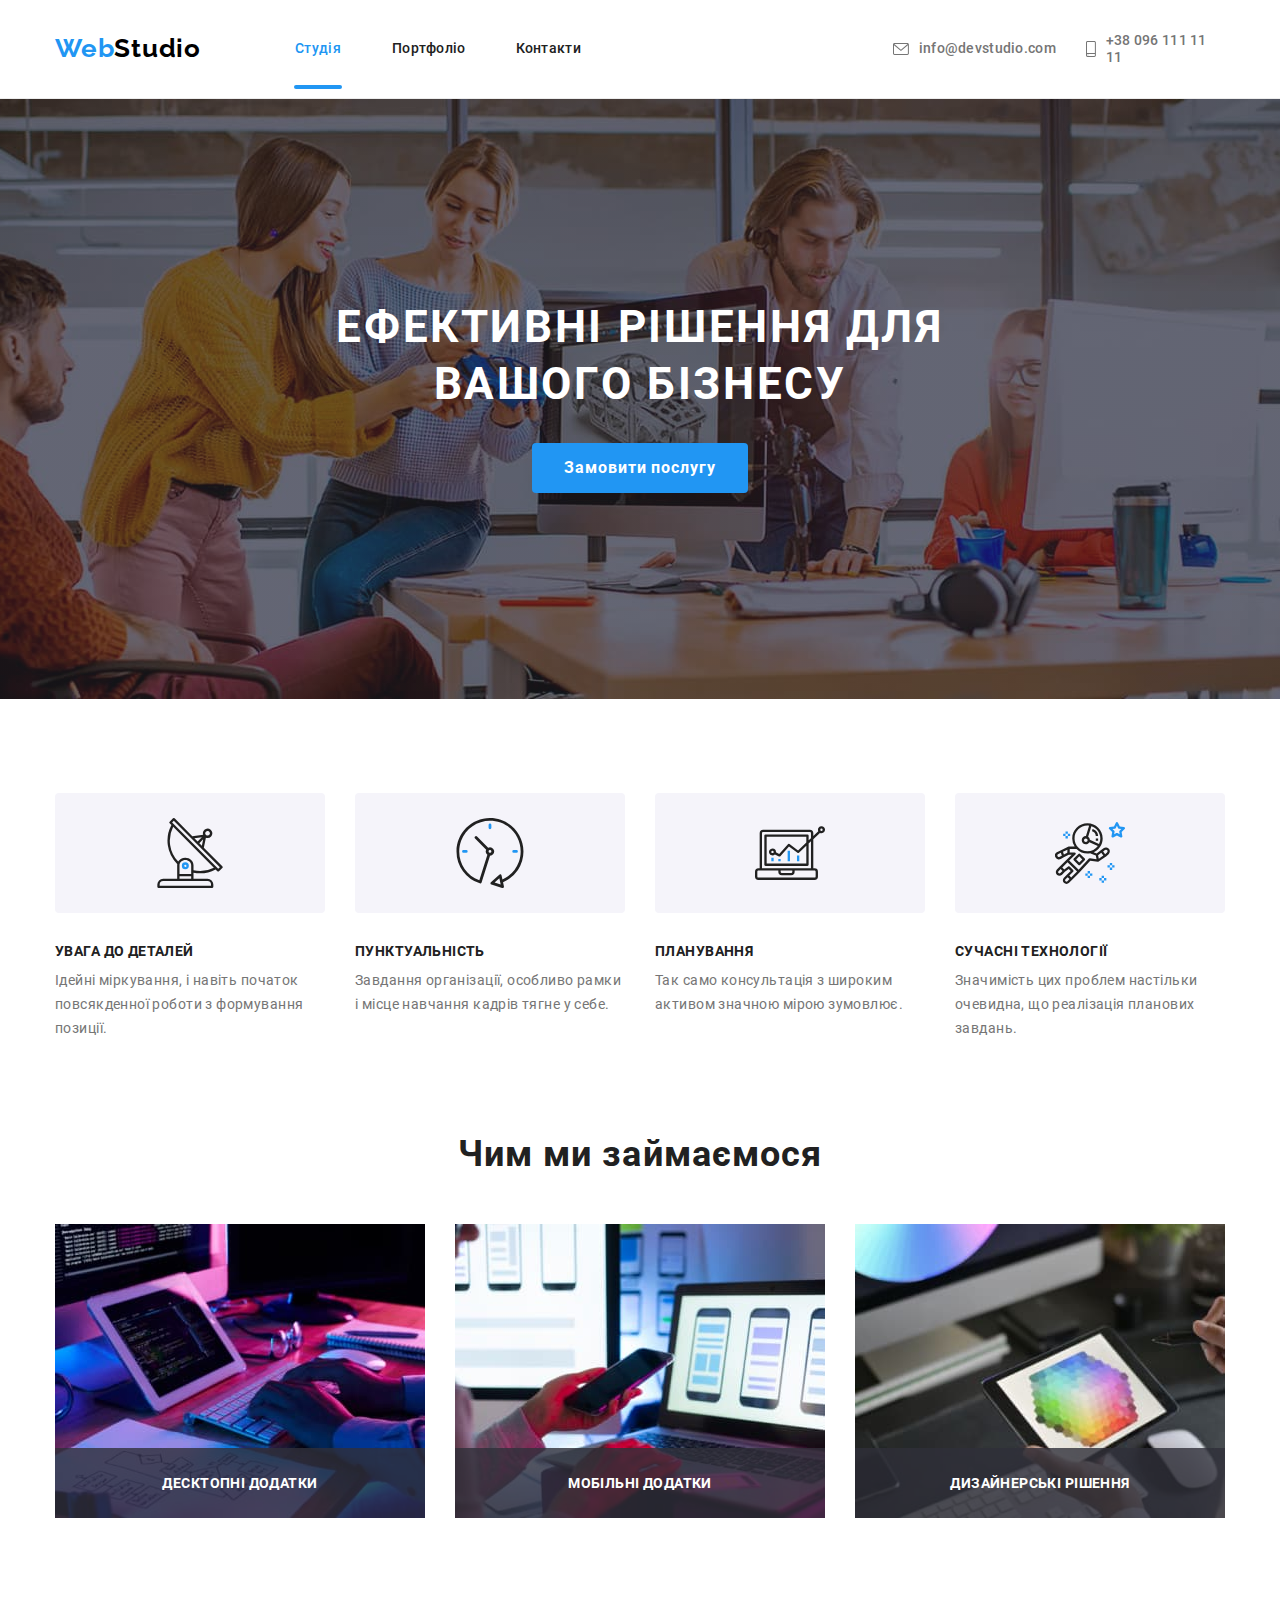
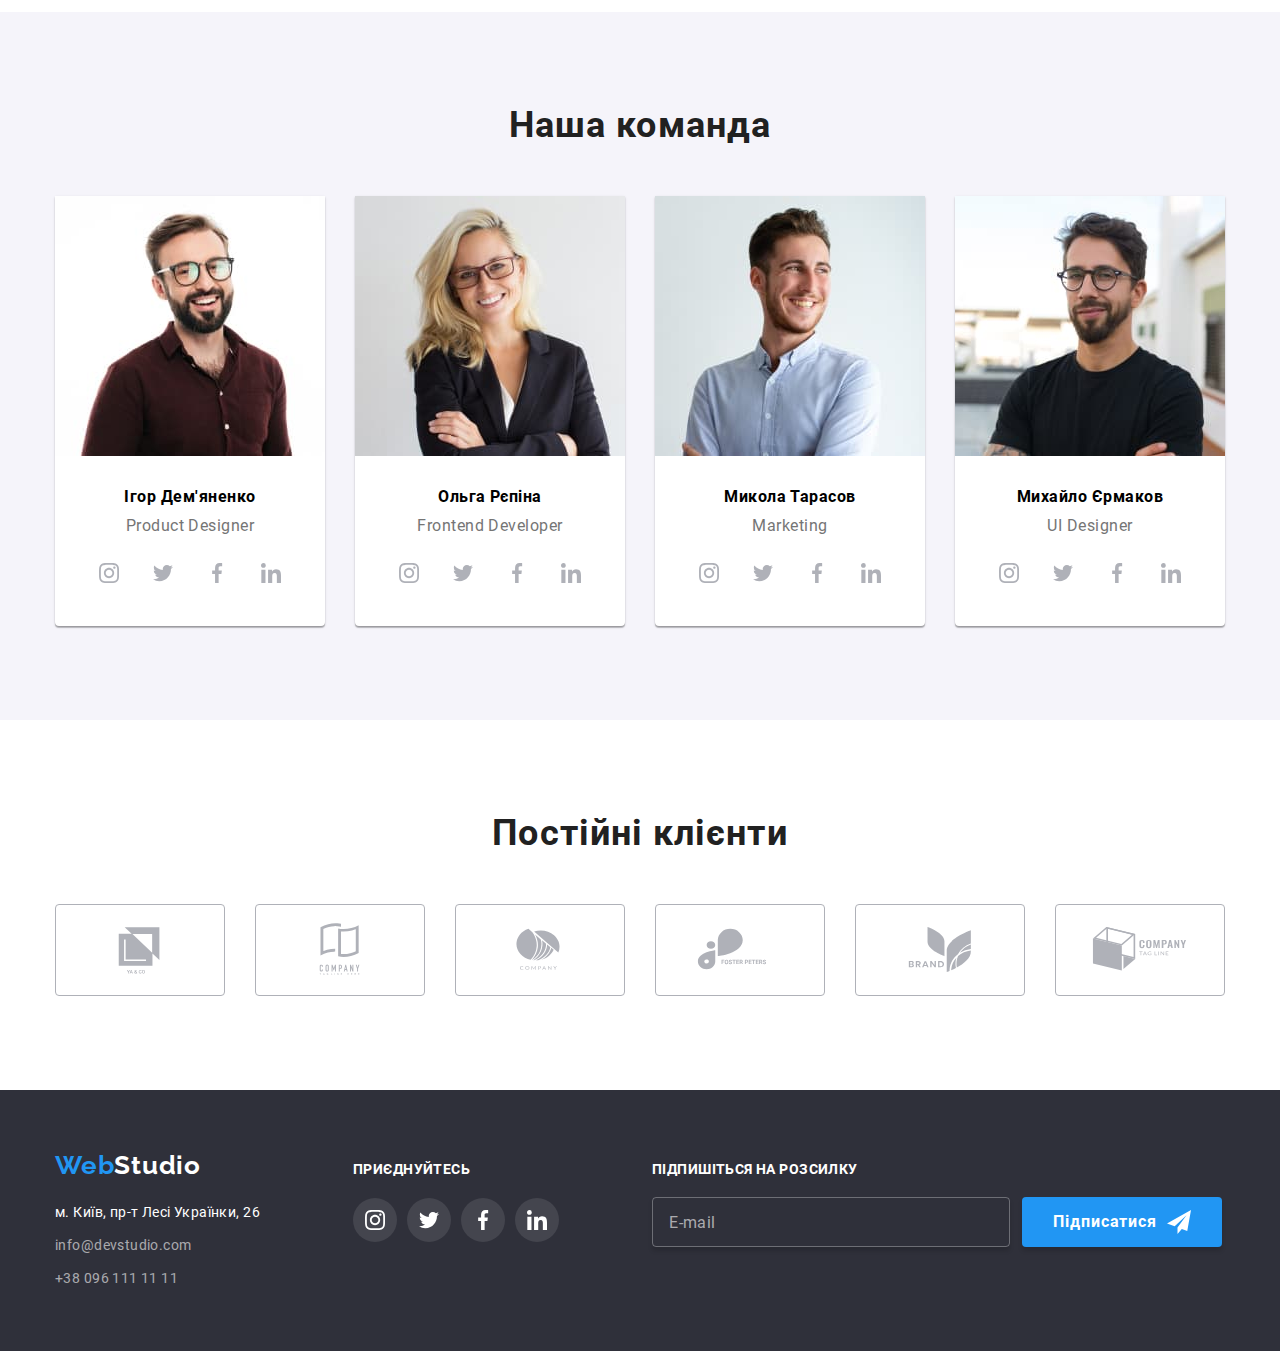
==== index.html @ 252f8ba3 "Create goit-markup-hw-08" ====
<!DOCTYPE html>
<html lang="uk">
  <head>
    <meta charset="UTF-8" />
    <meta http-equiv="X-UA-Compatible" content="IE=edge" />
    <meta name="viewport" content="width=device-width, initial-scale=1.0" />
    <title>Document</title>
    <link rel="stylesheet" href="./css/main.min.css" />
  </head>
  <body>
    <header class="header">
      <div class="container">
        <div class="header__container">
          <nav class="navigation">
            <a href="#" class="logo header__logo">Web<span class="header__logo--black">Studio</span></a>
            <ul class="navigation__list">
              <li class="navigation__item">
                <a class="navigation__link navigation__link--current navigation__studio" href="#">Студія</a>
              </li>
              <li><a class="navigation__link" href="./portfolio.html">Портфоліо</a></li>
              <li><a class="navigation__link" href="#">Контакти</a></li>
            </ul>
          </nav>
          <ul class="contacts">
            <li class="contacts__item">
              <a class="contacts__link" href="mailto:info@devstudio.com">
                <svg class="contacts__icon" width="16" height="12">
                  <use href="./images/icons.svg#icon-envelope-1"></use>
                </svg>
                info@devstudio.com</a
              >
            </li>
            <li class="contacts__item">
              <a class="contacts__link" href="tel:+380961111111">
                <svg class="contacts__icon" width="10" height="16">
                  <use href="./images/icons.svg#icon-smartphone"></use>
                </svg>
                +38 096 111 11 11</a
              >
            </li>
          </ul>
        </div>
      </div>
    </header>
    <main>
      <section class="hero hero__overlay">
        <div class="container">
          <div class="hero__container">
            <h1 class="hero__title">Ефективні рішення для вашого бізнесу</h1>
            <button type="button" class="hero__button" data-modal-open>Замовити послугу</button>
          </div>
        </div>
      </section>
      <section class="section">
        <div class="container">
          <h2 class="visually-hidden">Наші переваги</h2>
          <ul class="benefits">
            <li class="benefits__item">
              <div class="benefits__wrapper">
                <svg width="70" height="70">
                  <use href="./images/icons.svg#icon-antenna"></use>
                </svg>
              </div>
              <h3 class="benefits__title">Увага до деталей</h3>
              <p class="benefits__text">
                Ідейні міркування, і навіть початок повсякденної роботи з формування позиції.
              </p>
            </li>
            <li class="benefits__item">
              <div class="benefits__wrapper">
                <svg width="70" height="70">
                  <use href="./images/icons.svg#icon-clock"></use>
                </svg>
              </div>
              <h3 class="benefits__title">Пунктуальність</h3>
              <p class="benefits__text">
                Завдання організації, особливо рамки і місце навчання кадрів тягне у себе.
              </p>
            </li>
            <li class="benefits__item">
              <div class="benefits__wrapper">
                <svg width="70" height="70">
                  <use href="./images/icons.svg#icon-diagram"></use>
                </svg>
              </div>
              <h3 class="benefits__title">Планування</h3>
              <p class="benefits__text">
                Так само консультація з широким активом значною мірою зумовлює.
              </p>
            </li>
            <li class="benefits__item">
              <div class="benefits__wrapper">
                <svg width="70" height="70">
                  <use href="./images/icons.svg#icon-astronaut"></use>
                </svg>
              </div>
              <h3 class="benefits__title">Сучасні технології</h3>
              <p class="benefits__text">
                Значимість цих проблем настільки очевидна, що реалізація планових завдань.
              </p>
            </li>
          </ul>
        </div>
      </section>
      <section class="product">
        <div class="container">
          <h2 class="section__title">Чим ми займаємося</h2>
          <ul class="product__list">
            <li class="product__item">
              <img
                src="./images/img1.jpg"
                alt="Руки людини лежать на клавіатурі,перед людиною ввімкнений планшет та комп'ютер."
                width="370"
              />
              <div class="product__wrapper">
                <p class="product__text">Десктопні додатки</p>
              </div>
            </li>
            <li class="product__item">
              <img
                src="./images/img2.jpg"
                alt="Людина працює за комп'ютером, в лівій руці тримає смартфон."
                width="370"
              />
              <div class="product__wrapper">
                <p class="product__text">Мобільні додатки</p>
              </div>
            </li>
            <li class="product__item">
              <img src="./images/img3.jpg" alt="Людина тримає в руках планшет." width="370" />
              <div class="product__wrapper">
                <p class="product__text">Дизайнерські рішення</p>
              </div>
            </li>
          </ul>
        </div>
      </section>
      <section class="team section">
        <div class="container">
          <h2 class="section__title">Наша команда</h2>
          <ul class="team__list">
            <li class="team__item">
              <img
                src="./images/portrait1.jpg"
                alt="Усміхнений бородатий чоловік брюнет в окулярах та коричневій сорочці."
                width="270"
              />
              <div class="member">
                <h3 class="member__title">Ігор Дем'яненко</h3>
                <p lang="en" class="member__text">Product Designer</p>
                <ul class="member__list">
                  <li class="member__item">
                    <a href="#" class="member__link"
                      ><svg class="member__icon" width="20" height="20">
                        <use href="./images/icons.svg#icon-instagram"></use>
                      </svg>
                    </a>
                  </li>
                  <li class="member__item">
                    <a href="#" class="member__link">
                      <svg class="member__icon" width="20" height="20">
                        <use href="./images/icons.svg#icon-twitter"></use>
                      </svg>
                    </a>
                  </li>
                  <li class="member__item">
                    <a href="#" class="member__link">
                      <svg class="member__icon" width="20" height="20">
                        <use href="./images/icons.svg#icon-facebook"></use>
                      </svg>
                    </a>
                  </li>
                  <li class="member__item">
                    <a href="#" class="member__link">
                      <svg class="member__icon" width="20" height="20">
                        <use href="./images/icons.svg#icon-linkedin"></use>
                      </svg>
                    </a>
                  </li>
                </ul>
              </div>
            </li>
            <li class="team__item">
              <img
                src="./images/portrait2.jpg"
                alt="Усміхнена жінка блондинка в окулярах та чорному піджаку."
                width="270"
              />
              <div class="member">
                <h3 class="member__title">Ольга Рєпіна</h3>
                <p lang="en" class="member__text">Frontend Developer</p>
                <ul class="member__list">
                  <li class="member__item">
                    <a href="#" class="member__link"
                      ><svg class="member__icon" width="20" height="20">
                        <use href="./images/icons.svg#icon-instagram"></use>
                      </svg>
                    </a>
                  </li>
                  <li class="member__item">
                    <a href="#" class="member__link">
                      <svg class="member__icon" width="20" height="20">
                        <use href="./images/icons.svg#icon-twitter"></use>
                      </svg>
                    </a>
                  </li>
                  <li class="member__item">
                    <a href="#" class="member__link">
                      <svg class="member__icon" width="20" height="20">
                        <use href="./images/icons.svg#icon-facebook"></use>
                      </svg>
                    </a>
                  </li>
                  <li class="member__item">
                    <a href="#" class="member__link">
                      <svg class="member__icon" width="20" height="20">
                        <use href="./images/icons.svg#icon-linkedin"></use>
                      </svg>
                    </a>
                  </li>
                </ul>
              </div>
            </li>
            <li class="team__item">
              <img
                src="./images/portrait3.jpg"
                alt="Усміхнений чоловік шатен у блакитній сорочці."
                width="270"
              />
              <div class="member">
                <h3 class="member__title">Микола Тарасов</h3>
                <p lang="en" class="member__text">Marketing</p>
                <ul class="member__list">
                  <li class="member__item">
                    <a href="#" class="member__link"
                      ><svg class="member__icon" width="20" height="20">
                        <use href="./images/icons.svg#icon-instagram"></use>
                      </svg>
                    </a>
                  </li>
                  <li class="member__item">
                    <a href="#" class="member__link">
                      <svg class="member__icon" width="20" height="20">
                        <use href="./images/icons.svg#icon-twitter"></use>
                      </svg>
                    </a>
                  </li>
                  <li class="member__item">
                    <a href="#" class="member__link">
                      <svg class="member__icon" width="20" height="20">
                        <use href="./images/icons.svg#icon-facebook"></use>
                      </svg>
                    </a>
                  </li>
                  <li class="member__item">
                    <a href="#" class="member__link">
                      <svg class="member__icon" width="20" height="20">
                        <use href="./images/icons.svg#icon-linkedin"></use>
                      </svg>
                    </a>
                  </li>
                </ul>
              </div>
            </li>
            <li class="team__item">
              <img
                src="./images/portrait4.jpg"
                alt="Усміхнений бородатий чоловік брюнет в окулярах та чорній футболці."
                width="270"
              />
              <div class="member">
                <h3 class="member__title">Михайло Єрмаков</h3>
                <p lang="en" class="member__text">UI Designer</p>
                <ul class="member__list">
                  <li class="member__item">
                    <a href="#" class="member__link"
                      ><svg class="member__icon" width="20" height="20">
                        <use href="./images/icons.svg#icon-instagram"></use>
                      </svg>
                    </a>
                  </li>
                  <li class="member__item">
                    <a href="#" class="member__link">
                      <svg class="member__icon" width="20" height="20">
                        <use href="./images/icons.svg#icon-twitter"></use>
                      </svg>
                    </a>
                  </li>
                  <li class="member__item">
                    <a href="#" class="member__link">
                      <svg class="member__icon" width="20" height="20">
                        <use href="./images/icons.svg#icon-facebook"></use>
                      </svg>
                    </a>
                  </li>
                  <li class="member__item">
                    <a href="#" class="member__link">
                      <svg class="member__icon" width="20" height="20">
                        <use href="./images/icons.svg#icon-linkedin"></use>
                      </svg>
                    </a>
                  </li>
                </ul>
              </div>
            </li>
          </ul>
        </div>
      </section>
      <section class="section">
        <div class="container">
          <h2 class="section__title">Постійні клієнти</h2>
          <ul class="clients">
            <li class="clients__item">
              <a href="#" class="clients__link">
                <svg class="clients__icon" width="106" height="60">
                  <use href="./images/icons.svg#icon-Logo1"></use>
                </svg>
              </a>
            </li>
            <li class="clients__item">
              <a href="#" class="clients__link">
                <svg class="clients__icon" width="106" height="60">
                  <use href="./images/icons.svg#icon-Logo2"></use>
                </svg>
              </a>
            </li>
            <li class="clients__item">
              <a href="#" class="clients__link">
                <svg class="clients__icon" width="106" height="60">
                  <use href="./images/icons.svg#icon-Logo-3"></use>
                </svg>
              </a>
            </li>
            <li class="clients__item">
              <a href="#" class="clients__link">
                <svg class="clients__icon" width="106" height="60">
                  <use href="./images/icons.svg#icon-Logo4"></use>
                </svg>
              </a>
            </li>
            <li class="clients__item">
              <a href="#" class="clients__link">
                <svg class="clients__icon" width="106" height="60">
                  <use href="./images/icons.svg#icon-Logo5"></use>
                </svg>
              </a>
            </li>
            <li class="clients__item">
              <a href="#" class="clients__link">
                <svg class="clients__icon" width="106" height="60">
                  <use href="./images/icons.svg#icon-Logo6"></use>
                </svg>
              </a>
            </li>
          </ul>
        </div>
      </section>
    </main>
    <footer class="footer">
      <div class="container">
        <div class="footer__container">
          <div>
            <a href="#" class="logo footer__logo">Web<span class="footer__logo--white">Studio</span></a>
            <address>
              <ul class=" footer-contacts">
                <li class="footer-contacts__item">
                  <a
                    class="footer-contacts__link"
                    href="https://goo.gl/maps/CPtrU1FHBa2aNyZL9"
                    target="_blank"
                    rel="noopener noreferrer nofollow"
                    >м. Київ, пр-т Лесі Українки, 26</a
                  >
                </li>
                <li class="footer-contacts__item">
                  <a class="footer-contacts__link footer-contacts__link--grey" href="mailto:info@devstudio.com"
                    >info@devstudio.com</a
                  >
                </li>
                <li class="footer-contacts__item">
                  <a class="footer-contacts__link footer-contacts__link--grey" href="tel:+380961111111"
                    >+38 096 111 11 11</a
                  >
                </li>
              </ul>
            </address>
          </div>
          <div class="footer-socials">
            <p class="footer-socials__text">Приєднуйтесь</p>
            <ul class="footer-socials__list">
              <li class="footer-socials__item">
                <a href="#" class="footer-socials__link"
                  ><svg class="footer-socials__icon" width="20" height="20">
                    <use href="./images/icons.svg#icon-instagram"></use>
                  </svg>
                </a>
              </li>
              <li class="footer-socials__item">
                <a href="#" class="footer-socials__link"
                  ><svg class="footer-socials__icon" width="20" height="20">
                    <use href="./images/icons.svg#icon-twitter"></use>
                  </svg>
                </a>
              </li>
              <li class="footer-socials__item">
                <a href="#" class="footer-socials__link"
                  ><svg class="footer-socials__icon" width="20" height="20">
                    <use href="./images/icons.svg#icon-facebook"></use>
                  </svg>
                </a>
              </li>
              <li class="footer-socials__item">
                <a href="#" class="footer-socials__link"
                  ><svg class="footer-socials__icon" width="20" height="20">
                    <use href="./images/icons.svg#icon-linkedin"></use>
                  </svg>
                </a>
              </li>
            </ul>
          </div>
          <form name="subscribe-form" class="subscribe">
            <p class="subscribe__title">Підпишіться на розсилку</p>
            <div class="subscribe__wrapper">
              <input
                class="subscribe__input"
                type="email"
                name="email"
                id="email"
                placeholder="E-mail"
              />
              <button class="subscribe__button" type="submit">
                Підписатися<svg class="subscribe__icon" width="24" height="24">
                  <use href="./images/icons.svg#icon-icon-send"></use>
                </svg>
              </button>
            </div>
          </form>
        </div>
      </div>
    </footer>
    <div class="backdrop is-hidden" data-modal>
      <div class="modal">
        <button type="button" class="modal__button" data-modal-close>
          <svg class="modal__icon" width="18" height="18">
            <use href="./images/icons.svg#icon-close-black"></use>
          </svg>
        </button>
        <p class="modal__title">Залиште свої дані, ми вам передзвонимо</p>
        <form class="data-form" name="data-form">
          <label class="data-form__label" for="name">Ім'я</label>
          <div class="data-form__wrapper">
            <input class="data-form__input" type="text" name="name" id="name" />
            <svg class="data-form__icon" width="18" height="18">
              <use href="./images/icons.svg#icon-person-black"></use>
            </svg>
          </div>
          <label class="data-form__label" for="tel">Телефон</label>
          <div class="data-form__wrapper">
            <input class="data-form__input" type="tel" name="tel" id="tel" />
            <svg class="data-form__icon" width="18" height="18">
              <use href="./images/icons.svg#icon-phone-black"></use>
            </svg>
          </div>
          <label class="data-form__label" for="user_email">Пошта</label>
          <div class="data-form__wrapper">
            <input class="data-form__input" type="email" name="email" id="user_email" />
            <svg class="data-form__icon" width="18" height="18">
              <use href="./images/icons.svg#icon-email-black"></use>
            </svg>
          </div>
          <label class="data-form__label" for="comment">Коментар</label>
          <textarea
            class="data-form__comment"
            name="comment"
            id="comment"
            placeholder="Введіть текст"
          ></textarea>
          <label class="checkbox__label">
            <input class="visually-hidden checkbox__input" type="checkbox" name="agreement" />
            <div class="checkbox__wrapper">
              <svg class="checkbox__icon" width="16" height="15">
                <use href="./images/icons.svg#icon-check"></use>
              </svg>
            </div>
            <p class="checkbox__text">
              Погоджуюся з розсилкою та приймаю <a href="#" class="checkbox__link">Умови договору</a>
            </p>
          </label>
          <button class="data-form__button" type="submit">Відправити</button>
        </form>
      </div>
    </div>
    <script src="./js/modal.js"></script>
  </body>
</html>
---- css/main.min.css ----
/*! modern-normalize v1.1.0 | MIT License | https://github.com/sindresorhus/modern-normalize */*,::before,::after{-webkit-box-sizing:border-box;box-sizing:border-box}html{line-height:1.15;-webkit-text-size-adjust:100%;-moz-tab-size:4;-o-tab-size:4;tab-size:4}body{margin:0;font-family:system-ui,-apple-system,"Segoe UI",Roboto,Helvetica,Arial,sans-serif,"Apple Color Emoji","Segoe UI Emoji"}hr{height:0;color:inherit}abbr[title]{-webkit-text-decoration:underline dotted;text-decoration:underline dotted}b,strong{font-weight:bolder}code,kbd,samp,pre{font-family:ui-monospace,SFMono-Regular,Consolas,"Liberation Mono",Menlo,monospace;font-size:1em}small{font-size:80%}sub,sup{font-size:75%;line-height:0;position:relative;vertical-align:baseline}sub{bottom:-0.25em}sup{top:-0.5em}table{text-indent:0;border-color:inherit}button,input,optgroup,select,textarea{font-family:inherit;font-size:100%;line-height:1.15;margin:0}button,select{text-transform:none}button,[type=button],[type=reset],[type=submit]{-webkit-appearance:button;-moz-appearance:button;appearance:button}::-moz-focus-inner{border-style:none;padding:0}:-moz-focusring{outline:1px dotted ButtonText}:-moz-ui-invalid{box-shadow:none}legend{padding:0}progress{vertical-align:baseline}::-webkit-inner-spin-button,::-webkit-outer-spin-button{height:auto}[type=search]{-webkit-appearance:textfield;-moz-appearance:textfield;appearance:textfield;outline-offset:-2px}::-webkit-search-decoration{-webkit-appearance:none;appearance:none}::-webkit-file-upload-button{-webkit-appearance:button;appearance:button;font:inherit}summary{display:list-item}@font-face{font-family:"Roboto";font-style:normal;font-weight:400;src:url("../fonts/roboto-v30-latin_cyrillic-regular.eot");src:local(""),url("../fonts/roboto-v30-latin_cyrillic-regular.eot?#iefix") format("embedded-opentype"),url("../fonts/roboto-v30-latin_cyrillic-regular.woff2") format("woff2"),url("../fonts/roboto-v30-latin_cyrillic-regular.woff") format("woff"),url("../fonts/roboto-v30-latin_cyrillic-regular.ttf") format("truetype"),url("../fonts/roboto-v30-latin_cyrillic-regular.svg#Roboto") format("svg")}@font-face{font-family:"Roboto";font-style:normal;font-weight:500;src:url("../fonts/roboto-v30-latin_cyrillic-500.eot");src:local(""),url("../fonts/roboto-v30-latin_cyrillic-500.eot?#iefix") format("embedded-opentype"),url("../fonts/roboto-v30-latin_cyrillic-500.woff2") format("woff2"),url("../fonts/roboto-v30-latin_cyrillic-500.woff") format("woff"),url("../fonts/roboto-v30-latin_cyrillic-500.ttf") format("truetype"),url("../fonts/roboto-v30-latin_cyrillic-500.svg#Roboto") format("svg")}@font-face{font-family:"Roboto";font-style:normal;font-weight:700;src:url("../fonts/roboto-v30-latin_cyrillic-700.eot");src:local(""),url("../fonts/roboto-v30-latin_cyrillic-700.eot?#iefix") format("embedded-opentype"),url("../fonts/roboto-v30-latin_cyrillic-700.woff2") format("woff2"),url("../fonts/roboto-v30-latin_cyrillic-700.woff") format("woff"),url("../fonts/roboto-v30-latin_cyrillic-700.ttf") format("truetype"),url("../fonts/roboto-v30-latin_cyrillic-700.svg#Roboto") format("svg")}@font-face{font-family:"Roboto";font-style:normal;font-weight:900;src:url("../fonts/roboto-v30-latin_cyrillic-900.eot");src:local(""),url("../fonts/roboto-v30-latin_cyrillic-900.eot?#iefix") format("embedded-opentype"),url("../fonts/roboto-v30-latin_cyrillic-900.woff2") format("woff2"),url("../fonts/roboto-v30-latin_cyrillic-900.woff") format("woff"),url("../fonts/roboto-v30-latin_cyrillic-900.ttf") format("truetype"),url("../fonts/roboto-v30-latin_cyrillic-900.svg#Roboto") format("svg")}@font-face{font-family:"Raleway";font-style:normal;font-weight:700;src:url("../fonts/raleway-v28-latin_cyrillic-700.eot");src:local(""),url("../fonts/raleway-v28-latin_cyrillic-700.eot?#iefix") format("embedded-opentype"),url("../fonts/raleway-v28-latin_cyrillic-700.woff2") format("woff2"),url("../fonts/raleway-v28-latin_cyrillic-700.woff") format("woff"),url("../fonts/raleway-v28-latin_cyrillic-700.ttf") format("truetype"),url("../fonts/raleway-v28-latin_cyrillic-700.svg#Raleway") format("svg")}.member__list,.team__list,.project,.product__list,.navigation__list,.footer-socials__list,.footer-contacts,.filter,.contacts,.clients,.benefits{margin:0;padding:0;list-style:none}*,*::before,*::after{-webkit-box-sizing:border-box;box-sizing:border-box}body{font-family:"Roboto",sans-serif;background-color:#fff}h1,h2,h3,h4,h5,h6,li{margin:0;padding:0}img{display:block;max-width:100%;height:auto}.visually-hidden{position:absolute;white-space:nowrap;width:1px;height:1px;overflow:hidden;border:0;padding:0;clip:rect(0 0 0 0);-webkit-clip-path:inset(50%);clip-path:inset(50%);margin:-1px}.container{width:1200px;padding-left:15px;padding-right:15px;margin:0 auto}.section{padding:94px 0}.section__title{font-size:36px;line-height:1.1;letter-spacing:.03em;color:#212121;text-align:center;margin-bottom:50px}.benefits{display:-webkit-box;display:-ms-flexbox;display:flex;gap:30px}.benefits__item{width:270px}.benefits__wrapper{width:270px;height:120px;background-color:#f5f4fa;margin-bottom:30px;border-radius:4px;display:-webkit-box;display:-ms-flexbox;display:flex;-webkit-box-pack:center;-ms-flex-pack:center;justify-content:center;-webkit-box-align:center;-ms-flex-align:center;align-items:center}.benefits__title{font-size:14px;line-height:1.2;letter-spacing:.03em;text-align:left;text-transform:uppercase;color:#212121;margin-bottom:10px}.benefits__text{font-size:14px;line-height:1.7;text-align:left;letter-spacing:.03em;color:#757575;margin:0 auto}.clients{display:-webkit-box;display:-ms-flexbox;display:flex;-webkit-box-pack:center;-ms-flex-pack:center;justify-content:center;-webkit-box-align:center;-ms-flex-align:center;align-items:center;gap:30px}.clients__item{display:block;width:170px;height:92px}.clients__link{display:-webkit-box;display:-ms-flexbox;display:flex;width:100%;height:100%;-webkit-box-pack:center;-ms-flex-pack:center;justify-content:center;-webkit-box-align:center;-ms-flex-align:center;align-items:center;border:1px solid #afb1b8;border-radius:4px;background-color:#fff;color:#afb1b8;-webkit-transition-property:color;transition-property:color;-webkit-transition-duration:250ms;transition-duration:250ms;-webkit-transition-timing-function:cubic-bezier(0.4, 0, 0.2, 1);transition-timing-function:cubic-bezier(0.4, 0, 0.2, 1)}.clients__link:hover,.clients__link:focus{color:#2196f3;fill:#2196f3;border-color:#2196f3}.clients__icon{fill:currentColor;-webkit-transition-property:fill;transition-property:fill;-webkit-transition-duration:250ms;transition-duration:250ms;-webkit-transition-timing-function:cubic-bezier(0.4, 0, 0.2, 1);transition-timing-function:cubic-bezier(0.4, 0, 0.2, 1)}.contacts{display:-webkit-box;display:-ms-flexbox;display:flex;gap:30px}.contacts__item{display:-webkit-box;display:-ms-flexbox;display:flex;-webkit-box-align:center;-ms-flex-align:center;align-items:center;-webkit-box-pack:baseline;-ms-flex-pack:baseline;justify-content:baseline}.contacts__link{font-size:14px;font-weight:500;line-height:1.2;text-decoration:none;letter-spacing:.02em;color:#757575;display:-webkit-box;display:-ms-flexbox;display:flex;-webkit-box-align:center;-ms-flex-align:center;align-items:center;-webkit-box-pack:center;-ms-flex-pack:center;justify-content:center;padding:32px 0;-webkit-transition:color 250ms cubic-bezier(0.4, 0, 0.2, 1),fill 250ms cubic-bezier(0.4, 0, 0.2, 1);transition:color 250ms cubic-bezier(0.4, 0, 0.2, 1),fill 250ms cubic-bezier(0.4, 0, 0.2, 1)}.contacts__link:hover,.contacts__link:focus{color:#2196f3;fill:#2196f3}.contacts__icon{fill:currentColor;margin-right:10px;-webkit-transition:fill 250ms cubic-bezier(0.4, 0, 0.2, 1);transition:fill 250ms cubic-bezier(0.4, 0, 0.2, 1)}.data-form{display:block;width:100%;height:466px;margin:0}.data-form__label{display:block;margin-bottom:4px;color:#757575;cursor:pointer;font-size:12px;font-weight:400;line-height:1.171;letter-spacing:.01em}.data-form__input{display:block;padding:11px 12px 11px 42px;width:100%;height:40px;border:1px solid rgba(33,33,33,.2);border-radius:4px;cursor:pointer;outline:none;-webkit-transition:border-color 250ms cubic-bezier(0.4, 0, 0.2, 1);transition:border-color 250ms cubic-bezier(0.4, 0, 0.2, 1)}.data-form__input:hover,.data-form__input:focus{border-color:#2196f3}.data-form__wrapper{margin:0;margin-bottom:10px;position:relative;color:#000}.data-form__icon{position:absolute;left:12px;top:11px;fill:currentColor;-webkit-transition:fill 250ms cubic-bezier(0.4, 0, 0.2, 1);transition:fill 250ms cubic-bezier(0.4, 0, 0.2, 1)}.data-form__input:hover+.data-form__icon,.data-form__input:focus+.data-form__icon{fill:#2196f3}.data-form__comment{width:100%;height:120px;resize:none;border:1px solid rgba(33,33,33,.2);border-radius:4px;margin-bottom:20px;padding:16px 12px;cursor:pointer;outline:none;font-size:14px;font-weight:400;line-height:1.2;letter-spacing:.01em;-webkit-transition:border-color 250ms cubic-bezier(0.4, 0, 0.2, 1);transition:border-color 250ms cubic-bezier(0.4, 0, 0.2, 1)}.data-form__comment:hover,.data-form__comment:focus{border-color:#2196f3}.data-form__comment::-webkit-input-placeholder{font-size:12px;font-weight:400;line-height:1.17;letter-spacing:.01em;color:rgba(117,117,117,.5019607843)}.data-form__comment::-moz-placeholder{font-size:12px;font-weight:400;line-height:1.17;letter-spacing:.01em;color:rgba(117,117,117,.5019607843)}.data-form__comment:-ms-input-placeholder{font-size:12px;font-weight:400;line-height:1.17;letter-spacing:.01em;color:rgba(117,117,117,.5019607843)}.data-form__comment::-ms-input-placeholder{font-size:12px;font-weight:400;line-height:1.17;letter-spacing:.01em;color:rgba(117,117,117,.5019607843)}.data-form__comment::placeholder{font-size:12px;font-weight:400;line-height:1.17;letter-spacing:.01em;color:rgba(117,117,117,.5019607843)}.data-form__button{display:block;margin:0 auto;width:200px;padding:10px 52px;background-color:#2196f3;color:#fff;border:0;border-radius:4px;-webkit-box-shadow:0px 4px 4px rgba(0,0,0,.1490196078);box-shadow:0px 4px 4px rgba(0,0,0,.1490196078);cursor:pointer;font-family:inherit;font-size:16px;font-weight:700;line-height:1.875;letter-spacing:.06em;-webkit-transition:background-color 250ms cubic-bezier(0.4, 0, 0.2, 1);transition:background-color 250ms cubic-bezier(0.4, 0, 0.2, 1)}.data-form__button:hover,.data-form__button:focus{background-color:#188ce8}.checkbox__label{display:-webkit-box;display:-ms-flexbox;display:flex;-webkit-box-pack:center;-ms-flex-pack:center;justify-content:center;-webkit-box-align:center;-ms-flex-align:center;align-items:center;gap:9px;margin-bottom:30px;cursor:pointer}.checkbox__text{margin:0;font-size:14px;font-weight:400;line-height:1.7;letter-spacing:.03em;color:#757575}.checkbox__wrapper{display:-webkit-box;display:-ms-flexbox;display:flex;-webkit-box-pack:center;-ms-flex-pack:center;justify-content:center;-webkit-box-align:center;-ms-flex-align:center;align-items:center;width:16px;height:15px;border:2px solid #212121;border-radius:2px;background-color:#fff;color:#fff;-webkit-transition:background-color 250ms cubic-bezier(0.4, 0, 0.2, 1);transition:background-color 250ms cubic-bezier(0.4, 0, 0.2, 1)}.checkbox__input:checked+.checkbox__wrapper{background-color:#2196f3;border:none}.checkbox__icon{fill:currentColor}.checkbox__link{color:#2196f3}.filter{display:-webkit-box;display:-ms-flexbox;display:flex;-webkit-box-pack:center;-ms-flex-pack:center;justify-content:center;text-align:center;gap:8px;margin-bottom:50px}.filter__button{font-family:inherit;font-size:16px;font-weight:500;line-height:1.6;letter-spacing:.03em;color:#212121;background-color:#f5f4fa;display:block;border:0cm;border-radius:4px;cursor:pointer;padding:6px 22px;-webkit-transition:color 250ms cubic-bezier(0.4, 0, 0.2, 1),background-color 250ms cubic-bezier(0.4, 0, 0.2, 1),-webkit-box-shadow 250ms cubic-bezier(0.4, 0, 0.2, 1);transition:color 250ms cubic-bezier(0.4, 0, 0.2, 1),background-color 250ms cubic-bezier(0.4, 0, 0.2, 1),-webkit-box-shadow 250ms cubic-bezier(0.4, 0, 0.2, 1);transition:color 250ms cubic-bezier(0.4, 0, 0.2, 1),background-color 250ms cubic-bezier(0.4, 0, 0.2, 1),box-shadow 250ms cubic-bezier(0.4, 0, 0.2, 1);transition:color 250ms cubic-bezier(0.4, 0, 0.2, 1),background-color 250ms cubic-bezier(0.4, 0, 0.2, 1),box-shadow 250ms cubic-bezier(0.4, 0, 0.2, 1),-webkit-box-shadow 250ms cubic-bezier(0.4, 0, 0.2, 1)}.filter__button:hover,.filter__button:focus{background-color:#2196f3;color:#fff;-webkit-box-shadow:0px 2px 2px rgba(0,0,0,.12),0px 1px 2px rgba(0,0,0,.08),0px 3px 1px rgba(0,0,0,.1);box-shadow:0px 2px 2px rgba(0,0,0,.12),0px 1px 2px rgba(0,0,0,.08),0px 3px 1px rgba(0,0,0,.1)}.filter__button--current{background-color:#2196f3;color:#fff}.footer{background-color:#2f303a}.footer__container{display:-webkit-box;display:-ms-flexbox;display:flex;padding:60px 0;gap:93px;-webkit-box-align:baseline;-ms-flex-align:baseline;align-items:baseline}.footer-contacts__item{display:block;margin-bottom:9px}.footer-contacts__item:last-child{margin-bottom:0}.footer-contacts__link{font-size:14px;font-weight:400;font-style:normal;line-height:1.7;letter-spacing:.03em;text-decoration:none;color:#fff}.footer-contacts__link--grey{color:rgba(255,255,255,.6);-webkit-transition:color 250ms cubic-bezier(0.4, 0, 0.2, 1);transition:color 250ms cubic-bezier(0.4, 0, 0.2, 1)}.footer-contacts__link--grey:hover,.footer-contacts__link--grey:focus{color:#2196f3}.footer-socials__text{font-size:14px;font-weight:700;line-height:1.2;text-align:left;letter-spacing:.03em;text-transform:uppercase;color:#fff;margin:0 auto;margin-bottom:20px}.footer-socials__list{display:-webkit-box;display:-ms-flexbox;display:flex;-webkit-box-pack:center;-ms-flex-pack:center;justify-content:center;-webkit-box-align:center;-ms-flex-align:center;align-items:center;gap:10px}.footer-socials__item{display:block;width:44px;height:44px}.footer-socials__link{display:-webkit-box;display:-ms-flexbox;display:flex;width:100%;height:100%;border-radius:50%;-webkit-box-pack:center;-ms-flex-pack:center;justify-content:center;-webkit-box-align:center;-ms-flex-align:center;align-items:center;background-color:rgba(255,255,255,.1019607843);color:#fff;-webkit-transition:background-color 250ms cubic-bezier(0.4, 0, 0.2, 1);transition:background-color 250ms cubic-bezier(0.4, 0, 0.2, 1)}.footer-socials__link:hover,.footer-socials__link:focus{background-color:#2196f3}.footer-socials__icon{fill:currentColor}.header{border-bottom:1px solid #ececec}.header__container{display:-webkit-box;display:-ms-flexbox;display:flex;-webkit-box-pack:justify;-ms-flex-pack:justify;justify-content:space-between;-webkit-box-align:center;-ms-flex-align:center;align-items:center;gap:312px}.hero{background-color:#2f303a;padding:200px 0}.hero__overlay{max-width:1600px;height:600px;margin:0 auto;background-image:-webkit-gradient(linear, left top, right top, from(rgba(47, 48, 58, 0.4)), to(rgba(47, 48, 58, 0.4))),url(../images/bg-img.jpg);background-image:linear-gradient(to right, rgba(47, 48, 58, 0.4), rgba(47, 48, 58, 0.4)),url(../images/bg-img.jpg);background-size:cover;background-repeat:no-repeat;background-position:center}.hero__container{-webkit-box-align:center;-ms-flex-align:center;align-items:center}.hero__title{font-size:44px;text-transform:uppercase;line-height:1.3;letter-spacing:.06em;color:#fff;max-width:696px;text-align:center;margin:0 auto}.hero__button{font-size:16px;font-weight:700;line-height:1.9;letter-spacing:.06em;font-family:inherit;cursor:pointer;color:#fff;background-color:#2196f3;display:block;text-align:center;margin:0 auto;margin-top:30px;padding:10px 32px;border:0;border-radius:4px;-webkit-transition:background-color 250ms cubic-bezier(0.4, 0, 0.2, 1);transition:background-color 250ms cubic-bezier(0.4, 0, 0.2, 1)}.hero__button:hover,.hero__button:focus{background-color:#188ce8}.logo{font-family:"Raleway",sans-serif;font-size:26px;font-weight:700;text-decoration:none;line-height:1.2;letter-spacing:.03em;color:#2196f3}.header__logo{display:block;padding:25px 0}.header__logo--black{color:#000}.footer__logo{display:block;margin-bottom:20px;padding:0}.footer__logo--white{color:#fff}.backdrop{position:fixed;left:0;top:0;width:100%;height:100%;z-index:1;opacity:1;-webkit-transition:opacity 250ms cubic-bezier(0.4, 0, 0.2, 1),visibility 250ms cubic-bezier(0.4, 0, 0.2, 1);transition:opacity 250ms cubic-bezier(0.4, 0, 0.2, 1),visibility 250ms cubic-bezier(0.4, 0, 0.2, 1);background-color:rgba(0,0,0,.2)}.is-hidden{opacity:0;visibility:hidden;pointer-events:none}.modal{padding:40px;width:528px;background-color:#fff;-webkit-box-shadow:0px 2px 1px rgba(0,0,0,.2),0px 1px 1px rgba(0,0,0,.14),0px 1px 3px rgba(0,0,0,.12);box-shadow:0px 2px 1px rgba(0,0,0,.2),0px 1px 1px rgba(0,0,0,.14),0px 1px 3px rgba(0,0,0,.12);border-radius:4px;position:absolute;left:50%;top:50%;-webkit-transform:translate(-50%, -50%) scaleX(1);transform:translate(-50%, -50%) scaleX(1);-webkit-transition:-webkit-transform 250ms cubic-bezier(0.4, 0, 0.2, 1);transition:-webkit-transform 250ms cubic-bezier(0.4, 0, 0.2, 1);transition:transform 250ms cubic-bezier(0.4, 0, 0.2, 1);transition:transform 250ms cubic-bezier(0.4, 0, 0.2, 1), -webkit-transform 250ms cubic-bezier(0.4, 0, 0.2, 1)}.backdrop.is-hidden .modal{-webkit-transform:translate(-50%, -50%) scaleX(0.5);transform:translate(-50%, -50%) scaleX(0.5)}.modal__button{display:-webkit-box;display:-ms-flexbox;display:flex;-webkit-box-pack:center;-ms-flex-pack:center;justify-content:center;-webkit-box-align:center;-ms-flex-align:center;align-items:center;width:30px;height:30px;border-radius:50%;border:1px solid rgba(0,0,0,.1019607843);background-color:#fff;fill:#000;color:#000;cursor:pointer;position:absolute;right:8px;top:8px;top:8px}.modal__icon{fill:currentColor;-webkit-transition:fill 250ms cubic-bezier(0.4, 0, 0.2, 1);transition:fill 250ms cubic-bezier(0.4, 0, 0.2, 1)}.modal__button:hover .modal__icon,.modal__button:focus .modal__icon{fill:#2196f3}.modal__title{margin:0;margin-bottom:12px;text-align:center;font-size:20px;font-weight:700;line-height:1.172;letter-spacing:.03em;color:#212121}.navigation{display:-webkit-box;display:-ms-flexbox;display:flex;-webkit-box-align:center;-ms-flex-align:center;align-items:center;gap:93px}.navigation__list{display:-webkit-box;display:-ms-flexbox;display:flex;gap:50px}.navigation__item{display:block;position:relative}.navigation__studio{width:48px}.navigation__studio::after{position:absolute;content:"";left:0;bottom:0;width:48px;height:4px;background-color:#2196f3;border-radius:2px}.navigation__link{font-size:14px;font-weight:500;line-height:1.2;text-decoration:none;letter-spacing:.02em;color:#212121;display:block;padding:32px 0;text-align:center;-webkit-transition:color 250ms cubic-bezier(0.4, 0, 0.2, 1);transition:color 250ms cubic-bezier(0.4, 0, 0.2, 1)}.navigation__link:hover,.navigation__link:focus{color:#2196f3}.navigation__link--current{color:#2196f3}.navigation__portfolio{width:78px}.navigation__portfolio::after{position:absolute;content:"";left:0;bottom:0;width:100%;height:4px;background-color:#2196f3;border-radius:2px}.product{padding:0 0 94px 0}.product__list{display:-webkit-box;display:-ms-flexbox;display:flex;gap:30px}.product__item{display:-webkit-box;display:-ms-flexbox;display:flex;position:relative;width:370px}.product__wrapper{display:-webkit-box;display:-ms-flexbox;display:flex;-webkit-box-pack:center;-ms-flex-pack:center;justify-content:center;-webkit-box-align:center;-ms-flex-align:center;align-items:center;background-color:rgba(47,48,58,.8);position:absolute;width:100%;height:70px;left:0;bottom:0}.product__text{font-size:14px;font-weight:700;line-height:1.2;letter-spacing:.03em;text-transform:uppercase;color:#fff}.project{display:-webkit-box;display:-ms-flexbox;display:flex;-ms-flex-wrap:wrap;flex-wrap:wrap;gap:30px}.project__link{display:block;text-decoration:none;-webkit-transition:-webkit-box-shadow 250ms cubic-bezier(0.4, 0, 0.2, 1);transition:-webkit-box-shadow 250ms cubic-bezier(0.4, 0, 0.2, 1);transition:box-shadow 250ms cubic-bezier(0.4, 0, 0.2, 1);transition:box-shadow 250ms cubic-bezier(0.4, 0, 0.2, 1), -webkit-box-shadow 250ms cubic-bezier(0.4, 0, 0.2, 1)}.project__link:hover,.project__link:focus{-webkit-box-shadow:1px 4px 6px rgba(0,0,0,.16),0px 4px 4px rgba(0,0,0,.06),0px 1px 1px rgba(0,0,0,.12);box-shadow:1px 4px 6px rgba(0,0,0,.16),0px 4px 4px rgba(0,0,0,.06),0px 1px 1px rgba(0,0,0,.12)}.project__wrapper{position:relative;width:370px;height:294px;overflow:hidden;background-color:#fff}.project__overlay{padding:63px 24px;background-color:rgba(33,150,243,.9019607843);position:absolute;width:100%;height:100%;top:0;left:0;-webkit-transform:translateY(101%);transform:translateY(101%);-webkit-transition:-webkit-transform 250ms cubic-bezier(0.4, 0, 0.2, 1);transition:-webkit-transform 250ms cubic-bezier(0.4, 0, 0.2, 1);transition:transform 250ms cubic-bezier(0.4, 0, 0.2, 1);transition:transform 250ms cubic-bezier(0.4, 0, 0.2, 1), -webkit-transform 250ms cubic-bezier(0.4, 0, 0.2, 1)}.project__link:hover .project__overlay,.project__link:focus .project__overlay{-webkit-transform:translateY(0);transform:translateY(0)}.project__description{font-size:18px;line-height:1.5;letter-spacing:.03em;color:#fff;margin:0}.project__content{padding:20px 24px;border-right:1px solid #eee;border-bottom:1px solid #eee;border-left:1px solid #eee}.project__title{font-size:18px;line-height:2;letter-spacing:.06em;color:#212121;margin-bottom:4px}.project__text{font-size:16px;line-height:1.8;letter-spacing:.03em;color:#757575;margin:0 auto}.subscribe__title{display:block;margin:0;margin-bottom:20px;font-size:14px;font-weight:700;line-height:1.172;letter-spacing:.03em;text-transform:uppercase;color:#fff;cursor:pointer}.subscribe__wrapper{display:-webkit-box;display:-ms-flexbox;display:flex;-webkit-box-pack:center;-ms-flex-pack:center;justify-content:center;-webkit-box-align:center;-ms-flex-align:center;align-items:center;margin:0}.subscribe__input{width:358px;height:50px;margin:0 12px 0 0;padding:15px 16px;border:1px solid rgba(255,255,255,.3019607843);border-radius:4px;background-color:rgba(0,0,0,0);color:rgba(255,255,255,.6);outline:0;cursor:pointer;-webkit-box-shadow:0px 4px 4px rgba(0,0,0,.1490196078);box-shadow:0px 4px 4px rgba(0,0,0,.1490196078)}.subscribe__input::-webkit-input-placeholder{font-size:16px;font-weight:400;line-height:1.25;letter-spacing:.03em;color:rgba(255,255,255,.6)}.subscribe__input::-moz-placeholder{font-size:16px;font-weight:400;line-height:1.25;letter-spacing:.03em;color:rgba(255,255,255,.6)}.subscribe__input:-ms-input-placeholder{font-size:16px;font-weight:400;line-height:1.25;letter-spacing:.03em;color:rgba(255,255,255,.6)}.subscribe__input::-ms-input-placeholder{font-size:16px;font-weight:400;line-height:1.25;letter-spacing:.03em;color:rgba(255,255,255,.6)}.subscribe__input::placeholder{font-size:16px;font-weight:400;line-height:1.25;letter-spacing:.03em;color:rgba(255,255,255,.6)}.subscribe__button{display:-webkit-box;display:-ms-flexbox;display:flex;width:200px;-webkit-box-pack:center;-ms-flex-pack:center;justify-content:center;-webkit-box-align:center;-ms-flex-align:center;align-items:center;gap:10px;padding:10px;margin:0 auto;background-color:#2196f3;color:#fff;border:0;border-radius:4px;cursor:pointer;-webkit-box-shadow:0px 4px 4px rgba(0,0,0,.1490196078);box-shadow:0px 4px 4px rgba(0,0,0,.1490196078);font-family:inherit;font-size:16px;font-weight:700;line-height:1.875;letter-spacing:.06em;-webkit-transition:background-color 250ms cubic-bezier(0.4, 0, 0.2, 1);transition:background-color 250ms cubic-bezier(0.4, 0, 0.2, 1)}.subscribe__button:hover,.subscribe__button:focus{background-color:#188ce8}.subscribe__icon{fill:currentColor}.team{background-color:#f5f4fa}.team__list{display:-webkit-box;display:-ms-flexbox;display:flex;gap:30px}.team__item{background-color:#fff;-webkit-box-shadow:0px 1px 3px rgba(0,0,0,.12),0px 1px 1px rgba(0,0,0,.14),0px 2px 1px rgba(0,0,0,.2);box-shadow:0px 1px 3px rgba(0,0,0,.12),0px 1px 1px rgba(0,0,0,.14),0px 2px 1px rgba(0,0,0,.2);border-radius:0px 0px 4px 4px}.member{padding:30px 0;border:1px solid rgba(0,0,0,0)}.member__title{font-size:16px;line-height:1.2;letter-spacing:.03em;color:var(--head-color);text-align:center;margin-bottom:10px}.member__text{font-size:16px;line-height:1.2;letter-spacing:.03em;color:#757575;text-align:center;margin:0 auto}.member__list{display:-webkit-box;display:-ms-flexbox;display:flex;-webkit-box-pack:center;-ms-flex-pack:center;justify-content:center;-webkit-box-align:center;-ms-flex-align:center;align-items:center;margin-top:16px;gap:10px}.member__item{display:block;width:44px;height:44px}.member__link{display:-webkit-box;display:-ms-flexbox;display:flex;width:100%;height:100%;border-radius:50%;-webkit-box-pack:center;-ms-flex-pack:center;justify-content:center;-webkit-box-align:center;-ms-flex-align:center;align-items:center;background-color:#fff;color:#afb1b8;-webkit-transition:color 250ms cubic-bezier(0.4, 0, 0.2, 1),background-color 250ms cubic-bezier(0.4, 0, 0.2, 1);transition:color 250ms cubic-bezier(0.4, 0, 0.2, 1),background-color 250ms cubic-bezier(0.4, 0, 0.2, 1)}.member__link:hover,.member__link:focus{background-color:#2196f3;fill:#fff}.member__icon{fill:currentColor;-webkit-transition:fill 250ms cubic-bezier(0.4, 0, 0.2, 1);transition:fill 250ms cubic-bezier(0.4, 0, 0.2, 1)}.member__link:hover .member__icon,.member__link:focus .member__icon{fill:#fff}/*# sourceMappingURL=main.min.css.map */
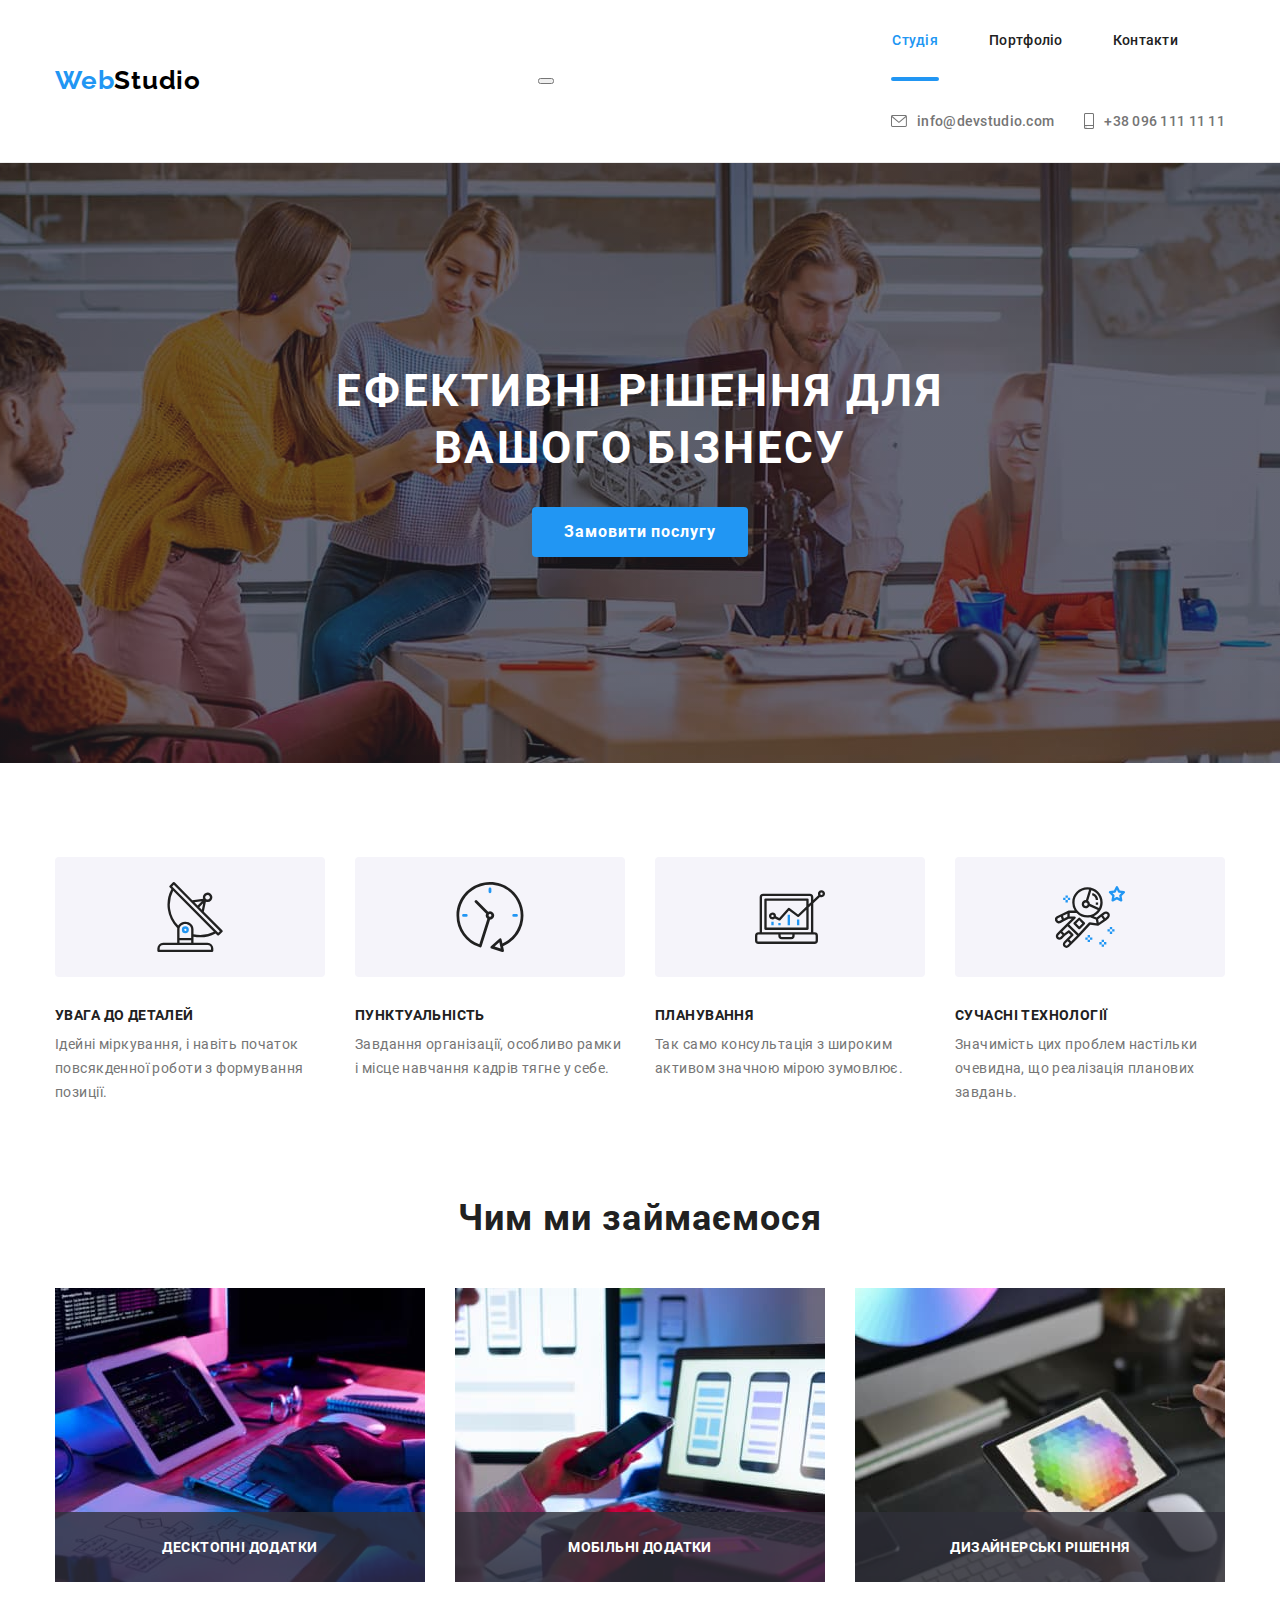
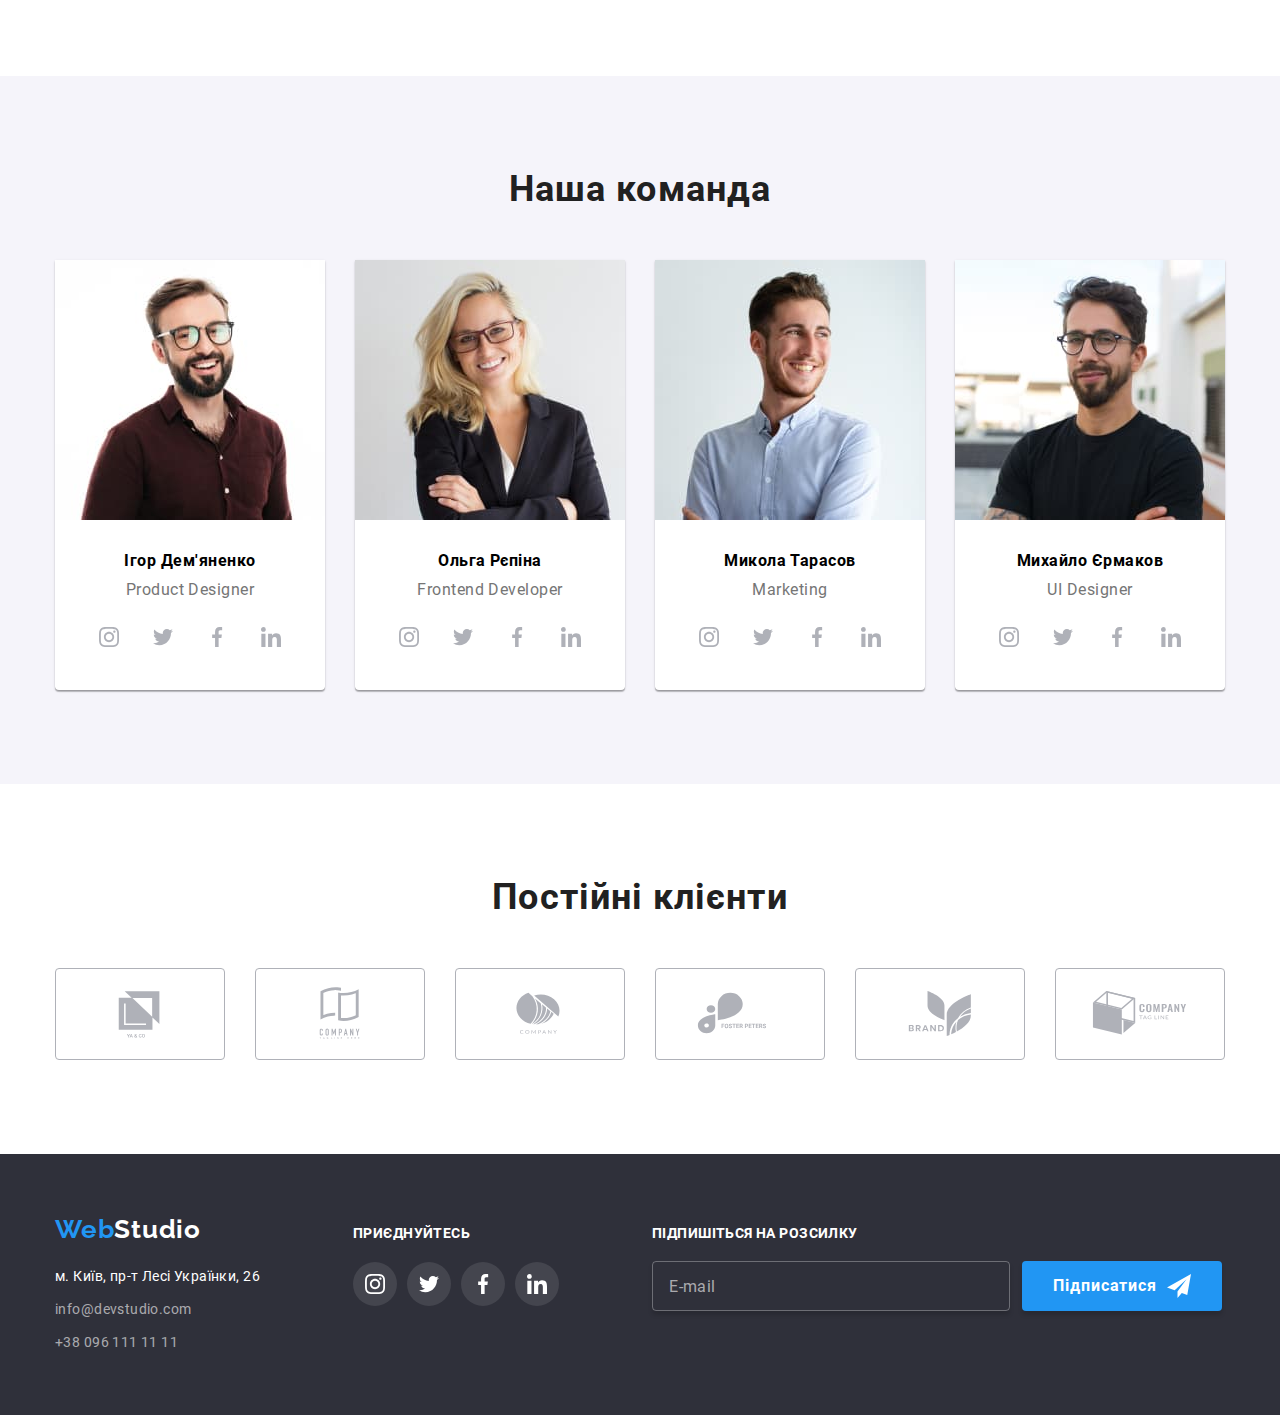
==== commit ea4e0cc1: "Update index.html" ====
--- a/index.html
+++ b/index.html
@@ -11,8 +11,10 @@
     <header class="header">
       <div class="container">
         <div class="header__container">
+          <a href="#" class="logo header__logo">Web<span class="header__logo--black">Studio</span></a>
+          <button type="button" class="mobile-menu__button"></button>
+          <div class="mobile-menu">
           <nav class="navigation">
-            <a href="#" class="logo header__logo">Web<span class="header__logo--black">Studio</span></a>
             <ul class="navigation__list">
               <li class="navigation__item">
                 <a class="navigation__link navigation__link--current navigation__studio" href="#">Студія</a>
@@ -20,25 +22,24 @@
               <li><a class="navigation__link" href="./portfolio.html">Портфоліо</a></li>
               <li><a class="navigation__link" href="#">Контакти</a></li>
             </ul>
-          </nav>
-          <ul class="contacts">
-            <li class="contacts__item">
-              <a class="contacts__link" href="mailto:info@devstudio.com">
-                <svg class="contacts__icon" width="16" height="12">
-                  <use href="./images/icons.svg#icon-envelope-1"></use>
-                </svg>
-                info@devstudio.com</a
-              >
-            </li>
-            <li class="contacts__item">
-              <a class="contacts__link" href="tel:+380961111111">
-                <svg class="contacts__icon" width="10" height="16">
-                  <use href="./images/icons.svg#icon-smartphone"></use>
-                </svg>
-                +38 096 111 11 11</a
-              >
-            </li>
-          </ul>
+            </nav>
+            <ul class="contacts">
+              <li class="contacts__item">
+                <a class="contacts__link" href="mailto:info@devstudio.com">
+                  <svg class="contacts__icon" width="16" height="12">
+                    <use href="./images/icons.svg#icon-envelope-1"></use>
+                  </svg>
+                  info@devstudio.com</a>
+              </li>
+              <li class="contacts__item">
+                <a class="contacts__link" href="tel:+380961111111">
+                  <svg class="contacts__icon" width="10" height="16">
+                    <use href="./images/icons.svg#icon-smartphone"></use>
+                  </svg>
+                  +38 096 111 11 11</a>
+              </li>
+            </ul>
+          </div>   
         </div>
       </div>
     </header>
@@ -491,5 +492,6 @@
       </div>
     </div>
     <script src="./js/modal.js"></script>
+    <script src="./js/mobile-menu.js"></script>
   </body>
 </html>
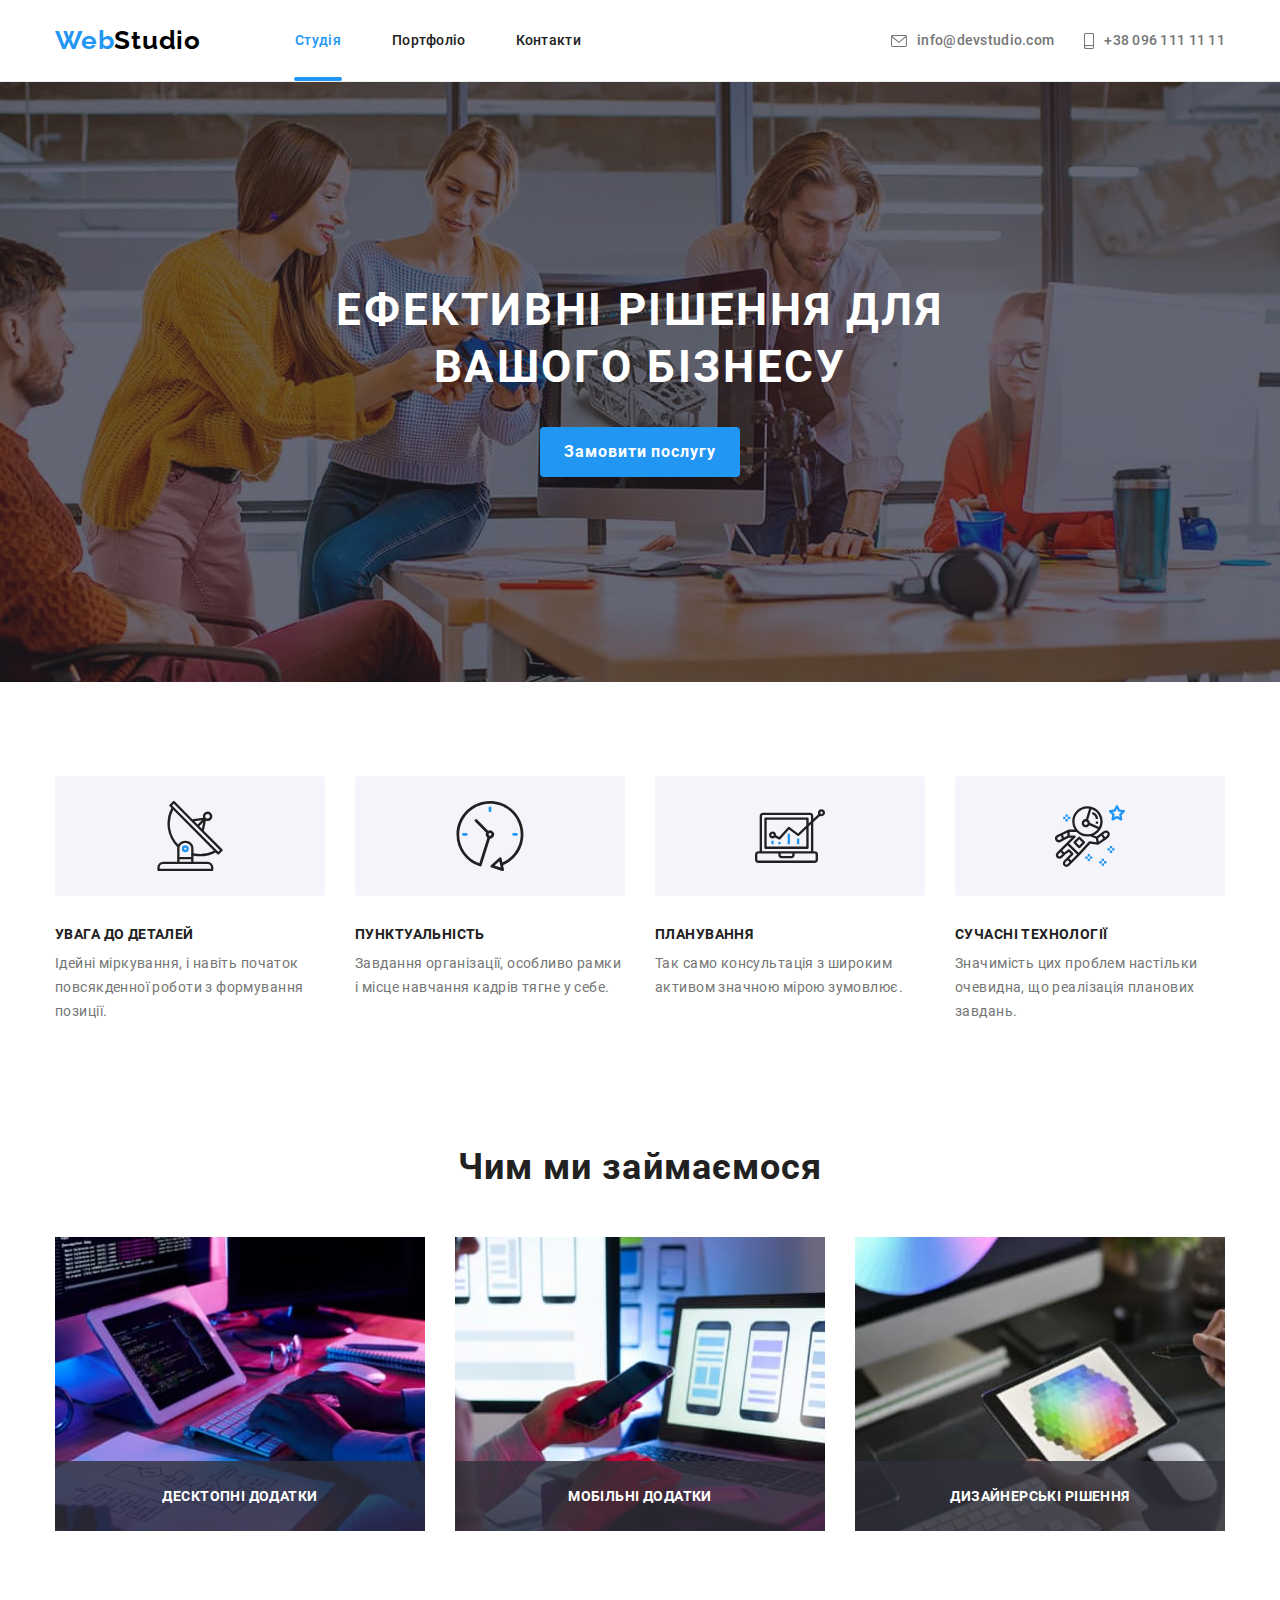
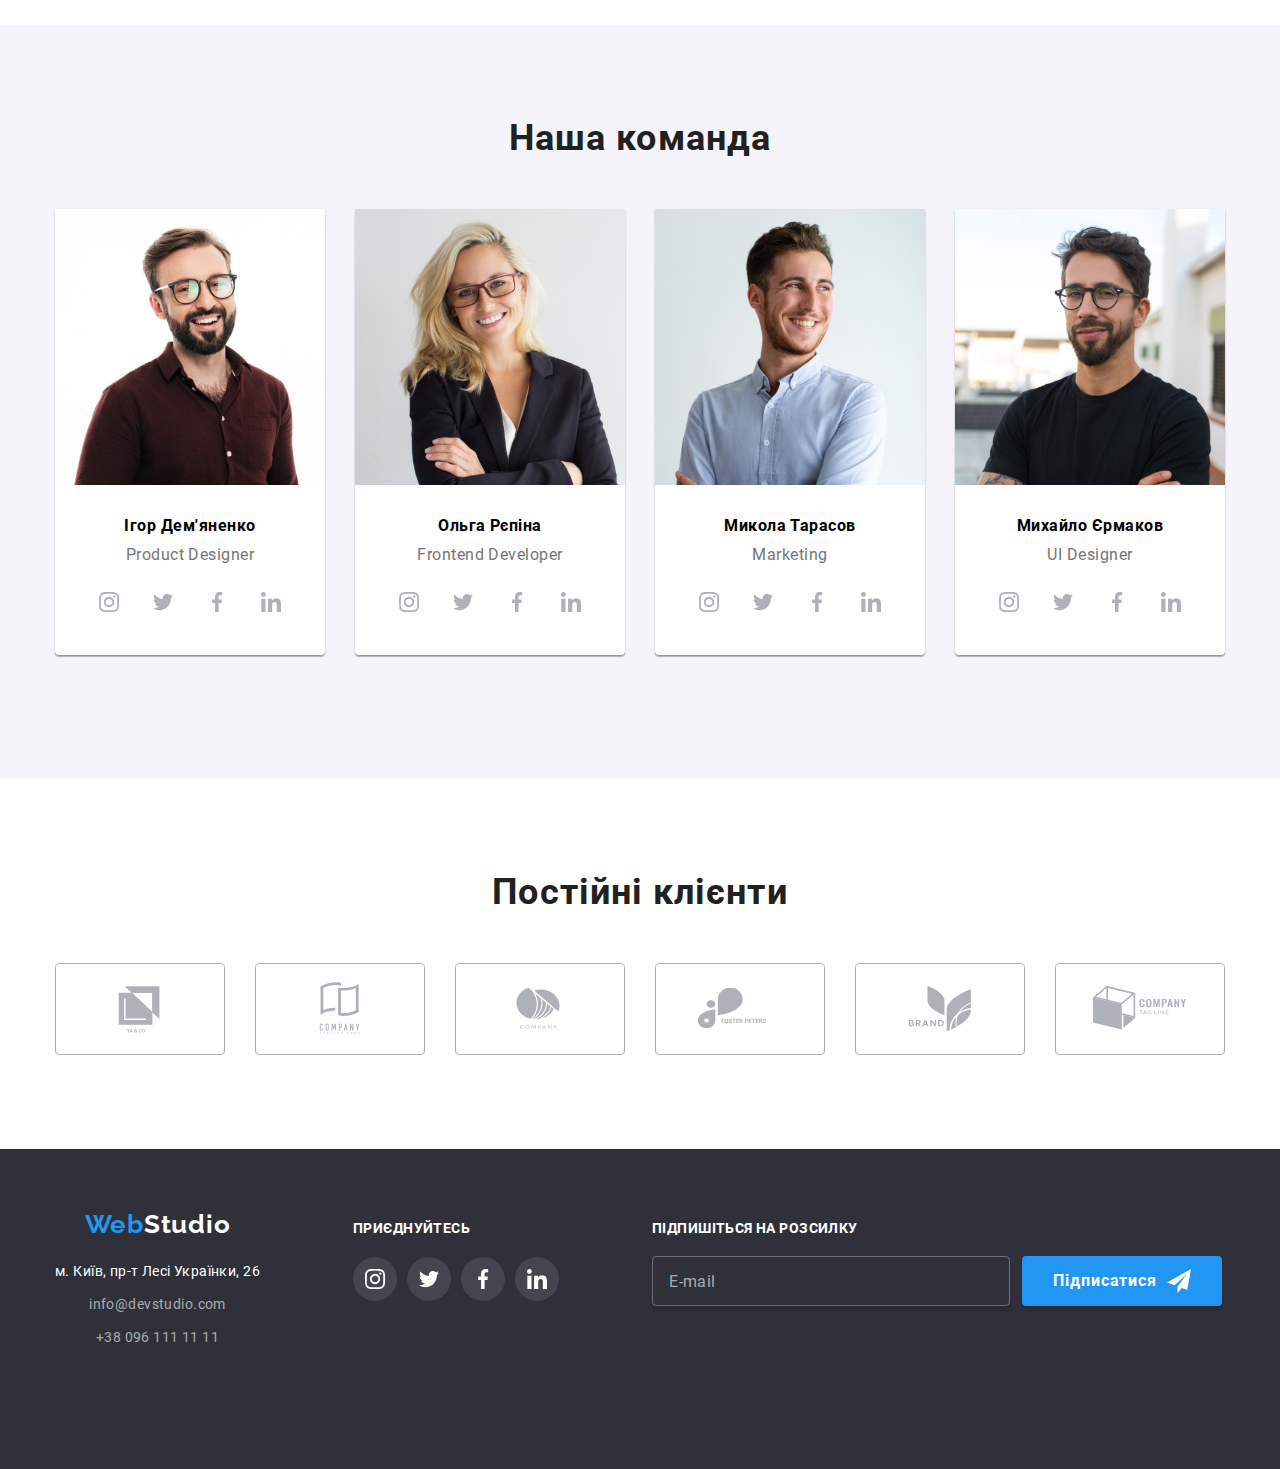
==== commit 22e55de0: "Media" ====
--- a/index.html
+++ b/index.html
@@ -11,10 +11,8 @@
     <header class="header">
       <div class="container">
         <div class="header__container">
-          <a href="#" class="logo header__logo">Web<span class="header__logo--black">Studio</span></a>
-          <button type="button" class="mobile-menu__button"></button>
-          <div class="mobile-menu">
           <nav class="navigation">
+            <a href="#" class="logo header__logo">Web<span class="header__logo--black">Studio</span></a>
             <ul class="navigation__list">
               <li class="navigation__item">
                 <a class="navigation__link navigation__link--current navigation__studio" href="#">Студія</a>
@@ -22,22 +20,48 @@
               <li><a class="navigation__link" href="./portfolio.html">Портфоліо</a></li>
               <li><a class="navigation__link" href="#">Контакти</a></li>
             </ul>
-            </nav>
-            <ul class="contacts">
-              <li class="contacts__item">
-                <a class="contacts__link" href="mailto:info@devstudio.com">
-                  <svg class="contacts__icon" width="16" height="12">
-                    <use href="./images/icons.svg#icon-envelope-1"></use>
-                  </svg>
-                  info@devstudio.com</a>
-              </li>
-              <li class="contacts__item">
-                <a class="contacts__link" href="tel:+380961111111">
-                  <svg class="contacts__icon" width="10" height="16">
-                    <use href="./images/icons.svg#icon-smartphone"></use>
-                  </svg>
-                  +38 096 111 11 11</a>
-              </li>
+          </nav>
+          <ul class="contacts">
+            <li class="contacts__item">
+              <a class="contacts__link" href="mailto:info@devstudio.com">
+                <svg class="contacts__icon" width="16" height="12">
+                  <use href="./images/icons.svg#icon-envelope-1"></use>
+                </svg>
+                info@devstudio.com</a>
+            </li>
+            <li class="contacts__item">
+              <a class="contacts__link" href="tel:+380961111111">
+                <svg class="contacts__icon" width="10" height="16">
+                  <use href="./images/icons.svg#icon-smartphone"></use>
+                </svg>
+                +38 096 111 11 11</a>
+            </li>
+          </ul>
+          <button type="button" class="mobile-menu__button-open js-open-menu" aria-expanded="false" aria-controls="mobile-menu" >
+            <svg width="40" height="40" aria-label="Вмикач мобільного меню">
+              <use class="icon-menu" href="./images/icons.svg#icon-menu"></use>
+            </svg>
+          </button>
+          <div class="mobile-menu js-menu-container" id="mobile-menu">
+            <button type="button" class="mobile-menu__button-close js-close-menu">
+              <svg width="40" height="40">
+                <use class="icon-cross" href="./images/icons.svg#icon-close-black"></use>
+              </svg>
+            </button>
+            <ul class="mobile-menu__nav">
+              <li class="mobile-menu__nav-item"><a class="mobile-menu__nav-link" href="#">Студія</a></li>
+              <li class="mobile-menu__nav-item"><a class="mobile-menu__nav-link" href="#">Портфоліо</a></li>
+              <li class="mobile-menu__nav-item"><a class="mobile-menu__nav-link" href="#">Контакти</a></li>
+            </ul>
+            <ul class="mobile-menu__contacts">
+              <li class="mobile-menu__contacts-item"><a class="mobile-menu__tel" href="tel:+380961111111">+38 096 111 11 11</a></li>
+              <li class="mobile-menu__contacts-item"><a class="mobile-menu__email" href="mailto:info@devstudio.com">info@devstudio.com</a></li>
+            </ul>
+            <ul class="mobile-menu__socials">
+              <li class="mobile-menu__socials-item"><a class="mobile-menu__socials-link" href="#">Instagram</a></li>
+              <li class="mobile-menu__socials-item"><a class="mobile-menu__socials-link" href="#">Twitter</a></li>
+              <li class="mobile-menu__socials-item"><a class="mobile-menu__socials-link" href="#">Facebook</a></li>
+              <li class="mobile-menu__socials-item"><a class="mobile-menu__socials-link" href="#">LinkedIn</a></li>
             </ul>
           </div>   
         </div>
@@ -46,10 +70,8 @@
     <main>
       <section class="hero hero__overlay">
         <div class="container">
-          <div class="hero__container">
-            <h1 class="hero__title">Ефективні рішення для вашого бізнесу</h1>
-            <button type="button" class="hero__button" data-modal-open>Замовити послугу</button>
-          </div>
+          <h1 class="hero__title">Ефективні рішення для вашого бізнесу</h1>
+          <button type="button" class="hero__button" data-modal-open>Замовити послугу</button>
         </div>
       </section>
       <section class="section">
@@ -141,11 +163,16 @@
           <h2 class="section__title">Наша команда</h2>
           <ul class="team__list">
             <li class="team__item">
-              <img
-                src="./images/portrait1.jpg"
-                alt="Усміхнений бородатий чоловік брюнет в окулярах та коричневій сорочці."
-                width="270"
-              />
+              <picture>
+                <source media="max-width: 767px" srcset="./images/portrait1-1xmob.jpg 1x,
+                                       ./images/portrait1-2xmob.jpg 2x" />
+                <source media="max-width: 1199px" srcset="./images/portrait1-1xtab.jpg 1x,
+                                      ./images/portrait1-2xtab.jpg 2x" />
+                <source media="min-width: 1200px" srcset="./images/portrait1-1xdesk.jpg 1x,
+                                      ./images/portrait1-2xdesk.jpg 2x" />
+                <img src="./images/portrait1-2xmob.jpg" alt="Усміхнений бородатий чоловік брюнет в окулярах та коричневій сорочці."/>
+              </picture>
+              
               <div class="member">
                 <h3 class="member__title">Ігор Дем'яненко</h3>
                 <p lang="en" class="member__text">Product Designer</p>
@@ -182,11 +209,18 @@
               </div>
             </li>
             <li class="team__item">
+              <picture>
+                <source media="max-width: 767px" srcset="./images/portrait2-1xmob.jpg 1x,
+                                                     ./images/portrait2-2xmob.jpg 2x" />
+                <source media="max-width: 1199px" srcset="./images/portrait2-1xtab.jpg 1x,
+                                                    ./images/portrait2-2xtab.jpg 2x" />
+                <source media="min-width: 1200px" srcset="./images/portrait2-1xdesk.jpg 1x,
+                                                    ./images/portrait2-2xdesk.jpg 2x" />
               <img
-                src="./images/portrait2.jpg"
+                src="./images/portrait2-2xmob.jpg"
                 alt="Усміхнена жінка блондинка в окулярах та чорному піджаку."
-                width="270"
               />
+              </picture>
               <div class="member">
                 <h3 class="member__title">Ольга Рєпіна</h3>
                 <p lang="en" class="member__text">Frontend Developer</p>
@@ -223,11 +257,14 @@
               </div>
             </li>
             <li class="team__item">
-              <img
-                src="./images/portrait3.jpg"
-                alt="Усміхнений чоловік шатен у блакитній сорочці."
-                width="270"
-              />
+              <picture>
+              <source media="max-width: 767px" srcset="./images/portrait3-1xmob.jpg 1x,
+                                                                   ./images/portrait3-2xmob.jpg 2x" />
+              <source media="max-width: 1199px" srcset="./images/portrait3-1xtab.jpg 1x,
+                                                                  ./images/portrait3-2xtab.jpg 2x" />
+              <source media="min-width: 1200px" srcset="./images/portrait3-1xdesk.jpg 1x,
+                                                                  ./images/portrait3-2xdesk.jpg 2x" />
+              <img src="./images/portrait3-2xmob.jpg" alt="Усміхнений чоловік шатен у блакитній сорочці."/></picture>
               <div class="member">
                 <h3 class="member__title">Микола Тарасов</h3>
                 <p lang="en" class="member__text">Marketing</p>
@@ -264,11 +301,18 @@
               </div>
             </li>
             <li class="team__item">
-              <img
-                src="./images/portrait4.jpg"
+              <picture>
+                <source media="max-width: 767px" srcset="./images/portrait4-1xmob.jpg 1x,
+                                                         ./images/portrait4-2xmob.jpg 2x" />
+              <source media="max-width: 1199px" srcset=" ./images/portrait4-1xtab.jpg 1x,
+                                                        ./images/portrait4-2xtab.jpg 2x" />
+              <source media="min-width: 1200px" srcset="./images/portrait4-1xdesk.jpg 1x,
+                                                        ./images/portrait4-2xdesk.jpg 2x" />
+                <img 
+                src="./images/portrait4-2xmob.jpg" 
                 alt="Усміхнений бородатий чоловік брюнет в окулярах та чорній футболці."
-                width="270"
-              />
+                 />
+              </picture>
               <div class="member">
                 <h3 class="member__title">Михайло Єрмаков</h3>
                 <p lang="en" class="member__text">UI Designer</p>
@@ -360,75 +404,59 @@
     <footer class="footer">
       <div class="container">
         <div class="footer__container">
-          <div>
-            <a href="#" class="logo footer__logo">Web<span class="footer__logo--white">Studio</span></a>
+          <div class="footer-block">
+            <div class="footer-block__contacts">
+              <a href="#" class="logo footer__logo">Web<span class="footer__logo--white">Studio</span></a>
             <address>
               <ul class=" footer-contacts">
                 <li class="footer-contacts__item">
-                  <a
-                    class="footer-contacts__link"
-                    href="https://goo.gl/maps/CPtrU1FHBa2aNyZL9"
-                    target="_blank"
-                    rel="noopener noreferrer nofollow"
-                    >м. Київ, пр-т Лесі Українки, 26</a
-                  >
+                  <a class="footer-contacts__link" href="https://goo.gl/maps/CPtrU1FHBa2aNyZL9" target="_blank"
+                    rel="noopener noreferrer nofollow">м. Київ, пр-т Лесі Українки, 26</a>
                 </li>
                 <li class="footer-contacts__item">
-                  <a class="footer-contacts__link footer-contacts__link--grey" href="mailto:info@devstudio.com"
-                    >info@devstudio.com</a
-                  >
+                  <a class="footer-contacts__link footer-contacts__link--grey"
+                    href="mailto:info@devstudio.com">info@devstudio.com</a>
                 </li>
                 <li class="footer-contacts__item">
-                  <a class="footer-contacts__link footer-contacts__link--grey" href="tel:+380961111111"
-                    >+38 096 111 11 11</a
-                  >
+                  <a class="footer-contacts__link footer-contacts__link--grey" href="tel:+380961111111">+38 096 111 11 11</a>
                 </li>
               </ul>
-            </address>
-          </div>
-          <div class="footer-socials">
-            <p class="footer-socials__text">Приєднуйтесь</p>
-            <ul class="footer-socials__list">
-              <li class="footer-socials__item">
-                <a href="#" class="footer-socials__link"
-                  ><svg class="footer-socials__icon" width="20" height="20">
-                    <use href="./images/icons.svg#icon-instagram"></use>
-                  </svg>
-                </a>
-              </li>
-              <li class="footer-socials__item">
-                <a href="#" class="footer-socials__link"
-                  ><svg class="footer-socials__icon" width="20" height="20">
-                    <use href="./images/icons.svg#icon-twitter"></use>
-                  </svg>
-                </a>
-              </li>
-              <li class="footer-socials__item">
-                <a href="#" class="footer-socials__link"
-                  ><svg class="footer-socials__icon" width="20" height="20">
-                    <use href="./images/icons.svg#icon-facebook"></use>
-                  </svg>
-                </a>
-              </li>
-              <li class="footer-socials__item">
-                <a href="#" class="footer-socials__link"
-                  ><svg class="footer-socials__icon" width="20" height="20">
-                    <use href="./images/icons.svg#icon-linkedin"></use>
-                  </svg>
-                </a>
-              </li>
-            </ul>
+            </address></div>
+            
+            <div class="footer-socials">
+              <p class="footer-socials__text">Приєднуйтесь</p>
+              <ul class="footer-socials__list">
+                <li class="footer-socials__item">
+                  <a href="#" class="footer-socials__link"><svg class="footer-socials__icon" width="20" height="20">
+                      <use href="./images/icons.svg#icon-instagram"></use>
+                    </svg>
+                  </a>
+                </li>
+                <li class="footer-socials__item">
+                  <a href="#" class="footer-socials__link"><svg class="footer-socials__icon" width="20" height="20">
+                      <use href="./images/icons.svg#icon-twitter"></use>
+                    </svg>
+                  </a>
+                </li>
+                <li class="footer-socials__item">
+                  <a href="#" class="footer-socials__link"><svg class="footer-socials__icon" width="20" height="20">
+                      <use href="./images/icons.svg#icon-facebook"></use>
+                    </svg>
+                  </a>
+                </li>
+                <li class="footer-socials__item">
+                  <a href="#" class="footer-socials__link"><svg class="footer-socials__icon" width="20" height="20">
+                      <use href="./images/icons.svg#icon-linkedin"></use>
+                    </svg>
+                  </a>
+                </li>
+              </ul>
+            </div>
           </div>
           <form name="subscribe-form" class="subscribe">
             <p class="subscribe__title">Підпишіться на розсилку</p>
             <div class="subscribe__wrapper">
-              <input
-                class="subscribe__input"
-                type="email"
-                name="email"
-                id="email"
-                placeholder="E-mail"
-              />
+              <input class="subscribe__input" type="email" name="email" id="email" placeholder="E-mail" />
               <button class="subscribe__button" type="submit">
                 Підписатися<svg class="subscribe__icon" width="24" height="24">
                   <use href="./images/icons.svg#icon-icon-send"></use>
@@ -437,6 +465,7 @@
             </div>
           </form>
         </div>
+        
       </div>
     </footer>
     <div class="backdrop is-hidden" data-modal>
--- a/css/main.min.css
+++ b/css/main.min.css
@@ -1 +1 @@
-/*! modern-normalize v1.1.0 | MIT License | https://github.com/sindresorhus/modern-normalize */*,::before,::after{-webkit-box-sizing:border-box;box-sizing:border-box}html{line-height:1.15;-webkit-text-size-adjust:100%;-moz-tab-size:4;-o-tab-size:4;tab-size:4}body{margin:0;font-family:system-ui,-apple-system,"Segoe UI",Roboto,Helvetica,Arial,sans-serif,"Apple Color Emoji","Segoe UI Emoji"}hr{height:0;color:inherit}abbr[title]{-webkit-text-decoration:underline dotted;text-decoration:underline dotted}b,strong{font-weight:bolder}code,kbd,samp,pre{font-family:ui-monospace,SFMono-Regular,Consolas,"Liberation Mono",Menlo,monospace;font-size:1em}small{font-size:80%}sub,sup{font-size:75%;line-height:0;position:relative;vertical-align:baseline}sub{bottom:-0.25em}sup{top:-0.5em}table{text-indent:0;border-color:inherit}button,input,optgroup,select,textarea{font-family:inherit;font-size:100%;line-height:1.15;margin:0}button,select{text-transform:none}button,[type=button],[type=reset],[type=submit]{-webkit-appearance:button;-moz-appearance:button;appearance:button}::-moz-focus-inner{border-style:none;padding:0}:-moz-focusring{outline:1px dotted ButtonText}:-moz-ui-invalid{box-shadow:none}legend{padding:0}progress{vertical-align:baseline}::-webkit-inner-spin-button,::-webkit-outer-spin-button{height:auto}[type=search]{-webkit-appearance:textfield;-moz-appearance:textfield;appearance:textfield;outline-offset:-2px}::-webkit-search-decoration{-webkit-appearance:none;appearance:none}::-webkit-file-upload-button{-webkit-appearance:button;appearance:button;font:inherit}summary{display:list-item}@font-face{font-family:"Roboto";font-style:normal;font-weight:400;src:url("../fonts/roboto-v30-latin_cyrillic-regular.eot");src:local(""),url("../fonts/roboto-v30-latin_cyrillic-regular.eot?#iefix") format("embedded-opentype"),url("../fonts/roboto-v30-latin_cyrillic-regular.woff2") format("woff2"),url("../fonts/roboto-v30-latin_cyrillic-regular.woff") format("woff"),url("../fonts/roboto-v30-latin_cyrillic-regular.ttf") format("truetype"),url("../fonts/roboto-v30-latin_cyrillic-regular.svg#Roboto") format("svg")}@font-face{font-family:"Roboto";font-style:normal;font-weight:500;src:url("../fonts/roboto-v30-latin_cyrillic-500.eot");src:local(""),url("../fonts/roboto-v30-latin_cyrillic-500.eot?#iefix") format("embedded-opentype"),url("../fonts/roboto-v30-latin_cyrillic-500.woff2") format("woff2"),url("../fonts/roboto-v30-latin_cyrillic-500.woff") format("woff"),url("../fonts/roboto-v30-latin_cyrillic-500.ttf") format("truetype"),url("../fonts/roboto-v30-latin_cyrillic-500.svg#Roboto") format("svg")}@font-face{font-family:"Roboto";font-style:normal;font-weight:700;src:url("../fonts/roboto-v30-latin_cyrillic-700.eot");src:local(""),url("../fonts/roboto-v30-latin_cyrillic-700.eot?#iefix") format("embedded-opentype"),url("../fonts/roboto-v30-latin_cyrillic-700.woff2") format("woff2"),url("../fonts/roboto-v30-latin_cyrillic-700.woff") format("woff"),url("../fonts/roboto-v30-latin_cyrillic-700.ttf") format("truetype"),url("../fonts/roboto-v30-latin_cyrillic-700.svg#Roboto") format("svg")}@font-face{font-family:"Roboto";font-style:normal;font-weight:900;src:url("../fonts/roboto-v30-latin_cyrillic-900.eot");src:local(""),url("../fonts/roboto-v30-latin_cyrillic-900.eot?#iefix") format("embedded-opentype"),url("../fonts/roboto-v30-latin_cyrillic-900.woff2") format("woff2"),url("../fonts/roboto-v30-latin_cyrillic-900.woff") format("woff"),url("../fonts/roboto-v30-latin_cyrillic-900.ttf") format("truetype"),url("../fonts/roboto-v30-latin_cyrillic-900.svg#Roboto") format("svg")}@font-face{font-family:"Raleway";font-style:normal;font-weight:700;src:url("../fonts/raleway-v28-latin_cyrillic-700.eot");src:local(""),url("../fonts/raleway-v28-latin_cyrillic-700.eot?#iefix") format("embedded-opentype"),url("../fonts/raleway-v28-latin_cyrillic-700.woff2") format("woff2"),url("../fonts/raleway-v28-latin_cyrillic-700.woff") format("woff"),url("../fonts/raleway-v28-latin_cyrillic-700.ttf") format("truetype"),url("../fonts/raleway-v28-latin_cyrillic-700.svg#Raleway") format("svg")}.member__list,.team__list,.project,.product__list,.navigation__list,.footer-socials__list,.footer-contacts,.filter,.contacts,.clients,.benefits{margin:0;padding:0;list-style:none}*,*::before,*::after{-webkit-box-sizing:border-box;box-sizing:border-box}body{font-family:"Roboto",sans-serif;background-color:#fff}h1,h2,h3,h4,h5,h6,li{margin:0;padding:0}img{display:block;max-width:100%;height:auto}.visually-hidden{position:absolute;white-space:nowrap;width:1px;height:1px;overflow:hidden;border:0;padding:0;clip:rect(0 0 0 0);-webkit-clip-path:inset(50%);clip-path:inset(50%);margin:-1px}.container{width:1200px;padding-left:15px;padding-right:15px;margin:0 auto}.section{padding:94px 0}.section__title{font-size:36px;line-height:1.1;letter-spacing:.03em;color:#212121;text-align:center;margin-bottom:50px}.benefits{display:-webkit-box;display:-ms-flexbox;display:flex;gap:30px}.benefits__item{width:270px}.benefits__wrapper{width:270px;height:120px;background-color:#f5f4fa;margin-bottom:30px;border-radius:4px;display:-webkit-box;display:-ms-flexbox;display:flex;-webkit-box-pack:center;-ms-flex-pack:center;justify-content:center;-webkit-box-align:center;-ms-flex-align:center;align-items:center}.benefits__title{font-size:14px;line-height:1.2;letter-spacing:.03em;text-align:left;text-transform:uppercase;color:#212121;margin-bottom:10px}.benefits__text{font-size:14px;line-height:1.7;text-align:left;letter-spacing:.03em;color:#757575;margin:0 auto}.clients{display:-webkit-box;display:-ms-flexbox;display:flex;-webkit-box-pack:center;-ms-flex-pack:center;justify-content:center;-webkit-box-align:center;-ms-flex-align:center;align-items:center;gap:30px}.clients__item{display:block;width:170px;height:92px}.clients__link{display:-webkit-box;display:-ms-flexbox;display:flex;width:100%;height:100%;-webkit-box-pack:center;-ms-flex-pack:center;justify-content:center;-webkit-box-align:center;-ms-flex-align:center;align-items:center;border:1px solid #afb1b8;border-radius:4px;background-color:#fff;color:#afb1b8;-webkit-transition-property:color;transition-property:color;-webkit-transition-duration:250ms;transition-duration:250ms;-webkit-transition-timing-function:cubic-bezier(0.4, 0, 0.2, 1);transition-timing-function:cubic-bezier(0.4, 0, 0.2, 1)}.clients__link:hover,.clients__link:focus{color:#2196f3;fill:#2196f3;border-color:#2196f3}.clients__icon{fill:currentColor;-webkit-transition-property:fill;transition-property:fill;-webkit-transition-duration:250ms;transition-duration:250ms;-webkit-transition-timing-function:cubic-bezier(0.4, 0, 0.2, 1);transition-timing-function:cubic-bezier(0.4, 0, 0.2, 1)}.contacts{display:-webkit-box;display:-ms-flexbox;display:flex;gap:30px}.contacts__item{display:-webkit-box;display:-ms-flexbox;display:flex;-webkit-box-align:center;-ms-flex-align:center;align-items:center;-webkit-box-pack:baseline;-ms-flex-pack:baseline;justify-content:baseline}.contacts__link{font-size:14px;font-weight:500;line-height:1.2;text-decoration:none;letter-spacing:.02em;color:#757575;display:-webkit-box;display:-ms-flexbox;display:flex;-webkit-box-align:center;-ms-flex-align:center;align-items:center;-webkit-box-pack:center;-ms-flex-pack:center;justify-content:center;padding:32px 0;-webkit-transition:color 250ms cubic-bezier(0.4, 0, 0.2, 1),fill 250ms cubic-bezier(0.4, 0, 0.2, 1);transition:color 250ms cubic-bezier(0.4, 0, 0.2, 1),fill 250ms cubic-bezier(0.4, 0, 0.2, 1)}.contacts__link:hover,.contacts__link:focus{color:#2196f3;fill:#2196f3}.contacts__icon{fill:currentColor;margin-right:10px;-webkit-transition:fill 250ms cubic-bezier(0.4, 0, 0.2, 1);transition:fill 250ms cubic-bezier(0.4, 0, 0.2, 1)}.data-form{display:block;width:100%;height:466px;margin:0}.data-form__label{display:block;margin-bottom:4px;color:#757575;cursor:pointer;font-size:12px;font-weight:400;line-height:1.171;letter-spacing:.01em}.data-form__input{display:block;padding:11px 12px 11px 42px;width:100%;height:40px;border:1px solid rgba(33,33,33,.2);border-radius:4px;cursor:pointer;outline:none;-webkit-transition:border-color 250ms cubic-bezier(0.4, 0, 0.2, 1);transition:border-color 250ms cubic-bezier(0.4, 0, 0.2, 1)}.data-form__input:hover,.data-form__input:focus{border-color:#2196f3}.data-form__wrapper{margin:0;margin-bottom:10px;position:relative;color:#000}.data-form__icon{position:absolute;left:12px;top:11px;fill:currentColor;-webkit-transition:fill 250ms cubic-bezier(0.4, 0, 0.2, 1);transition:fill 250ms cubic-bezier(0.4, 0, 0.2, 1)}.data-form__input:hover+.data-form__icon,.data-form__input:focus+.data-form__icon{fill:#2196f3}.data-form__comment{width:100%;height:120px;resize:none;border:1px solid rgba(33,33,33,.2);border-radius:4px;margin-bottom:20px;padding:16px 12px;cursor:pointer;outline:none;font-size:14px;font-weight:400;line-height:1.2;letter-spacing:.01em;-webkit-transition:border-color 250ms cubic-bezier(0.4, 0, 0.2, 1);transition:border-color 250ms cubic-bezier(0.4, 0, 0.2, 1)}.data-form__comment:hover,.data-form__comment:focus{border-color:#2196f3}.data-form__comment::-webkit-input-placeholder{font-size:12px;font-weight:400;line-height:1.17;letter-spacing:.01em;color:rgba(117,117,117,.5019607843)}.data-form__comment::-moz-placeholder{font-size:12px;font-weight:400;line-height:1.17;letter-spacing:.01em;color:rgba(117,117,117,.5019607843)}.data-form__comment:-ms-input-placeholder{font-size:12px;font-weight:400;line-height:1.17;letter-spacing:.01em;color:rgba(117,117,117,.5019607843)}.data-form__comment::-ms-input-placeholder{font-size:12px;font-weight:400;line-height:1.17;letter-spacing:.01em;color:rgba(117,117,117,.5019607843)}.data-form__comment::placeholder{font-size:12px;font-weight:400;line-height:1.17;letter-spacing:.01em;color:rgba(117,117,117,.5019607843)}.data-form__button{display:block;margin:0 auto;width:200px;padding:10px 52px;background-color:#2196f3;color:#fff;border:0;border-radius:4px;-webkit-box-shadow:0px 4px 4px rgba(0,0,0,.1490196078);box-shadow:0px 4px 4px rgba(0,0,0,.1490196078);cursor:pointer;font-family:inherit;font-size:16px;font-weight:700;line-height:1.875;letter-spacing:.06em;-webkit-transition:background-color 250ms cubic-bezier(0.4, 0, 0.2, 1);transition:background-color 250ms cubic-bezier(0.4, 0, 0.2, 1)}.data-form__button:hover,.data-form__button:focus{background-color:#188ce8}.checkbox__label{display:-webkit-box;display:-ms-flexbox;display:flex;-webkit-box-pack:center;-ms-flex-pack:center;justify-content:center;-webkit-box-align:center;-ms-flex-align:center;align-items:center;gap:9px;margin-bottom:30px;cursor:pointer}.checkbox__text{margin:0;font-size:14px;font-weight:400;line-height:1.7;letter-spacing:.03em;color:#757575}.checkbox__wrapper{display:-webkit-box;display:-ms-flexbox;display:flex;-webkit-box-pack:center;-ms-flex-pack:center;justify-content:center;-webkit-box-align:center;-ms-flex-align:center;align-items:center;width:16px;height:15px;border:2px solid #212121;border-radius:2px;background-color:#fff;color:#fff;-webkit-transition:background-color 250ms cubic-bezier(0.4, 0, 0.2, 1);transition:background-color 250ms cubic-bezier(0.4, 0, 0.2, 1)}.checkbox__input:checked+.checkbox__wrapper{background-color:#2196f3;border:none}.checkbox__icon{fill:currentColor}.checkbox__link{color:#2196f3}.filter{display:-webkit-box;display:-ms-flexbox;display:flex;-webkit-box-pack:center;-ms-flex-pack:center;justify-content:center;text-align:center;gap:8px;margin-bottom:50px}.filter__button{font-family:inherit;font-size:16px;font-weight:500;line-height:1.6;letter-spacing:.03em;color:#212121;background-color:#f5f4fa;display:block;border:0cm;border-radius:4px;cursor:pointer;padding:6px 22px;-webkit-transition:color 250ms cubic-bezier(0.4, 0, 0.2, 1),background-color 250ms cubic-bezier(0.4, 0, 0.2, 1),-webkit-box-shadow 250ms cubic-bezier(0.4, 0, 0.2, 1);transition:color 250ms cubic-bezier(0.4, 0, 0.2, 1),background-color 250ms cubic-bezier(0.4, 0, 0.2, 1),-webkit-box-shadow 250ms cubic-bezier(0.4, 0, 0.2, 1);transition:color 250ms cubic-bezier(0.4, 0, 0.2, 1),background-color 250ms cubic-bezier(0.4, 0, 0.2, 1),box-shadow 250ms cubic-bezier(0.4, 0, 0.2, 1);transition:color 250ms cubic-bezier(0.4, 0, 0.2, 1),background-color 250ms cubic-bezier(0.4, 0, 0.2, 1),box-shadow 250ms cubic-bezier(0.4, 0, 0.2, 1),-webkit-box-shadow 250ms cubic-bezier(0.4, 0, 0.2, 1)}.filter__button:hover,.filter__button:focus{background-color:#2196f3;color:#fff;-webkit-box-shadow:0px 2px 2px rgba(0,0,0,.12),0px 1px 2px rgba(0,0,0,.08),0px 3px 1px rgba(0,0,0,.1);box-shadow:0px 2px 2px rgba(0,0,0,.12),0px 1px 2px rgba(0,0,0,.08),0px 3px 1px rgba(0,0,0,.1)}.filter__button--current{background-color:#2196f3;color:#fff}.footer{background-color:#2f303a}.footer__container{display:-webkit-box;display:-ms-flexbox;display:flex;padding:60px 0;gap:93px;-webkit-box-align:baseline;-ms-flex-align:baseline;align-items:baseline}.footer-contacts__item{display:block;margin-bottom:9px}.footer-contacts__item:last-child{margin-bottom:0}.footer-contacts__link{font-size:14px;font-weight:400;font-style:normal;line-height:1.7;letter-spacing:.03em;text-decoration:none;color:#fff}.footer-contacts__link--grey{color:rgba(255,255,255,.6);-webkit-transition:color 250ms cubic-bezier(0.4, 0, 0.2, 1);transition:color 250ms cubic-bezier(0.4, 0, 0.2, 1)}.footer-contacts__link--grey:hover,.footer-contacts__link--grey:focus{color:#2196f3}.footer-socials__text{font-size:14px;font-weight:700;line-height:1.2;text-align:left;letter-spacing:.03em;text-transform:uppercase;color:#fff;margin:0 auto;margin-bottom:20px}.footer-socials__list{display:-webkit-box;display:-ms-flexbox;display:flex;-webkit-box-pack:center;-ms-flex-pack:center;justify-content:center;-webkit-box-align:center;-ms-flex-align:center;align-items:center;gap:10px}.footer-socials__item{display:block;width:44px;height:44px}.footer-socials__link{display:-webkit-box;display:-ms-flexbox;display:flex;width:100%;height:100%;border-radius:50%;-webkit-box-pack:center;-ms-flex-pack:center;justify-content:center;-webkit-box-align:center;-ms-flex-align:center;align-items:center;background-color:rgba(255,255,255,.1019607843);color:#fff;-webkit-transition:background-color 250ms cubic-bezier(0.4, 0, 0.2, 1);transition:background-color 250ms cubic-bezier(0.4, 0, 0.2, 1)}.footer-socials__link:hover,.footer-socials__link:focus{background-color:#2196f3}.footer-socials__icon{fill:currentColor}.header{border-bottom:1px solid #ececec}.header__container{display:-webkit-box;display:-ms-flexbox;display:flex;-webkit-box-pack:justify;-ms-flex-pack:justify;justify-content:space-between;-webkit-box-align:center;-ms-flex-align:center;align-items:center;gap:312px}.hero{background-color:#2f303a;padding:200px 0}.hero__overlay{max-width:1600px;height:600px;margin:0 auto;background-image:-webkit-gradient(linear, left top, right top, from(rgba(47, 48, 58, 0.4)), to(rgba(47, 48, 58, 0.4))),url(../images/bg-img.jpg);background-image:linear-gradient(to right, rgba(47, 48, 58, 0.4), rgba(47, 48, 58, 0.4)),url(../images/bg-img.jpg);background-size:cover;background-repeat:no-repeat;background-position:center}.hero__container{-webkit-box-align:center;-ms-flex-align:center;align-items:center}.hero__title{font-size:44px;text-transform:uppercase;line-height:1.3;letter-spacing:.06em;color:#fff;max-width:696px;text-align:center;margin:0 auto}.hero__button{font-size:16px;font-weight:700;line-height:1.9;letter-spacing:.06em;font-family:inherit;cursor:pointer;color:#fff;background-color:#2196f3;display:block;text-align:center;margin:0 auto;margin-top:30px;padding:10px 32px;border:0;border-radius:4px;-webkit-transition:background-color 250ms cubic-bezier(0.4, 0, 0.2, 1);transition:background-color 250ms cubic-bezier(0.4, 0, 0.2, 1)}.hero__button:hover,.hero__button:focus{background-color:#188ce8}.logo{font-family:"Raleway",sans-serif;font-size:26px;font-weight:700;text-decoration:none;line-height:1.2;letter-spacing:.03em;color:#2196f3}.header__logo{display:block;padding:25px 0}.header__logo--black{color:#000}.footer__logo{display:block;margin-bottom:20px;padding:0}.footer__logo--white{color:#fff}.backdrop{position:fixed;left:0;top:0;width:100%;height:100%;z-index:1;opacity:1;-webkit-transition:opacity 250ms cubic-bezier(0.4, 0, 0.2, 1),visibility 250ms cubic-bezier(0.4, 0, 0.2, 1);transition:opacity 250ms cubic-bezier(0.4, 0, 0.2, 1),visibility 250ms cubic-bezier(0.4, 0, 0.2, 1);background-color:rgba(0,0,0,.2)}.is-hidden{opacity:0;visibility:hidden;pointer-events:none}.modal{padding:40px;width:528px;background-color:#fff;-webkit-box-shadow:0px 2px 1px rgba(0,0,0,.2),0px 1px 1px rgba(0,0,0,.14),0px 1px 3px rgba(0,0,0,.12);box-shadow:0px 2px 1px rgba(0,0,0,.2),0px 1px 1px rgba(0,0,0,.14),0px 1px 3px rgba(0,0,0,.12);border-radius:4px;position:absolute;left:50%;top:50%;-webkit-transform:translate(-50%, -50%) scaleX(1);transform:translate(-50%, -50%) scaleX(1);-webkit-transition:-webkit-transform 250ms cubic-bezier(0.4, 0, 0.2, 1);transition:-webkit-transform 250ms cubic-bezier(0.4, 0, 0.2, 1);transition:transform 250ms cubic-bezier(0.4, 0, 0.2, 1);transition:transform 250ms cubic-bezier(0.4, 0, 0.2, 1), -webkit-transform 250ms cubic-bezier(0.4, 0, 0.2, 1)}.backdrop.is-hidden .modal{-webkit-transform:translate(-50%, -50%) scaleX(0.5);transform:translate(-50%, -50%) scaleX(0.5)}.modal__button{display:-webkit-box;display:-ms-flexbox;display:flex;-webkit-box-pack:center;-ms-flex-pack:center;justify-content:center;-webkit-box-align:center;-ms-flex-align:center;align-items:center;width:30px;height:30px;border-radius:50%;border:1px solid rgba(0,0,0,.1019607843);background-color:#fff;fill:#000;color:#000;cursor:pointer;position:absolute;right:8px;top:8px;top:8px}.modal__icon{fill:currentColor;-webkit-transition:fill 250ms cubic-bezier(0.4, 0, 0.2, 1);transition:fill 250ms cubic-bezier(0.4, 0, 0.2, 1)}.modal__button:hover .modal__icon,.modal__button:focus .modal__icon{fill:#2196f3}.modal__title{margin:0;margin-bottom:12px;text-align:center;font-size:20px;font-weight:700;line-height:1.172;letter-spacing:.03em;color:#212121}.navigation{display:-webkit-box;display:-ms-flexbox;display:flex;-webkit-box-align:center;-ms-flex-align:center;align-items:center;gap:93px}.navigation__list{display:-webkit-box;display:-ms-flexbox;display:flex;gap:50px}.navigation__item{display:block;position:relative}.navigation__studio{width:48px}.navigation__studio::after{position:absolute;content:"";left:0;bottom:0;width:48px;height:4px;background-color:#2196f3;border-radius:2px}.navigation__link{font-size:14px;font-weight:500;line-height:1.2;text-decoration:none;letter-spacing:.02em;color:#212121;display:block;padding:32px 0;text-align:center;-webkit-transition:color 250ms cubic-bezier(0.4, 0, 0.2, 1);transition:color 250ms cubic-bezier(0.4, 0, 0.2, 1)}.navigation__link:hover,.navigation__link:focus{color:#2196f3}.navigation__link--current{color:#2196f3}.navigation__portfolio{width:78px}.navigation__portfolio::after{position:absolute;content:"";left:0;bottom:0;width:100%;height:4px;background-color:#2196f3;border-radius:2px}.product{padding:0 0 94px 0}.product__list{display:-webkit-box;display:-ms-flexbox;display:flex;gap:30px}.product__item{display:-webkit-box;display:-ms-flexbox;display:flex;position:relative;width:370px}.product__wrapper{display:-webkit-box;display:-ms-flexbox;display:flex;-webkit-box-pack:center;-ms-flex-pack:center;justify-content:center;-webkit-box-align:center;-ms-flex-align:center;align-items:center;background-color:rgba(47,48,58,.8);position:absolute;width:100%;height:70px;left:0;bottom:0}.product__text{font-size:14px;font-weight:700;line-height:1.2;letter-spacing:.03em;text-transform:uppercase;color:#fff}.project{display:-webkit-box;display:-ms-flexbox;display:flex;-ms-flex-wrap:wrap;flex-wrap:wrap;gap:30px}.project__link{display:block;text-decoration:none;-webkit-transition:-webkit-box-shadow 250ms cubic-bezier(0.4, 0, 0.2, 1);transition:-webkit-box-shadow 250ms cubic-bezier(0.4, 0, 0.2, 1);transition:box-shadow 250ms cubic-bezier(0.4, 0, 0.2, 1);transition:box-shadow 250ms cubic-bezier(0.4, 0, 0.2, 1), -webkit-box-shadow 250ms cubic-bezier(0.4, 0, 0.2, 1)}.project__link:hover,.project__link:focus{-webkit-box-shadow:1px 4px 6px rgba(0,0,0,.16),0px 4px 4px rgba(0,0,0,.06),0px 1px 1px rgba(0,0,0,.12);box-shadow:1px 4px 6px rgba(0,0,0,.16),0px 4px 4px rgba(0,0,0,.06),0px 1px 1px rgba(0,0,0,.12)}.project__wrapper{position:relative;width:370px;height:294px;overflow:hidden;background-color:#fff}.project__overlay{padding:63px 24px;background-color:rgba(33,150,243,.9019607843);position:absolute;width:100%;height:100%;top:0;left:0;-webkit-transform:translateY(101%);transform:translateY(101%);-webkit-transition:-webkit-transform 250ms cubic-bezier(0.4, 0, 0.2, 1);transition:-webkit-transform 250ms cubic-bezier(0.4, 0, 0.2, 1);transition:transform 250ms cubic-bezier(0.4, 0, 0.2, 1);transition:transform 250ms cubic-bezier(0.4, 0, 0.2, 1), -webkit-transform 250ms cubic-bezier(0.4, 0, 0.2, 1)}.project__link:hover .project__overlay,.project__link:focus .project__overlay{-webkit-transform:translateY(0);transform:translateY(0)}.project__description{font-size:18px;line-height:1.5;letter-spacing:.03em;color:#fff;margin:0}.project__content{padding:20px 24px;border-right:1px solid #eee;border-bottom:1px solid #eee;border-left:1px solid #eee}.project__title{font-size:18px;line-height:2;letter-spacing:.06em;color:#212121;margin-bottom:4px}.project__text{font-size:16px;line-height:1.8;letter-spacing:.03em;color:#757575;margin:0 auto}.subscribe__title{display:block;margin:0;margin-bottom:20px;font-size:14px;font-weight:700;line-height:1.172;letter-spacing:.03em;text-transform:uppercase;color:#fff;cursor:pointer}.subscribe__wrapper{display:-webkit-box;display:-ms-flexbox;display:flex;-webkit-box-pack:center;-ms-flex-pack:center;justify-content:center;-webkit-box-align:center;-ms-flex-align:center;align-items:center;margin:0}.subscribe__input{width:358px;height:50px;margin:0 12px 0 0;padding:15px 16px;border:1px solid rgba(255,255,255,.3019607843);border-radius:4px;background-color:rgba(0,0,0,0);color:rgba(255,255,255,.6);outline:0;cursor:pointer;-webkit-box-shadow:0px 4px 4px rgba(0,0,0,.1490196078);box-shadow:0px 4px 4px rgba(0,0,0,.1490196078)}.subscribe__input::-webkit-input-placeholder{font-size:16px;font-weight:400;line-height:1.25;letter-spacing:.03em;color:rgba(255,255,255,.6)}.subscribe__input::-moz-placeholder{font-size:16px;font-weight:400;line-height:1.25;letter-spacing:.03em;color:rgba(255,255,255,.6)}.subscribe__input:-ms-input-placeholder{font-size:16px;font-weight:400;line-height:1.25;letter-spacing:.03em;color:rgba(255,255,255,.6)}.subscribe__input::-ms-input-placeholder{font-size:16px;font-weight:400;line-height:1.25;letter-spacing:.03em;color:rgba(255,255,255,.6)}.subscribe__input::placeholder{font-size:16px;font-weight:400;line-height:1.25;letter-spacing:.03em;color:rgba(255,255,255,.6)}.subscribe__button{display:-webkit-box;display:-ms-flexbox;display:flex;width:200px;-webkit-box-pack:center;-ms-flex-pack:center;justify-content:center;-webkit-box-align:center;-ms-flex-align:center;align-items:center;gap:10px;padding:10px;margin:0 auto;background-color:#2196f3;color:#fff;border:0;border-radius:4px;cursor:pointer;-webkit-box-shadow:0px 4px 4px rgba(0,0,0,.1490196078);box-shadow:0px 4px 4px rgba(0,0,0,.1490196078);font-family:inherit;font-size:16px;font-weight:700;line-height:1.875;letter-spacing:.06em;-webkit-transition:background-color 250ms cubic-bezier(0.4, 0, 0.2, 1);transition:background-color 250ms cubic-bezier(0.4, 0, 0.2, 1)}.subscribe__button:hover,.subscribe__button:focus{background-color:#188ce8}.subscribe__icon{fill:currentColor}.team{background-color:#f5f4fa}.team__list{display:-webkit-box;display:-ms-flexbox;display:flex;gap:30px}.team__item{background-color:#fff;-webkit-box-shadow:0px 1px 3px rgba(0,0,0,.12),0px 1px 1px rgba(0,0,0,.14),0px 2px 1px rgba(0,0,0,.2);box-shadow:0px 1px 3px rgba(0,0,0,.12),0px 1px 1px rgba(0,0,0,.14),0px 2px 1px rgba(0,0,0,.2);border-radius:0px 0px 4px 4px}.member{padding:30px 0;border:1px solid rgba(0,0,0,0)}.member__title{font-size:16px;line-height:1.2;letter-spacing:.03em;color:var(--head-color);text-align:center;margin-bottom:10px}.member__text{font-size:16px;line-height:1.2;letter-spacing:.03em;color:#757575;text-align:center;margin:0 auto}.member__list{display:-webkit-box;display:-ms-flexbox;display:flex;-webkit-box-pack:center;-ms-flex-pack:center;justify-content:center;-webkit-box-align:center;-ms-flex-align:center;align-items:center;margin-top:16px;gap:10px}.member__item{display:block;width:44px;height:44px}.member__link{display:-webkit-box;display:-ms-flexbox;display:flex;width:100%;height:100%;border-radius:50%;-webkit-box-pack:center;-ms-flex-pack:center;justify-content:center;-webkit-box-align:center;-ms-flex-align:center;align-items:center;background-color:#fff;color:#afb1b8;-webkit-transition:color 250ms cubic-bezier(0.4, 0, 0.2, 1),background-color 250ms cubic-bezier(0.4, 0, 0.2, 1);transition:color 250ms cubic-bezier(0.4, 0, 0.2, 1),background-color 250ms cubic-bezier(0.4, 0, 0.2, 1)}.member__link:hover,.member__link:focus{background-color:#2196f3;fill:#fff}.member__icon{fill:currentColor;-webkit-transition:fill 250ms cubic-bezier(0.4, 0, 0.2, 1);transition:fill 250ms cubic-bezier(0.4, 0, 0.2, 1)}.member__link:hover .member__icon,.member__link:focus .member__icon{fill:#fff}/*# sourceMappingURL=main.min.css.map */+/*! modern-normalize v1.1.0 | MIT License | https://github.com/sindresorhus/modern-normalize */*,::before,::after{-webkit-box-sizing:border-box;box-sizing:border-box}html{line-height:1.15;-webkit-text-size-adjust:100%;-moz-tab-size:4;-o-tab-size:4;tab-size:4}body{margin:0;font-family:system-ui,-apple-system,"Segoe UI",Roboto,Helvetica,Arial,sans-serif,"Apple Color Emoji","Segoe UI Emoji"}hr{height:0;color:inherit}abbr[title]{-webkit-text-decoration:underline dotted;text-decoration:underline dotted}b,strong{font-weight:bolder}code,kbd,samp,pre{font-family:ui-monospace,SFMono-Regular,Consolas,"Liberation Mono",Menlo,monospace;font-size:1em}small{font-size:80%}sub,sup{font-size:75%;line-height:0;position:relative;vertical-align:baseline}sub{bottom:-0.25em}sup{top:-0.5em}table{text-indent:0;border-color:inherit}button,input,optgroup,select,textarea{font-family:inherit;font-size:100%;line-height:1.15;margin:0}button,select{text-transform:none}button,[type=button],[type=reset],[type=submit]{-webkit-appearance:button;-moz-appearance:button;appearance:button}::-moz-focus-inner{border-style:none;padding:0}:-moz-focusring{outline:1px dotted ButtonText}:-moz-ui-invalid{box-shadow:none}legend{padding:0}progress{vertical-align:baseline}::-webkit-inner-spin-button,::-webkit-outer-spin-button{height:auto}[type=search]{-webkit-appearance:textfield;-moz-appearance:textfield;appearance:textfield;outline-offset:-2px}::-webkit-search-decoration{-webkit-appearance:none;appearance:none}::-webkit-file-upload-button{-webkit-appearance:button;appearance:button;font:inherit}summary{display:list-item}@font-face{font-family:"Roboto";font-style:normal;font-weight:400;src:url("../fonts/roboto-v30-latin_cyrillic-regular.eot");src:local(""),url("../fonts/roboto-v30-latin_cyrillic-regular.eot?#iefix") format("embedded-opentype"),url("../fonts/roboto-v30-latin_cyrillic-regular.woff2") format("woff2"),url("../fonts/roboto-v30-latin_cyrillic-regular.woff") format("woff"),url("../fonts/roboto-v30-latin_cyrillic-regular.ttf") format("truetype"),url("../fonts/roboto-v30-latin_cyrillic-regular.svg#Roboto") format("svg")}@font-face{font-family:"Roboto";font-style:normal;font-weight:500;src:url("../fonts/roboto-v30-latin_cyrillic-500.eot");src:local(""),url("../fonts/roboto-v30-latin_cyrillic-500.eot?#iefix") format("embedded-opentype"),url("../fonts/roboto-v30-latin_cyrillic-500.woff2") format("woff2"),url("../fonts/roboto-v30-latin_cyrillic-500.woff") format("woff"),url("../fonts/roboto-v30-latin_cyrillic-500.ttf") format("truetype"),url("../fonts/roboto-v30-latin_cyrillic-500.svg#Roboto") format("svg")}@font-face{font-family:"Roboto";font-style:normal;font-weight:700;src:url("../fonts/roboto-v30-latin_cyrillic-700.eot");src:local(""),url("../fonts/roboto-v30-latin_cyrillic-700.eot?#iefix") format("embedded-opentype"),url("../fonts/roboto-v30-latin_cyrillic-700.woff2") format("woff2"),url("../fonts/roboto-v30-latin_cyrillic-700.woff") format("woff"),url("../fonts/roboto-v30-latin_cyrillic-700.ttf") format("truetype"),url("../fonts/roboto-v30-latin_cyrillic-700.svg#Roboto") format("svg")}@font-face{font-family:"Roboto";font-style:normal;font-weight:900;src:url("../fonts/roboto-v30-latin_cyrillic-900.eot");src:local(""),url("../fonts/roboto-v30-latin_cyrillic-900.eot?#iefix") format("embedded-opentype"),url("../fonts/roboto-v30-latin_cyrillic-900.woff2") format("woff2"),url("../fonts/roboto-v30-latin_cyrillic-900.woff") format("woff"),url("../fonts/roboto-v30-latin_cyrillic-900.ttf") format("truetype"),url("../fonts/roboto-v30-latin_cyrillic-900.svg#Roboto") format("svg")}@font-face{font-family:"Raleway";font-style:normal;font-weight:700;src:url("../fonts/raleway-v28-latin_cyrillic-700.eot");src:local(""),url("../fonts/raleway-v28-latin_cyrillic-700.eot?#iefix") format("embedded-opentype"),url("../fonts/raleway-v28-latin_cyrillic-700.woff2") format("woff2"),url("../fonts/raleway-v28-latin_cyrillic-700.woff") format("woff"),url("../fonts/raleway-v28-latin_cyrillic-700.ttf") format("truetype"),url("../fonts/raleway-v28-latin_cyrillic-700.svg#Raleway") format("svg")}.member__list,.team__list,.project,.product__list,.navigation__list,.mobile-menu__socials,.mobile-menu__contacts,.mobile-menu__nav,.footer-socials__list,.footer-contacts,.filter,.contacts,.clients,.benefits{margin:0;padding:0;list-style:none}*,*::before,*::after{-webkit-box-sizing:border-box;box-sizing:border-box}body{font-family:"Roboto",sans-serif;background-color:#fff}h1,h2,h3,h4,h5,h6,li{margin:0;padding:0}img{display:block;max-width:100%;height:auto}.visually-hidden{position:absolute;white-space:nowrap;width:1px;height:1px;overflow:hidden;border:0;padding:0;clip:rect(0 0 0 0);-webkit-clip-path:inset(50%);clip-path:inset(50%);margin:-1px}.container{padding-left:15px;padding-right:15px;margin:0 auto}@media screen and (min-width: 480px){.container{width:480px}}@media screen and (min-width: 768px){.container{width:768px}}@media screen and (min-width: 1200px){.container{width:1200px}}.section{padding:60px 0}@media screen and (min-width: 1200px){.section{padding:94px 0}}.section__title{font-size:28px;line-height:1.2;letter-spacing:.03em;color:#212121;text-align:center;margin-bottom:30px}@media screen and (min-width: 1200px){.section__title{font-size:36px;line-height:1.1;margin-bottom:50px}}.benefits{display:block;margin:0 auto}@media screen and (min-width: 768px){.benefits{display:-webkit-box;display:-ms-flexbox;display:flex;gap:30px;-ms-flex-wrap:wrap;flex-wrap:wrap;-webkit-box-pack:center;-ms-flex-pack:center;justify-content:center}}@media screen and (min-width: 1200px){.benefits{-ms-flex-wrap:nowrap;flex-wrap:nowrap}}.benefits__item{width:100%;margin-bottom:30px}.benefits__item:last-child{margin-bottom:0}@media screen and (min-width: 768px)and (max-width: 1199px){.benefits__item{width:345px}}@media screen and (min-width: 1200px){.benefits__item{width:270px}}.benefits__wrapper{width:450px;height:120px;background-color:#f5f4fa;margin-bottom:30px;border-radius:4px;display:-webkit-box;display:-ms-flexbox;display:flex;-webkit-box-pack:center;-ms-flex-pack:center;justify-content:center;-webkit-box-align:center;-ms-flex-align:center;align-items:center}@media screen and (min-width: 768px)and (max-width: 1199px){.benefits__wrapper{width:345px}}@media screen and (min-width: 1200px){.benefits__wrapper{width:270px}}.benefits__title{font-size:14px;line-height:1.15;letter-spacing:.03em;text-align:center;text-transform:uppercase;color:#212121;margin-bottom:10px}@media screen and (min-width: 768px){.benefits__title{text-align:left}}.benefits__text{font-size:14px;line-height:1.7;text-align:left;letter-spacing:.03em;color:#757575;margin:0 auto}.clients{display:-webkit-box;display:-ms-flexbox;display:flex;-webkit-box-pack:center;-ms-flex-pack:center;justify-content:center;-webkit-box-align:center;-ms-flex-align:center;align-items:center;-ms-flex-wrap:wrap;flex-wrap:wrap;gap:30px}.clients__item{display:block;width:210px;height:92px}@media screen and (min-width: 768px)and (max-width: 1199px){.clients__item{width:226px}}@media screen and (min-width: 1200px){.clients__item{width:170px}}.clients__link{display:-webkit-box;display:-ms-flexbox;display:flex;width:100%;height:100%;-webkit-box-pack:center;-ms-flex-pack:center;justify-content:center;-webkit-box-align:center;-ms-flex-align:center;align-items:center;border:1px solid #afb1b8;border-radius:4px;background-color:#fff;color:#afb1b8;-webkit-transition-property:color;transition-property:color;-webkit-transition-duration:250ms;transition-duration:250ms;-webkit-transition-timing-function:cubic-bezier(0.4, 0, 0.2, 1);transition-timing-function:cubic-bezier(0.4, 0, 0.2, 1);-webkit-transition-property:border-color;transition-property:border-color;transition-duration:250ms;transition-timing-function:cubic-bezier(0.4, 0, 0.2, 1)}.clients__link:hover,.clients__link:focus{color:#2196f3;fill:#2196f3;border-color:#2196f3}.clients__icon{fill:currentColor;-webkit-transition-property:fill;transition-property:fill;-webkit-transition-duration:250ms;transition-duration:250ms;-webkit-transition-timing-function:cubic-bezier(0.4, 0, 0.2, 1);transition-timing-function:cubic-bezier(0.4, 0, 0.2, 1)}.contacts{display:none}@media screen and (min-width: 768px)and (max-width: 1199px){.contacts{display:block;padding:21px 0}}@media screen and (min-width: 1200px){.contacts{display:-webkit-box;display:-ms-flexbox;display:flex;gap:30px}}@media screen and (min-width: 768px)and (max-width: 1199px){.contacts__item{margin-bottom:10px}.contacts__item:last-child{margin-bottom:0}}.contacts__link{font-size:12px;font-weight:500;line-height:1.17;text-decoration:none;letter-spacing:.02em;color:#757575;display:-webkit-box;display:-ms-flexbox;display:flex;-webkit-box-align:center;-ms-flex-align:center;align-items:center;-webkit-box-pack:left;-ms-flex-pack:left;justify-content:left;-webkit-transition-property:color;transition-property:color;-webkit-transition-duration:250ms;transition-duration:250ms;-webkit-transition-timing-function:cubic-bezier(0.4, 0, 0.2, 1);transition-timing-function:cubic-bezier(0.4, 0, 0.2, 1)}.contacts__link:hover,.contacts__link:focus{color:#2196f3;fill:#2196f3}@media screen and (min-width: 1200px){.contacts__link{font-size:14px;padding:32px 0}}.contacts__icon{fill:currentColor;margin-right:10px;-webkit-transition-property:fill;transition-property:fill;-webkit-transition-duration:250ms;transition-duration:250ms;-webkit-transition-timing-function:cubic-bezier(0.4, 0, 0.2, 1);transition-timing-function:cubic-bezier(0.4, 0, 0.2, 1)}.data-form{display:block;width:100%;margin:0}.data-form__label{display:block;margin-bottom:4px;color:#757575;cursor:pointer;font-size:12px;font-weight:400;line-height:1.171;letter-spacing:.01em}.data-form__input{display:block;padding:11px 12px 11px 42px;width:100%;border:1px solid rgba(33,33,33,.2);border-radius:4px;cursor:pointer;outline:none;-webkit-transition-property:border-color;transition-property:border-color;-webkit-transition-duration:250ms;transition-duration:250ms;-webkit-transition-timing-function:cubic-bezier(0.4, 0, 0.2, 1);transition-timing-function:cubic-bezier(0.4, 0, 0.2, 1)}.data-form__input:hover,.data-form__input:focus{border-color:#2196f3}.data-form__wrapper{margin:0;margin-bottom:10px;position:relative;color:#000}.data-form__icon{position:absolute;left:12px;top:11px;fill:currentColor;-webkit-transition-property:fill;transition-property:fill;-webkit-transition-duration:250ms;transition-duration:250ms;-webkit-transition-timing-function:cubic-bezier(0.4, 0, 0.2, 1);transition-timing-function:cubic-bezier(0.4, 0, 0.2, 1)}.data-form__input:hover+.data-form__icon,.data-form__input:focus+.data-form__icon{fill:#2196f3}.data-form__comment{width:100%;height:120px;resize:none;border:1px solid rgba(33,33,33,.2);border-radius:4px;margin-bottom:20px;padding:16px 12px;cursor:pointer;outline:none;font-size:14px;font-weight:400;line-height:1.2;letter-spacing:.01em;-webkit-transition-property:border-color;transition-property:border-color;-webkit-transition-duration:250ms;transition-duration:250ms;-webkit-transition-timing-function:cubic-bezier(0.4, 0, 0.2, 1);transition-timing-function:cubic-bezier(0.4, 0, 0.2, 1)}.data-form__comment:hover,.data-form__comment:focus{border-color:#2196f3}.data-form__comment::-webkit-input-placeholder{font-size:12px;font-weight:400;line-height:1.17;letter-spacing:.01em;color:rgba(117,117,117,.5019607843)}.data-form__comment::-moz-placeholder{font-size:12px;font-weight:400;line-height:1.17;letter-spacing:.01em;color:rgba(117,117,117,.5019607843)}.data-form__comment:-ms-input-placeholder{font-size:12px;font-weight:400;line-height:1.17;letter-spacing:.01em;color:rgba(117,117,117,.5019607843)}.data-form__comment::-ms-input-placeholder{font-size:12px;font-weight:400;line-height:1.17;letter-spacing:.01em;color:rgba(117,117,117,.5019607843)}.data-form__comment::placeholder{font-size:12px;font-weight:400;line-height:1.17;letter-spacing:.01em;color:rgba(117,117,117,.5019607843)}.data-form__button{display:block;margin:0 auto;width:200px;padding:10px 52px;background-color:#2196f3;color:#fff;border:0;border-radius:4px;-webkit-box-shadow:0px 4px 4px rgba(0,0,0,.1490196078);box-shadow:0px 4px 4px rgba(0,0,0,.1490196078);cursor:pointer;font-family:inherit;font-size:16px;font-weight:700;line-height:1.875;letter-spacing:.06em;-webkit-transition-property:background-color;transition-property:background-color;-webkit-transition-duration:250ms;transition-duration:250ms;-webkit-transition-timing-function:cubic-bezier(0.4, 0, 0.2, 1);transition-timing-function:cubic-bezier(0.4, 0, 0.2, 1)}.data-form__button:hover,.data-form__button:focus{background-color:#188ce8}.checkbox__label{display:-webkit-box;display:-ms-flexbox;display:flex;-webkit-box-pack:center;-ms-flex-pack:center;justify-content:center;-webkit-box-align:center;-ms-flex-align:center;align-items:center;gap:9px;margin-bottom:30px;cursor:pointer}.checkbox__text{margin:0;font-size:12px;font-weight:400;line-height:1.7;letter-spacing:.03em;color:#757575}@media screen and (min-width: 1200px){.checkbox__text{font-size:14px}}.checkbox__wrapper{display:-webkit-box;display:-ms-flexbox;display:flex;-webkit-box-pack:center;-ms-flex-pack:center;justify-content:center;-webkit-box-align:center;-ms-flex-align:center;align-items:center;width:16px;height:15px;border:2px solid #212121;border-radius:2px;background-color:#fff;color:#fff;-webkit-transition-property:background-color;transition-property:background-color;-webkit-transition-duration:250ms;transition-duration:250ms;-webkit-transition-timing-function:cubic-bezier(0.4, 0, 0.2, 1);transition-timing-function:cubic-bezier(0.4, 0, 0.2, 1)}.checkbox__input:checked+.checkbox__wrapper{background-color:#2196f3;border:none}.checkbox__icon{fill:currentColor}.checkbox__link{color:#2196f3}.filter{display:-webkit-box;display:-ms-flexbox;display:flex;-webkit-box-pack:center;-ms-flex-pack:center;justify-content:center;text-align:center;gap:8px;margin-bottom:50px}.filter__button{font-family:inherit;font-size:16px;font-weight:500;line-height:1.6;letter-spacing:.03em;color:#212121;background-color:#f5f4fa;display:block;border:0cm;border-radius:4px;cursor:pointer;padding:6px 22px;-webkit-transition-property:color;transition-property:color;-webkit-transition-duration:250ms;transition-duration:250ms;-webkit-transition-timing-function:cubic-bezier(0.4, 0, 0.2, 1);transition-timing-function:cubic-bezier(0.4, 0, 0.2, 1);-webkit-transition-property:background-color;transition-property:background-color;transition-duration:250ms;transition-timing-function:cubic-bezier(0.4, 0, 0.2, 1);-webkit-transition-property:-webkit-box-shadow;transition-property:-webkit-box-shadow;transition-property:box-shadow;transition-property:box-shadow, -webkit-box-shadow;transition-duration:250ms;transition-timing-function:cubic-bezier(0.4, 0, 0.2, 1)}.filter__button:hover,.filter__button:focus{background-color:#2196f3;color:#fff;-webkit-box-shadow:0px 2px 2px rgba(0,0,0,.12),0px 1px 2px rgba(0,0,0,.08),0px 3px 1px rgba(0,0,0,.1);box-shadow:0px 2px 2px rgba(0,0,0,.12),0px 1px 2px rgba(0,0,0,.08),0px 3px 1px rgba(0,0,0,.1)}.filter__button--current{background-color:#2196f3;color:#fff}.footer{background-color:#2f303a}.footer__container{padding:60px 0;text-align:center}@media screen and (min-width: 1200px){.footer__container{display:-webkit-box;display:-ms-flexbox;display:flex;-webkit-box-align:baseline;-ms-flex-align:baseline;align-items:baseline;gap:93px}}@media screen and (min-width: 768px)and (max-width: 1199px){.footer-block{display:-webkit-box;display:-ms-flexbox;display:flex;-webkit-box-align:baseline;-ms-flex-align:baseline;align-items:baseline;-webkit-box-pack:center;-ms-flex-pack:center;justify-content:center;gap:165px;margin-bottom:60px}}@media screen and (min-width: 1200px){.footer-block{display:-webkit-box;display:-ms-flexbox;display:flex;-webkit-box-align:baseline;-ms-flex-align:baseline;align-items:baseline;-webkit-box-pack:center;-ms-flex-pack:center;justify-content:center;gap:93px}}.footer-contacts{margin-bottom:60px}.footer-contacts__item{display:block;margin-bottom:12px}.footer-contacts__item:last-child{margin-bottom:0}@media screen and (min-width: 1200px){.footer-contacts__item{margin-bottom:9px}}.footer-contacts__link{font-size:14px;font-weight:400;font-style:normal;line-height:1.7;letter-spacing:.03em;text-decoration:none;color:#fff}.footer-contacts__link--grey{color:rgba(255,255,255,.6);-webkit-transition-property:color;transition-property:color;-webkit-transition-duration:250ms;transition-duration:250ms;-webkit-transition-timing-function:cubic-bezier(0.4, 0, 0.2, 1);transition-timing-function:cubic-bezier(0.4, 0, 0.2, 1)}.footer-contacts__link--grey:hover,.footer-contacts__link--grey:focus{color:#2196f3}.footer-socials{margin-bottom:60px}.footer-socials__text{font-size:14px;font-weight:700;line-height:1.2;text-align:center;letter-spacing:.03em;text-transform:uppercase;color:#fff;margin:0 auto;margin-bottom:20px}@media screen and (min-width: 1200px){.footer-socials__text{text-align:left}}.footer-socials__list{display:-webkit-box;display:-ms-flexbox;display:flex;-webkit-box-pack:center;-ms-flex-pack:center;justify-content:center;-webkit-box-align:center;-ms-flex-align:center;align-items:center;margin:0 auto;gap:10px}.footer-socials__item{display:block;width:44px;height:44px}.footer-socials__link{display:-webkit-box;display:-ms-flexbox;display:flex;width:100%;height:100%;border-radius:50%;-webkit-box-pack:center;-ms-flex-pack:center;justify-content:center;-webkit-box-align:center;-ms-flex-align:center;align-items:center;background-color:rgba(255,255,255,.1019607843);color:#fff;-webkit-transition-property:background-color;transition-property:background-color;-webkit-transition-duration:250ms;transition-duration:250ms;-webkit-transition-timing-function:cubic-bezier(0.4, 0, 0.2, 1);transition-timing-function:cubic-bezier(0.4, 0, 0.2, 1)}.footer-socials__link:hover,.footer-socials__link:focus{background-color:#2196f3}.footer-socials__icon{fill:currentColor}.header{border-bottom:1px solid #ececec}.header__container{display:-webkit-box;display:-ms-flexbox;display:flex;-webkit-box-pack:justify;-ms-flex-pack:justify;justify-content:space-between;-webkit-box-align:center;-ms-flex-align:center;align-items:center}.hero{background-color:#2f303a;padding:118px 0}@media screen and (min-width: 1200px){.hero{padding:200px 0}}.hero__overlay{margin:0 auto}@media screen and (min-device-pixel-ratio: 2)and (max-width: 767px),screen and (-webkit-min-device-pixel-ratio: 2)and (max-width: 767px),screen and (min-resolution: 192dpi)and (max-width: 767px),screen and (min-resolution: 2dppx)and (max-width: 767px){.hero__overlay{background-image:-webkit-gradient(linear, left top, right top, from(rgba(47, 48, 58, 0.4)), to(rgba(47, 48, 58, 0.4))),url(../images/bg-mobile@2x.jpg);background-image:linear-gradient(to right, rgba(47, 48, 58, 0.4), rgba(47, 48, 58, 0.4)),url(../images/bg-mobile@2x.jpg)}}@media screen and (max-width: 767px){.hero__overlay{background-image:-webkit-gradient(linear, left top, right top, from(rgba(47, 48, 58, 0.4)), to(rgba(47, 48, 58, 0.4))),url(../images/bg-mobile@1x.jpg);background-image:linear-gradient(to right, rgba(47, 48, 58, 0.4), rgba(47, 48, 58, 0.4)),url(../images/bg-mobile@1x.jpg);max-width:767px;height:400px;background-repeat:no-repeat;background-size:cover;background-position:center}}@media screen and (min-device-pixel-ratio: 2)and (min-width: 768px),screen and (-webkit-min-device-pixel-ratio: 2)and (min-width: 768px),screen and (min-resolution: 192dpi)and (min-width: 768px),screen and (min-resolution: 2dppx)and (min-width: 768px){.hero__overlay{background-image:-webkit-gradient(linear, left top, right top, from(rgba(47, 48, 58, 0.4)), to(rgba(47, 48, 58, 0.4))),url(../images/bg-tablet@2x.jpg);background-image:linear-gradient(to right, rgba(47, 48, 58, 0.4), rgba(47, 48, 58, 0.4)),url(../images/bg-tablet@2x.jpg)}}@media screen and (min-width: 768px){.hero__overlay{background-image:-webkit-gradient(linear, left top, right top, from(rgba(47, 48, 58, 0.4)), to(rgba(47, 48, 58, 0.4))),url(../images/bg-tablet@1x.jpg);background-image:linear-gradient(to right, rgba(47, 48, 58, 0.4), rgba(47, 48, 58, 0.4)),url(../images/bg-tablet@1x.jpg);height:459px;background-repeat:no-repeat;background-size:cover;background-position:center}}@media screen and (min-device-pixel-ratio: 2)and (min-width: 1200px),screen and (-webkit-min-device-pixel-ratio: 2)and (min-width: 1200px),screen and (min-resolution: 192dpi)and (min-width: 1200px),screen and (min-resolution: 2dppx)and (min-width: 1200px){.hero__overlay{background-image:-webkit-gradient(linear, left top, right top, from(rgba(47, 48, 58, 0.4)), to(rgba(47, 48, 58, 0.4))),url(../images/bg-desktop@2x.jpg);background-image:linear-gradient(to right, rgba(47, 48, 58, 0.4), rgba(47, 48, 58, 0.4)),url(../images/bg-desktop@2x.jpg)}}@media screen and (min-width: 1200px){.hero__overlay{background-image:-webkit-gradient(linear, left top, right top, from(rgba(47, 48, 58, 0.4)), to(rgba(47, 48, 58, 0.4))),url(../images/bg-desktop@1x.jpg);background-image:linear-gradient(to right, rgba(47, 48, 58, 0.4), rgba(47, 48, 58, 0.4)),url(../images/bg-desktop@1x.jpg);background-repeat:no-repeat;background-size:cover;background-position:center;height:600px;max-width:1600px}}.hero__title{font-size:26px;text-transform:uppercase;line-height:1.6;letter-spacing:.06em;color:#fff;max-width:360px;text-align:center;margin:0 auto;margin-bottom:30px}@media screen and (min-width: 1200px){.hero__title{font-size:44px;line-height:1.3;max-width:696px}}.hero__button{font-size:16px;font-weight:700;line-height:1.875;letter-spacing:.06em;font-family:inherit;cursor:pointer;color:#fff;background-color:#2196f3;display:block;text-align:center;margin:0 auto;padding:10px 24px;border:0;border-radius:4px;-webkit-transition-property:background-color;transition-property:background-color;-webkit-transition-duration:250ms;transition-duration:250ms;-webkit-transition-timing-function:cubic-bezier(0.4, 0, 0.2, 1);transition-timing-function:cubic-bezier(0.4, 0, 0.2, 1)}.hero__button:hover,.hero__button:focus{background-color:#188ce8}.logo{font-family:"Raleway",sans-serif;font-size:24px;font-weight:700;text-decoration:none;line-height:1.2;letter-spacing:.03em;color:#2196f3}@media screen and (min-width: 1200px){.logo{font-size:26px}}.header__logo{display:block;padding:16px 0}.header__logo--black{color:#000}@media screen and (min-width: 768px)and (max-width: 1199px){.header__logo{margin-right:88px;padding:26px 0}}@media screen and (min-width: 1200px){.header__logo{padding:25px 0}}.footer__logo{display:block;margin-bottom:28px;padding:0}.footer__logo--white{color:#fff}@media screen and (min-width: 1200px){.footer__logo{margin-bottom:20px}}.mobile-menu{display:none;position:absolute;pointer-events:none;padding:48px 40px;left:0;top:0;width:100%;background-color:#fff}.js-menu-container.is-open{display:block}.mobile-menu__button-open{position:absolute;top:10px;right:15px;display:-webkit-box;display:-ms-flexbox;display:flex;margin:0;padding:0;border:none;background-color:rgba(0,0,0,0);fill:#212121;-webkit-transition-property:fill;transition-property:fill;-webkit-transition-duration:250ms;transition-duration:250ms;-webkit-transition-timing-function:cubic-bezier(0.4, 0, 0.2, 1);transition-timing-function:cubic-bezier(0.4, 0, 0.2, 1)}.mobile-menu__button-open:hover,.mobile-menu__button-open:focus{fill:#2196f3}@media screen and (min-width: 768px){.mobile-menu__button-open{display:none}}.mobile-menu__button-close{position:absolute;top:10px;right:15px;display:-webkit-box;display:-ms-flexbox;display:flex;margin:0;padding:0;border:none;background-color:rgba(0,0,0,0);fill:#212121;-webkit-transition-property:fill;transition-property:fill;-webkit-transition-duration:250ms;transition-duration:250ms;-webkit-transition-timing-function:cubic-bezier(0.4, 0, 0.2, 1);transition-timing-function:cubic-bezier(0.4, 0, 0.2, 1)}.mobile-menu__button-close:hover,.mobile-menu__button-close:focus{fill:#2196f3}.mobile-menu__nav{display:block}.mobile-menu__nav-item{display:block;margin-bottom:32px}.mobile-menu__nav-item:last-child{margin-bottom:306px}.mobile-menu__nav-link{font-size:40px;font-weight:500;line-height:1.2;text-decoration:none;letter-spacing:.02em;color:#212121;display:block;cursor:pointer;-webkit-transition-property:color;transition-property:color;-webkit-transition-duration:250ms;transition-duration:250ms;-webkit-transition-timing-function:cubic-bezier(0.4, 0, 0.2, 1);transition-timing-function:cubic-bezier(0.4, 0, 0.2, 1)}.mobile-menu__nav-link:hover,.mobile-menu__nav-link:focus{color:#2196f3}.mobile-menu__contacts{display:block}.mobile-menu__contacts-item{display:block;margin-bottom:32px}.mobile-menu__contacts-item:last-child{margin-bottom:64px}.mobile-menu__tel{font-size:34px;font-weight:500;line-height:1.2;text-decoration:none;letter-spacing:.02em;color:#2196f3;cursor:pointer}.mobile-menu__email{font-size:24px;font-weight:500;line-height:1.2;text-decoration:none;letter-spacing:.02em;color:#757575;cursor:pointer}.mobile-menu__socials{display:-webkit-box;display:-ms-flexbox;display:flex}.mobile-menu__socials-item{display:block;padding:0 10px;border-right:1px solid rgba(33,33,33,.2)}.mobile-menu__socials-item:first-child{padding-left:0}.mobile-menu__socials-item:last-child{padding-right:0;border-right:none}.mobile-menu__socials-link{font-size:18pxpx;font-weight:500;line-height:1.2;text-decoration:none;letter-spacing:.02em;color:#2196f3;cursor:pointer}.backdrop{position:fixed;left:0;top:0;width:100%;height:100%;z-index:1;opacity:1;-webkit-transition-property:opacity;transition-property:opacity;-webkit-transition-duration:250ms;transition-duration:250ms;-webkit-transition-timing-function:cubic-bezier(0.4, 0, 0.2, 1);transition-timing-function:cubic-bezier(0.4, 0, 0.2, 1);-webkit-transition-property:visibility;transition-property:visibility;transition-duration:250ms;transition-timing-function:cubic-bezier(0.4, 0, 0.2, 1);background-color:rgba(0,0,0,.2)}.is-hidden{opacity:0;visibility:hidden;pointer-events:none}.modal{padding:40px;width:450px;background-color:#fff;-webkit-box-shadow:0px 2px 1px rgba(0,0,0,.2),0px 1px 1px rgba(0,0,0,.14),0px 1px 3px rgba(0,0,0,.12);box-shadow:0px 2px 1px rgba(0,0,0,.2),0px 1px 1px rgba(0,0,0,.14),0px 1px 3px rgba(0,0,0,.12);border-radius:4px;position:absolute;left:50%;top:50%;-webkit-transform:translate(-50%, -50%) scaleX(1);transform:translate(-50%, -50%) scaleX(1);-webkit-transition-property:-webkit-transform;transition-property:-webkit-transform;transition-property:transform;transition-property:transform, -webkit-transform;-webkit-transition-duration:250ms;transition-duration:250ms;-webkit-transition-timing-function:cubic-bezier(0.4, 0, 0.2, 1);transition-timing-function:cubic-bezier(0.4, 0, 0.2, 1)}@media screen and (min-width: 1200px){.modal{width:528px}}.backdrop.is-hidden .modal{-webkit-transform:translate(-50%, -50%) scaleX(0.5);transform:translate(-50%, -50%) scaleX(0.5)}.modal__button{display:-webkit-box;display:-ms-flexbox;display:flex;-webkit-box-pack:center;-ms-flex-pack:center;justify-content:center;-webkit-box-align:center;-ms-flex-align:center;align-items:center;width:30px;height:30px;border-radius:50%;border:1px solid rgba(0,0,0,.1019607843);background-color:#fff;fill:#000;color:#000;cursor:pointer;position:absolute;right:8px;top:8px;top:8px}.modal__icon{fill:currentColor;-webkit-transition-property:fill;transition-property:fill;-webkit-transition-duration:250ms;transition-duration:250ms;-webkit-transition-timing-function:cubic-bezier(0.4, 0, 0.2, 1);transition-timing-function:cubic-bezier(0.4, 0, 0.2, 1)}.modal__button:hover .modal__icon,.modal__button:focus .modal__icon{fill:#2196f3}.modal__title{margin:0;margin-bottom:12px;text-align:center;font-size:20px;font-weight:700;line-height:1.172;letter-spacing:.03em;color:#212121}.navigation{display:-webkit-box;display:-ms-flexbox;display:flex}@media screen and (min-width: 1200px){.navigation{display:-webkit-box;display:-ms-flexbox;display:flex;-webkit-box-align:center;-ms-flex-align:center;align-items:center;gap:93px}}.navigation__list{display:none}@media screen and (min-width: 768px){.navigation__list{display:-webkit-box;display:-ms-flexbox;display:flex;gap:50px}}.navigation__item{display:block;position:relative}.navigation__studio{width:45px}@media screen and (min-width: 1200px){.navigation__studio{width:48px}}.navigation__studio::after{position:absolute;content:"";left:0;bottom:0;width:100%;height:4px;background-color:#2196f3;border-radius:2px}.navigation__link{font-size:14px;font-weight:500;line-height:1.2;text-decoration:none;letter-spacing:.02em;color:#212121;display:block;padding:32px 0;text-align:center;-webkit-transition-property:color;transition-property:color;-webkit-transition-duration:250ms;transition-duration:250ms;-webkit-transition-timing-function:cubic-bezier(0.4, 0, 0.2, 1);transition-timing-function:cubic-bezier(0.4, 0, 0.2, 1)}.navigation__link:hover,.navigation__link:focus{color:#2196f3}.navigation__link--current{color:#2196f3}.navigation__portfolio{width:78px}.navigation__portfolio::after{position:absolute;content:"";left:0;bottom:0;width:100%;height:4px;background-color:#2196f3;border-radius:2px}.product{display:none;padding:0 0 94px 0}.product__list{display:-webkit-box;display:-ms-flexbox;display:flex;gap:30px}.product__item{display:-webkit-box;display:-ms-flexbox;display:flex;position:relative;width:370px}.product__wrapper{display:-webkit-box;display:-ms-flexbox;display:flex;-webkit-box-pack:center;-ms-flex-pack:center;justify-content:center;-webkit-box-align:center;-ms-flex-align:center;align-items:center;background-color:rgba(47,48,58,.8);position:absolute;width:100%;height:70px;left:0;bottom:0}.product__text{font-size:14px;font-weight:700;line-height:1.2;letter-spacing:.03em;text-transform:uppercase;color:#fff}@media screen and (min-width: 1200px){.product{display:block}}.project{display:-webkit-box;display:-ms-flexbox;display:flex;-ms-flex-wrap:wrap;flex-wrap:wrap;gap:30px}.project__link{display:block;text-decoration:none;-webkit-transition-property:-webkit-box-shadow;transition-property:-webkit-box-shadow;transition-property:box-shadow;transition-property:box-shadow, -webkit-box-shadow;-webkit-transition-duration:250ms;transition-duration:250ms;-webkit-transition-timing-function:cubic-bezier(0.4, 0, 0.2, 1);transition-timing-function:cubic-bezier(0.4, 0, 0.2, 1)}.project__link:hover,.project__link:focus{-webkit-box-shadow:1px 4px 6px rgba(0,0,0,.16),0px 4px 4px rgba(0,0,0,.06),0px 1px 1px rgba(0,0,0,.12);box-shadow:1px 4px 6px rgba(0,0,0,.16),0px 4px 4px rgba(0,0,0,.06),0px 1px 1px rgba(0,0,0,.12)}.project__wrapper{position:relative;width:370px;height:294px;overflow:hidden;background-color:#fff}.project__overlay{padding:63px 24px;background-color:rgba(33,150,243,.9019607843);position:absolute;width:100%;height:100%;top:0;left:0;-webkit-transform:translateY(101%);transform:translateY(101%);-webkit-transition-property:-webkit-transform;transition-property:-webkit-transform;transition-property:transform;transition-property:transform, -webkit-transform;-webkit-transition-duration:250ms;transition-duration:250ms;-webkit-transition-timing-function:cubic-bezier(0.4, 0, 0.2, 1);transition-timing-function:cubic-bezier(0.4, 0, 0.2, 1)}.project__link:hover .project__overlay,.project__link:focus .project__overlay{-webkit-transform:translateY(0);transform:translateY(0)}.project__description{font-size:18px;line-height:1.5;letter-spacing:.03em;color:#fff;margin:0}.project__content{padding:20px 24px;border-right:1px solid #eee;border-bottom:1px solid #eee;border-left:1px solid #eee}.project__title{font-size:18px;line-height:2;letter-spacing:.06em;color:#212121;margin-bottom:4px}.project__text{font-size:16px;line-height:1.8;letter-spacing:.03em;color:#757575;margin:0 auto}.subscribe__title{display:block;margin:0 auto 20px auto;font-size:14px;font-weight:700;line-height:1.172;letter-spacing:.03em;text-transform:uppercase;text-align:center;color:#fff;cursor:pointer}@media screen and (min-width: 1200px){.subscribe__title{text-align:left}}.subscribe__wrapper{margin:0}@media screen and (min-width: 1200px){.subscribe__wrapper{display:-webkit-box;display:-ms-flexbox;display:flex;-webkit-box-pack:center;-ms-flex-pack:center;justify-content:center;-webkit-box-align:center;-ms-flex-align:center;align-items:center}}.subscribe__input{width:100%;height:50px;margin:0 auto 20px auto;padding:15px 16px;border:1px solid rgba(255,255,255,.3019607843);border-radius:4px;background-color:rgba(0,0,0,0);color:rgba(255,255,255,.6);outline:0;cursor:pointer;-webkit-box-shadow:0px 4px 4px rgba(0,0,0,.1490196078);box-shadow:0px 4px 4px rgba(0,0,0,.1490196078)}.subscribe__input::-webkit-input-placeholder{font-size:16px;font-weight:400;line-height:1.25;letter-spacing:.03em;color:rgba(255,255,255,.6)}.subscribe__input::-moz-placeholder{font-size:16px;font-weight:400;line-height:1.25;letter-spacing:.03em;color:rgba(255,255,255,.6)}.subscribe__input:-ms-input-placeholder{font-size:16px;font-weight:400;line-height:1.25;letter-spacing:.03em;color:rgba(255,255,255,.6)}.subscribe__input::-ms-input-placeholder{font-size:16px;font-weight:400;line-height:1.25;letter-spacing:.03em;color:rgba(255,255,255,.6)}.subscribe__input::placeholder{font-size:16px;font-weight:400;line-height:1.25;letter-spacing:.03em;color:rgba(255,255,255,.6)}@media screen and (min-width: 768px)and (max-width: 1199px){.subscribe__input{display:-webkit-box;display:-ms-flexbox;display:flex;width:450px}}@media screen and (min-width: 1200px){.subscribe__input{width:358px;margin:0 12px 0 0}}.subscribe__button{display:-webkit-box;display:-ms-flexbox;display:flex;width:200px;-webkit-box-pack:center;-ms-flex-pack:center;justify-content:center;-webkit-box-align:center;-ms-flex-align:center;align-items:center;gap:10px;padding:10px 28px;margin:0 auto;background-color:#2196f3;color:#fff;border:0;border-radius:4px;cursor:pointer;-webkit-box-shadow:0px 4px 4px rgba(0,0,0,.1490196078);box-shadow:0px 4px 4px rgba(0,0,0,.1490196078);font-family:inherit;font-size:16px;font-weight:700;line-height:1.875;letter-spacing:.06em;-webkit-transition-property:background-color;transition-property:background-color;-webkit-transition-duration:250ms;transition-duration:250ms;-webkit-transition-timing-function:cubic-bezier(0.4, 0, 0.2, 1);transition-timing-function:cubic-bezier(0.4, 0, 0.2, 1)}.subscribe__button:hover,.subscribe__button:focus{background-color:#188ce8}.subscribe__icon{fill:currentColor}.team{background-color:#f5f4fa}.team__list{margin:0 auto}@media screen and (min-width: 768px)and (max-width: 1199px){.team__list{display:-webkit-box;display:-ms-flexbox;display:flex;gap:30px;-ms-flex-wrap:wrap;flex-wrap:wrap;-webkit-box-pack:center;-ms-flex-pack:center;justify-content:center}}@media screen and (min-width: 1200px){.team__list{display:-webkit-box;display:-ms-flexbox;display:flex;gap:30px;-ms-flex-wrap:nowrap;flex-wrap:nowrap}}.team__item{background-color:#fff;-webkit-box-shadow:0px 1px 3px rgba(0,0,0,.12),0px 1px 1px rgba(0,0,0,.14),0px 2px 1px rgba(0,0,0,.2);box-shadow:0px 1px 3px rgba(0,0,0,.12),0px 1px 1px rgba(0,0,0,.14),0px 2px 1px rgba(0,0,0,.2);border-radius:0px 0px 4px 4px;margin-bottom:30px;width:450px;height:100%}.team__item:last-child{margin-bottom:0}@media screen and (min-width: 768px)and (max-width: 1199px){.team__item{width:354px}}@media screen and (min-width: 1200px){.team__item{width:270px}}.member{padding:30px 0 24px 0;border:1px solid rgba(0,0,0,0)}@media screen and (min-width: 1200px){.member{padding:30px 0}}.member__title{font-size:16px;line-height:1.2;letter-spacing:.03em;color:var(--head-color);text-align:center;margin-bottom:10px}.member__text{font-size:16px;line-height:1.2;letter-spacing:.03em;color:#757575;text-align:center;margin:0 auto}.member__list{display:-webkit-box;display:-ms-flexbox;display:flex;-webkit-box-pack:center;-ms-flex-pack:center;justify-content:center;-webkit-box-align:center;-ms-flex-align:center;align-items:center;margin-top:16px;gap:10px}.member__item{display:block;width:44px;height:44px}.member__link{display:-webkit-box;display:-ms-flexbox;display:flex;width:100%;height:100%;border-radius:50%;-webkit-box-pack:center;-ms-flex-pack:center;justify-content:center;-webkit-box-align:center;-ms-flex-align:center;align-items:center;background-color:#fff;color:#afb1b8;-webkit-transition-property:color;transition-property:color;-webkit-transition-duration:250ms;transition-duration:250ms;-webkit-transition-timing-function:cubic-bezier(0.4, 0, 0.2, 1);transition-timing-function:cubic-bezier(0.4, 0, 0.2, 1);-webkit-transition-property:background-color;transition-property:background-color;transition-duration:250ms;transition-timing-function:cubic-bezier(0.4, 0, 0.2, 1)}.member__link:hover,.member__link:focus{background-color:#2196f3;fill:#fff}.member__icon{fill:currentColor;-webkit-transition-property:fill;transition-property:fill;-webkit-transition-duration:250ms;transition-duration:250ms;-webkit-transition-timing-function:cubic-bezier(0.4, 0, 0.2, 1);transition-timing-function:cubic-bezier(0.4, 0, 0.2, 1)}.member__link:hover .member__icon,.member__link:focus .member__icon{fill:#fff}/*# sourceMappingURL=main.min.css.map */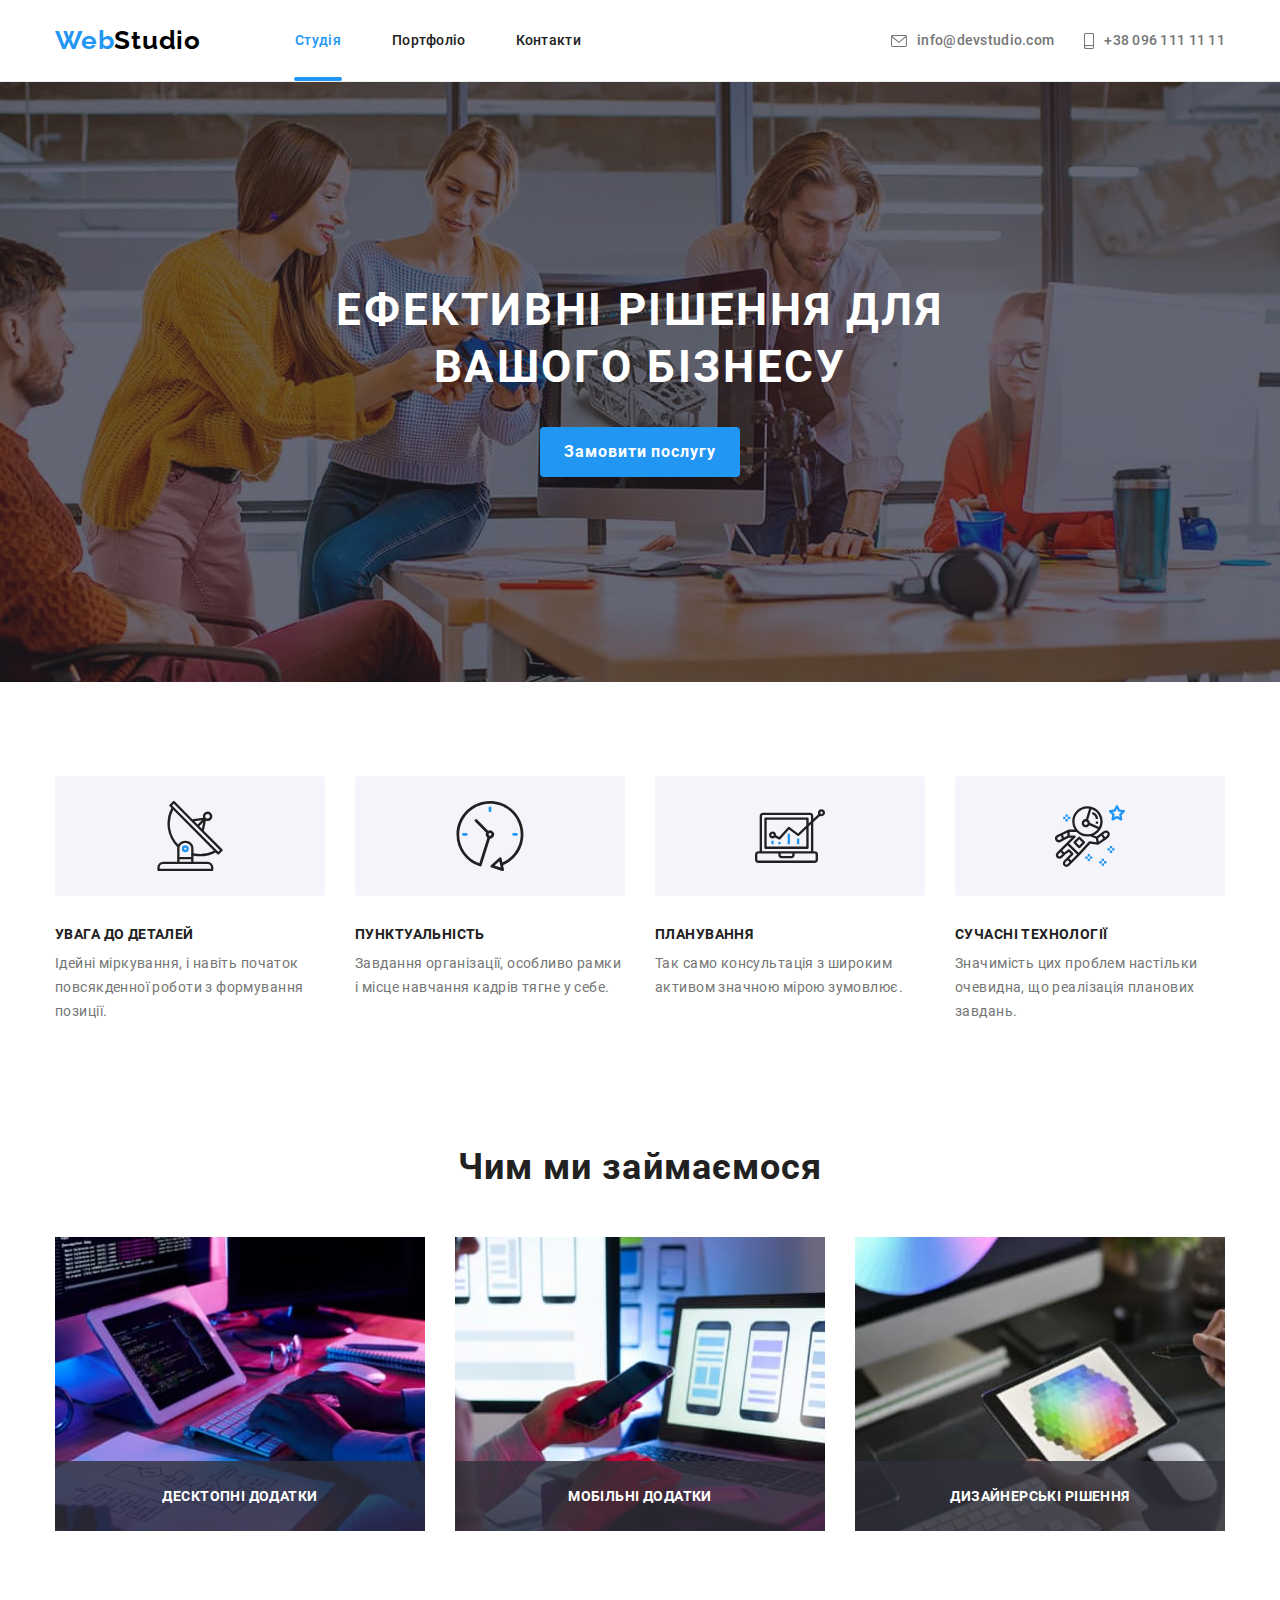
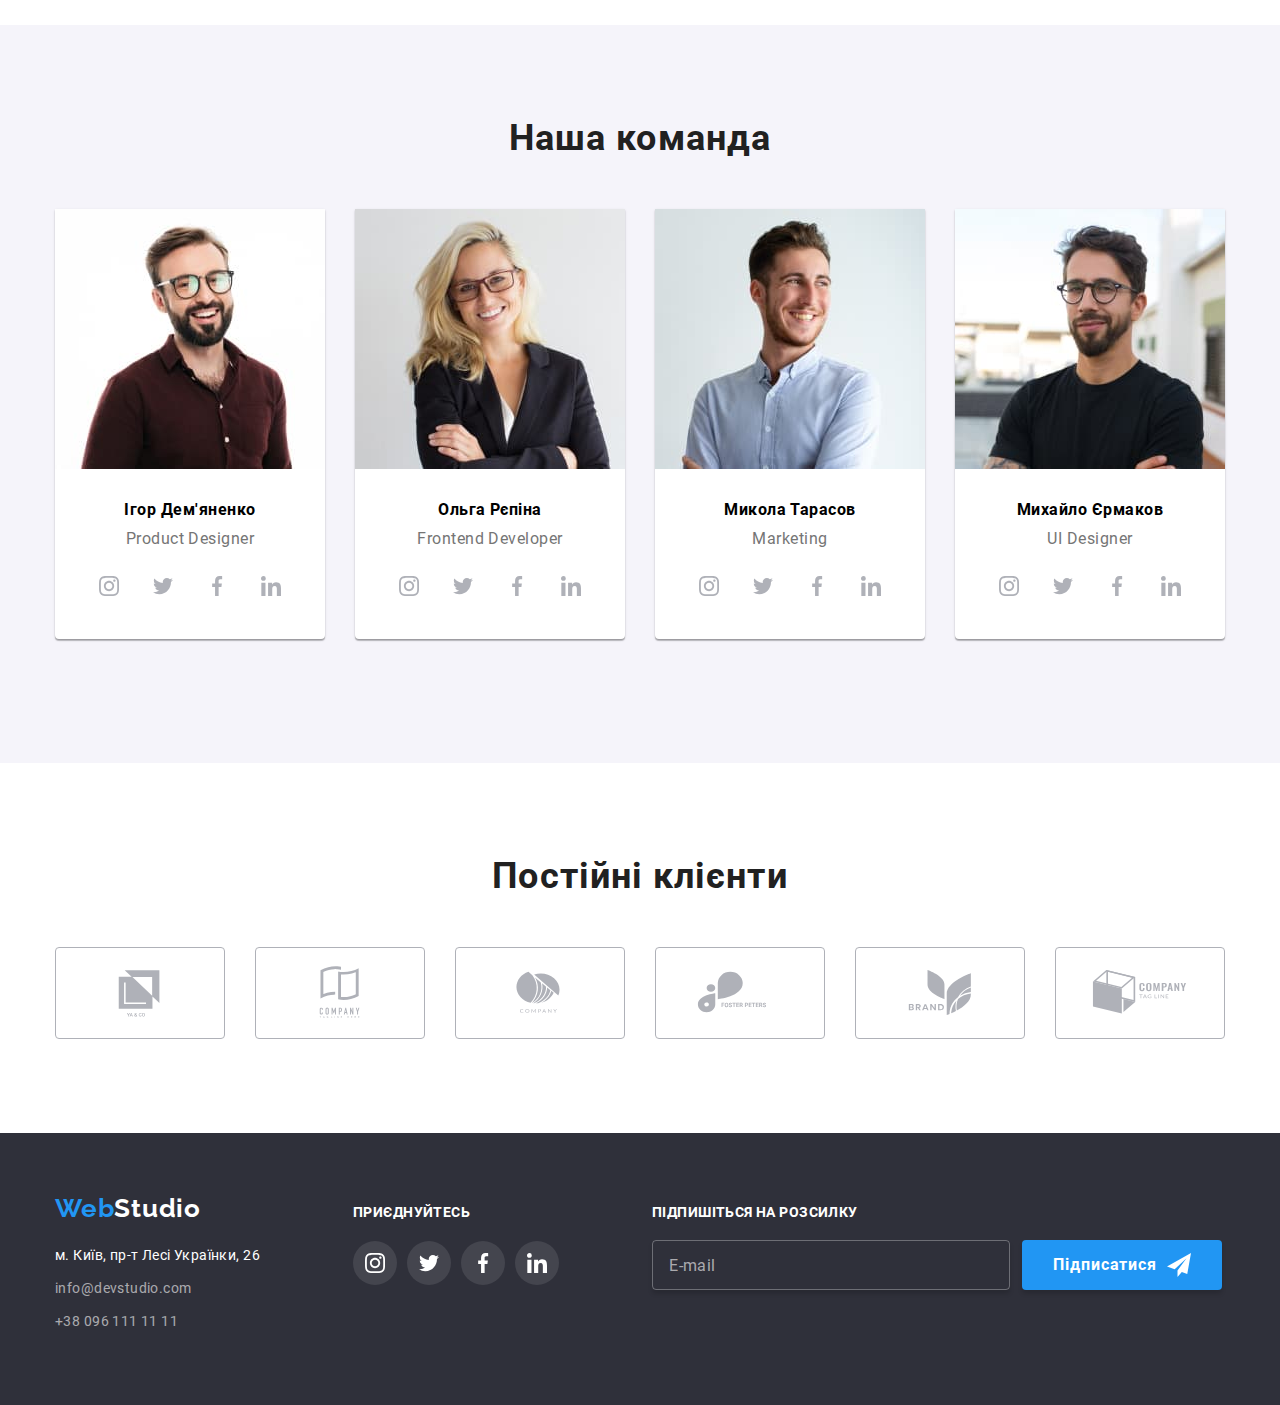
==== commit 049d089a: "Update code" ====
--- a/index.html
+++ b/index.html
@@ -130,27 +130,30 @@
           <h2 class="section__title">Чим ми займаємося</h2>
           <ul class="product__list">
             <li class="product__item">
-              <img
-                src="./images/img1.jpg"
-                alt="Руки людини лежать на клавіатурі,перед людиною ввімкнений планшет та комп'ютер."
-                width="370"
-              />
+              <picture>
+                <source srcset="./images/img1.jpg 1x, ./images/img-1-2x.jpg 2x">
+                   <img src="./images/img1.jpg" alt="Руки людини лежать на клавіатурі,перед людиною ввімкнений планшет та комп'ютер." />
+              </picture>
+              
               <div class="product__wrapper">
                 <p class="product__text">Десктопні додатки</p>
               </div>
             </li>
             <li class="product__item">
-              <img
-                src="./images/img2.jpg"
-                alt="Людина працює за комп'ютером, в лівій руці тримає смартфон."
-                width="370"
-              />
+              <picture>
+                <source srcset="./images/img2.jpg 1x, ./images/img-2-2x.jpg 2x">
+                <img src="./images/img2.jpg" 
+                     alt="Людина працює за комп'ютером, в лівій руці тримає смартфон." />
+              </picture>
               <div class="product__wrapper">
                 <p class="product__text">Мобільні додатки</p>
               </div>
             </li>
             <li class="product__item">
-              <img src="./images/img3.jpg" alt="Людина тримає в руках планшет." width="370" />
+              <picture>
+                <source srcset="./images/img3.jpg 1x, ./images/img-3-2x.jpg 2x">
+                <img src="./images/img3.jpg" alt="Людина працює за комп'ютером, в лівій руці тримає смартфон." />
+              </picture>
               <div class="product__wrapper">
                 <p class="product__text">Дизайнерські рішення</p>
               </div>
@@ -164,13 +167,10 @@
           <ul class="team__list">
             <li class="team__item">
               <picture>
-                <source media="max-width: 767px" srcset="./images/portrait1-1xmob.jpg 1x,
-                                       ./images/portrait1-2xmob.jpg 2x" />
-                <source media="max-width: 1199px" srcset="./images/portrait1-1xtab.jpg 1x,
-                                      ./images/portrait1-2xtab.jpg 2x" />
-                <source media="min-width: 1200px" srcset="./images/portrait1-1xdesk.jpg 1x,
-                                      ./images/portrait1-2xdesk.jpg 2x" />
-                <img src="./images/portrait1-2xmob.jpg" alt="Усміхнений бородатий чоловік брюнет в окулярах та коричневій сорочці."/>
+                <source srcset="./images/portrait1-1xdesk.jpg 1x, ./images/portrait1-2xdesk.jpg 2x" media="(min-width: 1200px)">
+                <source srcset="./images/portrait1-1xtab.jpg 1x, ./images/portrait1-2xtab.jpg 2x" media="(min-width: 768px)">
+                <source srcset="./images/portrait1-1xmob.jpg 1x, ./images/portrait1-2xmob.jpg 2x" >
+                <img src="./images/portrait1-1xmob.jpg" alt="Усміхнений бородатий чоловік брюнет в окулярах та коричневій сорочці."/>
               </picture>
               
               <div class="member">
@@ -210,14 +210,11 @@
             </li>
             <li class="team__item">
               <picture>
-                <source media="max-width: 767px" srcset="./images/portrait2-1xmob.jpg 1x,
-                                                     ./images/portrait2-2xmob.jpg 2x" />
-                <source media="max-width: 1199px" srcset="./images/portrait2-1xtab.jpg 1x,
-                                                    ./images/portrait2-2xtab.jpg 2x" />
-                <source media="min-width: 1200px" srcset="./images/portrait2-1xdesk.jpg 1x,
-                                                    ./images/portrait2-2xdesk.jpg 2x" />
-              <img
-                src="./images/portrait2-2xmob.jpg"
+                <source srcset="./images/portrait2-1xdesk.jpg 1x, ./images/portrait2-2xdesk.jpg 2x" media="(min-width: 1200px)" />
+                <source srcset="./images/portrait2-1xtab.jpg 1x, ./images/portrait2-2xtab.jpg 2x" media="(min-width: 768px)" />
+                <source srcset="./images/portrait2-1xmob.jpg 1x, ./images/portrait2-2xmob.jpg 2x" />
+                <img
+                src="./images/portrait2-1xmob.jpg"
                 alt="Усміхнена жінка блондинка в окулярах та чорному піджаку."
               />
               </picture>
@@ -258,13 +255,11 @@
             </li>
             <li class="team__item">
               <picture>
-              <source media="max-width: 767px" srcset="./images/portrait3-1xmob.jpg 1x,
-                                                                   ./images/portrait3-2xmob.jpg 2x" />
-              <source media="max-width: 1199px" srcset="./images/portrait3-1xtab.jpg 1x,
-                                                                  ./images/portrait3-2xtab.jpg 2x" />
-              <source media="min-width: 1200px" srcset="./images/portrait3-1xdesk.jpg 1x,
-                                                                  ./images/portrait3-2xdesk.jpg 2x" />
-              <img src="./images/portrait3-2xmob.jpg" alt="Усміхнений чоловік шатен у блакитній сорочці."/></picture>
+                <source srcset="./images/portrait3-1xdesk.jpg 1x, ./images/portrait3-2xdesk.jpg 2x" media="(min-width: 1200px)" />
+                <source srcset="./images/portrait3-1xtab.jpg 1x,./images/portrait3-2xtab.jpg 2x" media="(min-width: 768px)" />
+                <source srcset="./images/portrait3-1xmob.jpg 1x, ./images/portrait3-2xmob.jpg 2x" />
+              <img src="./images/portrait3-1xmob.jpg" alt="Усміхнений чоловік шатен у блакитній сорочці."/>
+             </picture>
               <div class="member">
                 <h3 class="member__title">Микола Тарасов</h3>
                 <p lang="en" class="member__text">Marketing</p>
@@ -302,14 +297,11 @@
             </li>
             <li class="team__item">
               <picture>
-                <source media="max-width: 767px" srcset="./images/portrait4-1xmob.jpg 1x,
-                                                         ./images/portrait4-2xmob.jpg 2x" />
-              <source media="max-width: 1199px" srcset=" ./images/portrait4-1xtab.jpg 1x,
-                                                        ./images/portrait4-2xtab.jpg 2x" />
-              <source media="min-width: 1200px" srcset="./images/portrait4-1xdesk.jpg 1x,
-                                                        ./images/portrait4-2xdesk.jpg 2x" />
-                <img 
-                src="./images/portrait4-2xmob.jpg" 
+                <source srcset="./images/portrait4-1xdesk.jpg 1x, ./images/portrait4-2xdesk.jpg 2x" media="(min-width: 1200px)" />
+                <source srcset="./images/portrait4-1xtab.jpg 1x, ./images/portrait4-2xtab.jpg 2x" media="(min-width: 768px)" />
+                <source srcset="./images/portrait4-1xmob.jpg 1x, ./images/portrait4-2xmob.jpg 2x" />
+              <img 
+                src="./images/portrait4-1xmob.jpg" 
                 alt="Усміхнений бородатий чоловік брюнет в окулярах та чорній футболці."
                  />
               </picture>
--- a/css/main.min.css
+++ b/css/main.min.css
@@ -1 +1 @@
-/*! modern-normalize v1.1.0 | MIT License | https://github.com/sindresorhus/modern-normalize */*,::before,::after{-webkit-box-sizing:border-box;box-sizing:border-box}html{line-height:1.15;-webkit-text-size-adjust:100%;-moz-tab-size:4;-o-tab-size:4;tab-size:4}body{margin:0;font-family:system-ui,-apple-system,"Segoe UI",Roboto,Helvetica,Arial,sans-serif,"Apple Color Emoji","Segoe UI Emoji"}hr{height:0;color:inherit}abbr[title]{-webkit-text-decoration:underline dotted;text-decoration:underline dotted}b,strong{font-weight:bolder}code,kbd,samp,pre{font-family:ui-monospace,SFMono-Regular,Consolas,"Liberation Mono",Menlo,monospace;font-size:1em}small{font-size:80%}sub,sup{font-size:75%;line-height:0;position:relative;vertical-align:baseline}sub{bottom:-0.25em}sup{top:-0.5em}table{text-indent:0;border-color:inherit}button,input,optgroup,select,textarea{font-family:inherit;font-size:100%;line-height:1.15;margin:0}button,select{text-transform:none}button,[type=button],[type=reset],[type=submit]{-webkit-appearance:button;-moz-appearance:button;appearance:button}::-moz-focus-inner{border-style:none;padding:0}:-moz-focusring{outline:1px dotted ButtonText}:-moz-ui-invalid{box-shadow:none}legend{padding:0}progress{vertical-align:baseline}::-webkit-inner-spin-button,::-webkit-outer-spin-button{height:auto}[type=search]{-webkit-appearance:textfield;-moz-appearance:textfield;appearance:textfield;outline-offset:-2px}::-webkit-search-decoration{-webkit-appearance:none;appearance:none}::-webkit-file-upload-button{-webkit-appearance:button;appearance:button;font:inherit}summary{display:list-item}@font-face{font-family:"Roboto";font-style:normal;font-weight:400;src:url("../fonts/roboto-v30-latin_cyrillic-regular.eot");src:local(""),url("../fonts/roboto-v30-latin_cyrillic-regular.eot?#iefix") format("embedded-opentype"),url("../fonts/roboto-v30-latin_cyrillic-regular.woff2") format("woff2"),url("../fonts/roboto-v30-latin_cyrillic-regular.woff") format("woff"),url("../fonts/roboto-v30-latin_cyrillic-regular.ttf") format("truetype"),url("../fonts/roboto-v30-latin_cyrillic-regular.svg#Roboto") format("svg")}@font-face{font-family:"Roboto";font-style:normal;font-weight:500;src:url("../fonts/roboto-v30-latin_cyrillic-500.eot");src:local(""),url("../fonts/roboto-v30-latin_cyrillic-500.eot?#iefix") format("embedded-opentype"),url("../fonts/roboto-v30-latin_cyrillic-500.woff2") format("woff2"),url("../fonts/roboto-v30-latin_cyrillic-500.woff") format("woff"),url("../fonts/roboto-v30-latin_cyrillic-500.ttf") format("truetype"),url("../fonts/roboto-v30-latin_cyrillic-500.svg#Roboto") format("svg")}@font-face{font-family:"Roboto";font-style:normal;font-weight:700;src:url("../fonts/roboto-v30-latin_cyrillic-700.eot");src:local(""),url("../fonts/roboto-v30-latin_cyrillic-700.eot?#iefix") format("embedded-opentype"),url("../fonts/roboto-v30-latin_cyrillic-700.woff2") format("woff2"),url("../fonts/roboto-v30-latin_cyrillic-700.woff") format("woff"),url("../fonts/roboto-v30-latin_cyrillic-700.ttf") format("truetype"),url("../fonts/roboto-v30-latin_cyrillic-700.svg#Roboto") format("svg")}@font-face{font-family:"Roboto";font-style:normal;font-weight:900;src:url("../fonts/roboto-v30-latin_cyrillic-900.eot");src:local(""),url("../fonts/roboto-v30-latin_cyrillic-900.eot?#iefix") format("embedded-opentype"),url("../fonts/roboto-v30-latin_cyrillic-900.woff2") format("woff2"),url("../fonts/roboto-v30-latin_cyrillic-900.woff") format("woff"),url("../fonts/roboto-v30-latin_cyrillic-900.ttf") format("truetype"),url("../fonts/roboto-v30-latin_cyrillic-900.svg#Roboto") format("svg")}@font-face{font-family:"Raleway";font-style:normal;font-weight:700;src:url("../fonts/raleway-v28-latin_cyrillic-700.eot");src:local(""),url("../fonts/raleway-v28-latin_cyrillic-700.eot?#iefix") format("embedded-opentype"),url("../fonts/raleway-v28-latin_cyrillic-700.woff2") format("woff2"),url("../fonts/raleway-v28-latin_cyrillic-700.woff") format("woff"),url("../fonts/raleway-v28-latin_cyrillic-700.ttf") format("truetype"),url("../fonts/raleway-v28-latin_cyrillic-700.svg#Raleway") format("svg")}.member__list,.team__list,.project,.product__list,.navigation__list,.mobile-menu__socials,.mobile-menu__contacts,.mobile-menu__nav,.footer-socials__list,.footer-contacts,.filter,.contacts,.clients,.benefits{margin:0;padding:0;list-style:none}*,*::before,*::after{-webkit-box-sizing:border-box;box-sizing:border-box}body{font-family:"Roboto",sans-serif;background-color:#fff}h1,h2,h3,h4,h5,h6,li{margin:0;padding:0}img{display:block;max-width:100%;height:auto}.visually-hidden{position:absolute;white-space:nowrap;width:1px;height:1px;overflow:hidden;border:0;padding:0;clip:rect(0 0 0 0);-webkit-clip-path:inset(50%);clip-path:inset(50%);margin:-1px}.container{padding-left:15px;padding-right:15px;margin:0 auto}@media screen and (min-width: 480px){.container{width:480px}}@media screen and (min-width: 768px){.container{width:768px}}@media screen and (min-width: 1200px){.container{width:1200px}}.section{padding:60px 0}@media screen and (min-width: 1200px){.section{padding:94px 0}}.section__title{font-size:28px;line-height:1.2;letter-spacing:.03em;color:#212121;text-align:center;margin-bottom:30px}@media screen and (min-width: 1200px){.section__title{font-size:36px;line-height:1.1;margin-bottom:50px}}.benefits{display:block;margin:0 auto}@media screen and (min-width: 768px){.benefits{display:-webkit-box;display:-ms-flexbox;display:flex;gap:30px;-ms-flex-wrap:wrap;flex-wrap:wrap;-webkit-box-pack:center;-ms-flex-pack:center;justify-content:center}}@media screen and (min-width: 1200px){.benefits{-ms-flex-wrap:nowrap;flex-wrap:nowrap}}.benefits__item{width:100%;margin-bottom:30px}.benefits__item:last-child{margin-bottom:0}@media screen and (min-width: 768px)and (max-width: 1199px){.benefits__item{width:345px}}@media screen and (min-width: 1200px){.benefits__item{width:270px}}.benefits__wrapper{width:450px;height:120px;background-color:#f5f4fa;margin-bottom:30px;border-radius:4px;display:-webkit-box;display:-ms-flexbox;display:flex;-webkit-box-pack:center;-ms-flex-pack:center;justify-content:center;-webkit-box-align:center;-ms-flex-align:center;align-items:center}@media screen and (min-width: 768px)and (max-width: 1199px){.benefits__wrapper{width:345px}}@media screen and (min-width: 1200px){.benefits__wrapper{width:270px}}.benefits__title{font-size:14px;line-height:1.15;letter-spacing:.03em;text-align:center;text-transform:uppercase;color:#212121;margin-bottom:10px}@media screen and (min-width: 768px){.benefits__title{text-align:left}}.benefits__text{font-size:14px;line-height:1.7;text-align:left;letter-spacing:.03em;color:#757575;margin:0 auto}.clients{display:-webkit-box;display:-ms-flexbox;display:flex;-webkit-box-pack:center;-ms-flex-pack:center;justify-content:center;-webkit-box-align:center;-ms-flex-align:center;align-items:center;-ms-flex-wrap:wrap;flex-wrap:wrap;gap:30px}.clients__item{display:block;width:210px;height:92px}@media screen and (min-width: 768px)and (max-width: 1199px){.clients__item{width:226px}}@media screen and (min-width: 1200px){.clients__item{width:170px}}.clients__link{display:-webkit-box;display:-ms-flexbox;display:flex;width:100%;height:100%;-webkit-box-pack:center;-ms-flex-pack:center;justify-content:center;-webkit-box-align:center;-ms-flex-align:center;align-items:center;border:1px solid #afb1b8;border-radius:4px;background-color:#fff;color:#afb1b8;-webkit-transition-property:color;transition-property:color;-webkit-transition-duration:250ms;transition-duration:250ms;-webkit-transition-timing-function:cubic-bezier(0.4, 0, 0.2, 1);transition-timing-function:cubic-bezier(0.4, 0, 0.2, 1);-webkit-transition-property:border-color;transition-property:border-color;transition-duration:250ms;transition-timing-function:cubic-bezier(0.4, 0, 0.2, 1)}.clients__link:hover,.clients__link:focus{color:#2196f3;fill:#2196f3;border-color:#2196f3}.clients__icon{fill:currentColor;-webkit-transition-property:fill;transition-property:fill;-webkit-transition-duration:250ms;transition-duration:250ms;-webkit-transition-timing-function:cubic-bezier(0.4, 0, 0.2, 1);transition-timing-function:cubic-bezier(0.4, 0, 0.2, 1)}.contacts{display:none}@media screen and (min-width: 768px)and (max-width: 1199px){.contacts{display:block;padding:21px 0}}@media screen and (min-width: 1200px){.contacts{display:-webkit-box;display:-ms-flexbox;display:flex;gap:30px}}@media screen and (min-width: 768px)and (max-width: 1199px){.contacts__item{margin-bottom:10px}.contacts__item:last-child{margin-bottom:0}}.contacts__link{font-size:12px;font-weight:500;line-height:1.17;text-decoration:none;letter-spacing:.02em;color:#757575;display:-webkit-box;display:-ms-flexbox;display:flex;-webkit-box-align:center;-ms-flex-align:center;align-items:center;-webkit-box-pack:left;-ms-flex-pack:left;justify-content:left;-webkit-transition-property:color;transition-property:color;-webkit-transition-duration:250ms;transition-duration:250ms;-webkit-transition-timing-function:cubic-bezier(0.4, 0, 0.2, 1);transition-timing-function:cubic-bezier(0.4, 0, 0.2, 1)}.contacts__link:hover,.contacts__link:focus{color:#2196f3;fill:#2196f3}@media screen and (min-width: 1200px){.contacts__link{font-size:14px;padding:32px 0}}.contacts__icon{fill:currentColor;margin-right:10px;-webkit-transition-property:fill;transition-property:fill;-webkit-transition-duration:250ms;transition-duration:250ms;-webkit-transition-timing-function:cubic-bezier(0.4, 0, 0.2, 1);transition-timing-function:cubic-bezier(0.4, 0, 0.2, 1)}.data-form{display:block;width:100%;margin:0}.data-form__label{display:block;margin-bottom:4px;color:#757575;cursor:pointer;font-size:12px;font-weight:400;line-height:1.171;letter-spacing:.01em}.data-form__input{display:block;padding:11px 12px 11px 42px;width:100%;border:1px solid rgba(33,33,33,.2);border-radius:4px;cursor:pointer;outline:none;-webkit-transition-property:border-color;transition-property:border-color;-webkit-transition-duration:250ms;transition-duration:250ms;-webkit-transition-timing-function:cubic-bezier(0.4, 0, 0.2, 1);transition-timing-function:cubic-bezier(0.4, 0, 0.2, 1)}.data-form__input:hover,.data-form__input:focus{border-color:#2196f3}.data-form__wrapper{margin:0;margin-bottom:10px;position:relative;color:#000}.data-form__icon{position:absolute;left:12px;top:11px;fill:currentColor;-webkit-transition-property:fill;transition-property:fill;-webkit-transition-duration:250ms;transition-duration:250ms;-webkit-transition-timing-function:cubic-bezier(0.4, 0, 0.2, 1);transition-timing-function:cubic-bezier(0.4, 0, 0.2, 1)}.data-form__input:hover+.data-form__icon,.data-form__input:focus+.data-form__icon{fill:#2196f3}.data-form__comment{width:100%;height:120px;resize:none;border:1px solid rgba(33,33,33,.2);border-radius:4px;margin-bottom:20px;padding:16px 12px;cursor:pointer;outline:none;font-size:14px;font-weight:400;line-height:1.2;letter-spacing:.01em;-webkit-transition-property:border-color;transition-property:border-color;-webkit-transition-duration:250ms;transition-duration:250ms;-webkit-transition-timing-function:cubic-bezier(0.4, 0, 0.2, 1);transition-timing-function:cubic-bezier(0.4, 0, 0.2, 1)}.data-form__comment:hover,.data-form__comment:focus{border-color:#2196f3}.data-form__comment::-webkit-input-placeholder{font-size:12px;font-weight:400;line-height:1.17;letter-spacing:.01em;color:rgba(117,117,117,.5019607843)}.data-form__comment::-moz-placeholder{font-size:12px;font-weight:400;line-height:1.17;letter-spacing:.01em;color:rgba(117,117,117,.5019607843)}.data-form__comment:-ms-input-placeholder{font-size:12px;font-weight:400;line-height:1.17;letter-spacing:.01em;color:rgba(117,117,117,.5019607843)}.data-form__comment::-ms-input-placeholder{font-size:12px;font-weight:400;line-height:1.17;letter-spacing:.01em;color:rgba(117,117,117,.5019607843)}.data-form__comment::placeholder{font-size:12px;font-weight:400;line-height:1.17;letter-spacing:.01em;color:rgba(117,117,117,.5019607843)}.data-form__button{display:block;margin:0 auto;width:200px;padding:10px 52px;background-color:#2196f3;color:#fff;border:0;border-radius:4px;-webkit-box-shadow:0px 4px 4px rgba(0,0,0,.1490196078);box-shadow:0px 4px 4px rgba(0,0,0,.1490196078);cursor:pointer;font-family:inherit;font-size:16px;font-weight:700;line-height:1.875;letter-spacing:.06em;-webkit-transition-property:background-color;transition-property:background-color;-webkit-transition-duration:250ms;transition-duration:250ms;-webkit-transition-timing-function:cubic-bezier(0.4, 0, 0.2, 1);transition-timing-function:cubic-bezier(0.4, 0, 0.2, 1)}.data-form__button:hover,.data-form__button:focus{background-color:#188ce8}.checkbox__label{display:-webkit-box;display:-ms-flexbox;display:flex;-webkit-box-pack:center;-ms-flex-pack:center;justify-content:center;-webkit-box-align:center;-ms-flex-align:center;align-items:center;gap:9px;margin-bottom:30px;cursor:pointer}.checkbox__text{margin:0;font-size:12px;font-weight:400;line-height:1.7;letter-spacing:.03em;color:#757575}@media screen and (min-width: 1200px){.checkbox__text{font-size:14px}}.checkbox__wrapper{display:-webkit-box;display:-ms-flexbox;display:flex;-webkit-box-pack:center;-ms-flex-pack:center;justify-content:center;-webkit-box-align:center;-ms-flex-align:center;align-items:center;width:16px;height:15px;border:2px solid #212121;border-radius:2px;background-color:#fff;color:#fff;-webkit-transition-property:background-color;transition-property:background-color;-webkit-transition-duration:250ms;transition-duration:250ms;-webkit-transition-timing-function:cubic-bezier(0.4, 0, 0.2, 1);transition-timing-function:cubic-bezier(0.4, 0, 0.2, 1)}.checkbox__input:checked+.checkbox__wrapper{background-color:#2196f3;border:none}.checkbox__icon{fill:currentColor}.checkbox__link{color:#2196f3}.filter{display:-webkit-box;display:-ms-flexbox;display:flex;-webkit-box-pack:center;-ms-flex-pack:center;justify-content:center;text-align:center;gap:8px;margin-bottom:50px}.filter__button{font-family:inherit;font-size:16px;font-weight:500;line-height:1.6;letter-spacing:.03em;color:#212121;background-color:#f5f4fa;display:block;border:0cm;border-radius:4px;cursor:pointer;padding:6px 22px;-webkit-transition-property:color;transition-property:color;-webkit-transition-duration:250ms;transition-duration:250ms;-webkit-transition-timing-function:cubic-bezier(0.4, 0, 0.2, 1);transition-timing-function:cubic-bezier(0.4, 0, 0.2, 1);-webkit-transition-property:background-color;transition-property:background-color;transition-duration:250ms;transition-timing-function:cubic-bezier(0.4, 0, 0.2, 1);-webkit-transition-property:-webkit-box-shadow;transition-property:-webkit-box-shadow;transition-property:box-shadow;transition-property:box-shadow, -webkit-box-shadow;transition-duration:250ms;transition-timing-function:cubic-bezier(0.4, 0, 0.2, 1)}.filter__button:hover,.filter__button:focus{background-color:#2196f3;color:#fff;-webkit-box-shadow:0px 2px 2px rgba(0,0,0,.12),0px 1px 2px rgba(0,0,0,.08),0px 3px 1px rgba(0,0,0,.1);box-shadow:0px 2px 2px rgba(0,0,0,.12),0px 1px 2px rgba(0,0,0,.08),0px 3px 1px rgba(0,0,0,.1)}.filter__button--current{background-color:#2196f3;color:#fff}.footer{background-color:#2f303a}.footer__container{padding:60px 0;text-align:center}@media screen and (min-width: 1200px){.footer__container{display:-webkit-box;display:-ms-flexbox;display:flex;-webkit-box-align:baseline;-ms-flex-align:baseline;align-items:baseline;gap:93px}}@media screen and (min-width: 768px)and (max-width: 1199px){.footer-block{display:-webkit-box;display:-ms-flexbox;display:flex;-webkit-box-align:baseline;-ms-flex-align:baseline;align-items:baseline;-webkit-box-pack:center;-ms-flex-pack:center;justify-content:center;gap:165px;margin-bottom:60px}}@media screen and (min-width: 1200px){.footer-block{display:-webkit-box;display:-ms-flexbox;display:flex;-webkit-box-align:baseline;-ms-flex-align:baseline;align-items:baseline;-webkit-box-pack:center;-ms-flex-pack:center;justify-content:center;gap:93px}}.footer-contacts{margin-bottom:60px}.footer-contacts__item{display:block;margin-bottom:12px}.footer-contacts__item:last-child{margin-bottom:0}@media screen and (min-width: 1200px){.footer-contacts__item{margin-bottom:9px}}.footer-contacts__link{font-size:14px;font-weight:400;font-style:normal;line-height:1.7;letter-spacing:.03em;text-decoration:none;color:#fff}.footer-contacts__link--grey{color:rgba(255,255,255,.6);-webkit-transition-property:color;transition-property:color;-webkit-transition-duration:250ms;transition-duration:250ms;-webkit-transition-timing-function:cubic-bezier(0.4, 0, 0.2, 1);transition-timing-function:cubic-bezier(0.4, 0, 0.2, 1)}.footer-contacts__link--grey:hover,.footer-contacts__link--grey:focus{color:#2196f3}.footer-socials{margin-bottom:60px}.footer-socials__text{font-size:14px;font-weight:700;line-height:1.2;text-align:center;letter-spacing:.03em;text-transform:uppercase;color:#fff;margin:0 auto;margin-bottom:20px}@media screen and (min-width: 1200px){.footer-socials__text{text-align:left}}.footer-socials__list{display:-webkit-box;display:-ms-flexbox;display:flex;-webkit-box-pack:center;-ms-flex-pack:center;justify-content:center;-webkit-box-align:center;-ms-flex-align:center;align-items:center;margin:0 auto;gap:10px}.footer-socials__item{display:block;width:44px;height:44px}.footer-socials__link{display:-webkit-box;display:-ms-flexbox;display:flex;width:100%;height:100%;border-radius:50%;-webkit-box-pack:center;-ms-flex-pack:center;justify-content:center;-webkit-box-align:center;-ms-flex-align:center;align-items:center;background-color:rgba(255,255,255,.1019607843);color:#fff;-webkit-transition-property:background-color;transition-property:background-color;-webkit-transition-duration:250ms;transition-duration:250ms;-webkit-transition-timing-function:cubic-bezier(0.4, 0, 0.2, 1);transition-timing-function:cubic-bezier(0.4, 0, 0.2, 1)}.footer-socials__link:hover,.footer-socials__link:focus{background-color:#2196f3}.footer-socials__icon{fill:currentColor}.header{border-bottom:1px solid #ececec}.header__container{display:-webkit-box;display:-ms-flexbox;display:flex;-webkit-box-pack:justify;-ms-flex-pack:justify;justify-content:space-between;-webkit-box-align:center;-ms-flex-align:center;align-items:center}.hero{background-color:#2f303a;padding:118px 0}@media screen and (min-width: 1200px){.hero{padding:200px 0}}.hero__overlay{margin:0 auto}@media screen and (min-device-pixel-ratio: 2)and (max-width: 767px),screen and (-webkit-min-device-pixel-ratio: 2)and (max-width: 767px),screen and (min-resolution: 192dpi)and (max-width: 767px),screen and (min-resolution: 2dppx)and (max-width: 767px){.hero__overlay{background-image:-webkit-gradient(linear, left top, right top, from(rgba(47, 48, 58, 0.4)), to(rgba(47, 48, 58, 0.4))),url(../images/bg-mobile@2x.jpg);background-image:linear-gradient(to right, rgba(47, 48, 58, 0.4), rgba(47, 48, 58, 0.4)),url(../images/bg-mobile@2x.jpg)}}@media screen and (max-width: 767px){.hero__overlay{background-image:-webkit-gradient(linear, left top, right top, from(rgba(47, 48, 58, 0.4)), to(rgba(47, 48, 58, 0.4))),url(../images/bg-mobile@1x.jpg);background-image:linear-gradient(to right, rgba(47, 48, 58, 0.4), rgba(47, 48, 58, 0.4)),url(../images/bg-mobile@1x.jpg);max-width:767px;height:400px;background-repeat:no-repeat;background-size:cover;background-position:center}}@media screen and (min-device-pixel-ratio: 2)and (min-width: 768px),screen and (-webkit-min-device-pixel-ratio: 2)and (min-width: 768px),screen and (min-resolution: 192dpi)and (min-width: 768px),screen and (min-resolution: 2dppx)and (min-width: 768px){.hero__overlay{background-image:-webkit-gradient(linear, left top, right top, from(rgba(47, 48, 58, 0.4)), to(rgba(47, 48, 58, 0.4))),url(../images/bg-tablet@2x.jpg);background-image:linear-gradient(to right, rgba(47, 48, 58, 0.4), rgba(47, 48, 58, 0.4)),url(../images/bg-tablet@2x.jpg)}}@media screen and (min-width: 768px){.hero__overlay{background-image:-webkit-gradient(linear, left top, right top, from(rgba(47, 48, 58, 0.4)), to(rgba(47, 48, 58, 0.4))),url(../images/bg-tablet@1x.jpg);background-image:linear-gradient(to right, rgba(47, 48, 58, 0.4), rgba(47, 48, 58, 0.4)),url(../images/bg-tablet@1x.jpg);height:459px;background-repeat:no-repeat;background-size:cover;background-position:center}}@media screen and (min-device-pixel-ratio: 2)and (min-width: 1200px),screen and (-webkit-min-device-pixel-ratio: 2)and (min-width: 1200px),screen and (min-resolution: 192dpi)and (min-width: 1200px),screen and (min-resolution: 2dppx)and (min-width: 1200px){.hero__overlay{background-image:-webkit-gradient(linear, left top, right top, from(rgba(47, 48, 58, 0.4)), to(rgba(47, 48, 58, 0.4))),url(../images/bg-desktop@2x.jpg);background-image:linear-gradient(to right, rgba(47, 48, 58, 0.4), rgba(47, 48, 58, 0.4)),url(../images/bg-desktop@2x.jpg)}}@media screen and (min-width: 1200px){.hero__overlay{background-image:-webkit-gradient(linear, left top, right top, from(rgba(47, 48, 58, 0.4)), to(rgba(47, 48, 58, 0.4))),url(../images/bg-desktop@1x.jpg);background-image:linear-gradient(to right, rgba(47, 48, 58, 0.4), rgba(47, 48, 58, 0.4)),url(../images/bg-desktop@1x.jpg);background-repeat:no-repeat;background-size:cover;background-position:center;height:600px;max-width:1600px}}.hero__title{font-size:26px;text-transform:uppercase;line-height:1.6;letter-spacing:.06em;color:#fff;max-width:360px;text-align:center;margin:0 auto;margin-bottom:30px}@media screen and (min-width: 1200px){.hero__title{font-size:44px;line-height:1.3;max-width:696px}}.hero__button{font-size:16px;font-weight:700;line-height:1.875;letter-spacing:.06em;font-family:inherit;cursor:pointer;color:#fff;background-color:#2196f3;display:block;text-align:center;margin:0 auto;padding:10px 24px;border:0;border-radius:4px;-webkit-transition-property:background-color;transition-property:background-color;-webkit-transition-duration:250ms;transition-duration:250ms;-webkit-transition-timing-function:cubic-bezier(0.4, 0, 0.2, 1);transition-timing-function:cubic-bezier(0.4, 0, 0.2, 1)}.hero__button:hover,.hero__button:focus{background-color:#188ce8}.logo{font-family:"Raleway",sans-serif;font-size:24px;font-weight:700;text-decoration:none;line-height:1.2;letter-spacing:.03em;color:#2196f3}@media screen and (min-width: 1200px){.logo{font-size:26px}}.header__logo{display:block;padding:16px 0}.header__logo--black{color:#000}@media screen and (min-width: 768px)and (max-width: 1199px){.header__logo{margin-right:88px;padding:26px 0}}@media screen and (min-width: 1200px){.header__logo{padding:25px 0}}.footer__logo{display:block;margin-bottom:28px;padding:0}.footer__logo--white{color:#fff}@media screen and (min-width: 1200px){.footer__logo{margin-bottom:20px}}.mobile-menu{display:none;position:absolute;pointer-events:none;padding:48px 40px;left:0;top:0;width:100%;background-color:#fff}.js-menu-container.is-open{display:block}.mobile-menu__button-open{position:absolute;top:10px;right:15px;display:-webkit-box;display:-ms-flexbox;display:flex;margin:0;padding:0;border:none;background-color:rgba(0,0,0,0);fill:#212121;-webkit-transition-property:fill;transition-property:fill;-webkit-transition-duration:250ms;transition-duration:250ms;-webkit-transition-timing-function:cubic-bezier(0.4, 0, 0.2, 1);transition-timing-function:cubic-bezier(0.4, 0, 0.2, 1)}.mobile-menu__button-open:hover,.mobile-menu__button-open:focus{fill:#2196f3}@media screen and (min-width: 768px){.mobile-menu__button-open{display:none}}.mobile-menu__button-close{position:absolute;top:10px;right:15px;display:-webkit-box;display:-ms-flexbox;display:flex;margin:0;padding:0;border:none;background-color:rgba(0,0,0,0);fill:#212121;-webkit-transition-property:fill;transition-property:fill;-webkit-transition-duration:250ms;transition-duration:250ms;-webkit-transition-timing-function:cubic-bezier(0.4, 0, 0.2, 1);transition-timing-function:cubic-bezier(0.4, 0, 0.2, 1)}.mobile-menu__button-close:hover,.mobile-menu__button-close:focus{fill:#2196f3}.mobile-menu__nav{display:block}.mobile-menu__nav-item{display:block;margin-bottom:32px}.mobile-menu__nav-item:last-child{margin-bottom:306px}.mobile-menu__nav-link{font-size:40px;font-weight:500;line-height:1.2;text-decoration:none;letter-spacing:.02em;color:#212121;display:block;cursor:pointer;-webkit-transition-property:color;transition-property:color;-webkit-transition-duration:250ms;transition-duration:250ms;-webkit-transition-timing-function:cubic-bezier(0.4, 0, 0.2, 1);transition-timing-function:cubic-bezier(0.4, 0, 0.2, 1)}.mobile-menu__nav-link:hover,.mobile-menu__nav-link:focus{color:#2196f3}.mobile-menu__contacts{display:block}.mobile-menu__contacts-item{display:block;margin-bottom:32px}.mobile-menu__contacts-item:last-child{margin-bottom:64px}.mobile-menu__tel{font-size:34px;font-weight:500;line-height:1.2;text-decoration:none;letter-spacing:.02em;color:#2196f3;cursor:pointer}.mobile-menu__email{font-size:24px;font-weight:500;line-height:1.2;text-decoration:none;letter-spacing:.02em;color:#757575;cursor:pointer}.mobile-menu__socials{display:-webkit-box;display:-ms-flexbox;display:flex}.mobile-menu__socials-item{display:block;padding:0 10px;border-right:1px solid rgba(33,33,33,.2)}.mobile-menu__socials-item:first-child{padding-left:0}.mobile-menu__socials-item:last-child{padding-right:0;border-right:none}.mobile-menu__socials-link{font-size:18pxpx;font-weight:500;line-height:1.2;text-decoration:none;letter-spacing:.02em;color:#2196f3;cursor:pointer}.backdrop{position:fixed;left:0;top:0;width:100%;height:100%;z-index:1;opacity:1;-webkit-transition-property:opacity;transition-property:opacity;-webkit-transition-duration:250ms;transition-duration:250ms;-webkit-transition-timing-function:cubic-bezier(0.4, 0, 0.2, 1);transition-timing-function:cubic-bezier(0.4, 0, 0.2, 1);-webkit-transition-property:visibility;transition-property:visibility;transition-duration:250ms;transition-timing-function:cubic-bezier(0.4, 0, 0.2, 1);background-color:rgba(0,0,0,.2)}.is-hidden{opacity:0;visibility:hidden;pointer-events:none}.modal{padding:40px;width:450px;background-color:#fff;-webkit-box-shadow:0px 2px 1px rgba(0,0,0,.2),0px 1px 1px rgba(0,0,0,.14),0px 1px 3px rgba(0,0,0,.12);box-shadow:0px 2px 1px rgba(0,0,0,.2),0px 1px 1px rgba(0,0,0,.14),0px 1px 3px rgba(0,0,0,.12);border-radius:4px;position:absolute;left:50%;top:50%;-webkit-transform:translate(-50%, -50%) scaleX(1);transform:translate(-50%, -50%) scaleX(1);-webkit-transition-property:-webkit-transform;transition-property:-webkit-transform;transition-property:transform;transition-property:transform, -webkit-transform;-webkit-transition-duration:250ms;transition-duration:250ms;-webkit-transition-timing-function:cubic-bezier(0.4, 0, 0.2, 1);transition-timing-function:cubic-bezier(0.4, 0, 0.2, 1)}@media screen and (min-width: 1200px){.modal{width:528px}}.backdrop.is-hidden .modal{-webkit-transform:translate(-50%, -50%) scaleX(0.5);transform:translate(-50%, -50%) scaleX(0.5)}.modal__button{display:-webkit-box;display:-ms-flexbox;display:flex;-webkit-box-pack:center;-ms-flex-pack:center;justify-content:center;-webkit-box-align:center;-ms-flex-align:center;align-items:center;width:30px;height:30px;border-radius:50%;border:1px solid rgba(0,0,0,.1019607843);background-color:#fff;fill:#000;color:#000;cursor:pointer;position:absolute;right:8px;top:8px;top:8px}.modal__icon{fill:currentColor;-webkit-transition-property:fill;transition-property:fill;-webkit-transition-duration:250ms;transition-duration:250ms;-webkit-transition-timing-function:cubic-bezier(0.4, 0, 0.2, 1);transition-timing-function:cubic-bezier(0.4, 0, 0.2, 1)}.modal__button:hover .modal__icon,.modal__button:focus .modal__icon{fill:#2196f3}.modal__title{margin:0;margin-bottom:12px;text-align:center;font-size:20px;font-weight:700;line-height:1.172;letter-spacing:.03em;color:#212121}.navigation{display:-webkit-box;display:-ms-flexbox;display:flex}@media screen and (min-width: 1200px){.navigation{display:-webkit-box;display:-ms-flexbox;display:flex;-webkit-box-align:center;-ms-flex-align:center;align-items:center;gap:93px}}.navigation__list{display:none}@media screen and (min-width: 768px){.navigation__list{display:-webkit-box;display:-ms-flexbox;display:flex;gap:50px}}.navigation__item{display:block;position:relative}.navigation__studio{width:45px}@media screen and (min-width: 1200px){.navigation__studio{width:48px}}.navigation__studio::after{position:absolute;content:"";left:0;bottom:0;width:100%;height:4px;background-color:#2196f3;border-radius:2px}.navigation__link{font-size:14px;font-weight:500;line-height:1.2;text-decoration:none;letter-spacing:.02em;color:#212121;display:block;padding:32px 0;text-align:center;-webkit-transition-property:color;transition-property:color;-webkit-transition-duration:250ms;transition-duration:250ms;-webkit-transition-timing-function:cubic-bezier(0.4, 0, 0.2, 1);transition-timing-function:cubic-bezier(0.4, 0, 0.2, 1)}.navigation__link:hover,.navigation__link:focus{color:#2196f3}.navigation__link--current{color:#2196f3}.navigation__portfolio{width:78px}.navigation__portfolio::after{position:absolute;content:"";left:0;bottom:0;width:100%;height:4px;background-color:#2196f3;border-radius:2px}.product{display:none;padding:0 0 94px 0}.product__list{display:-webkit-box;display:-ms-flexbox;display:flex;gap:30px}.product__item{display:-webkit-box;display:-ms-flexbox;display:flex;position:relative;width:370px}.product__wrapper{display:-webkit-box;display:-ms-flexbox;display:flex;-webkit-box-pack:center;-ms-flex-pack:center;justify-content:center;-webkit-box-align:center;-ms-flex-align:center;align-items:center;background-color:rgba(47,48,58,.8);position:absolute;width:100%;height:70px;left:0;bottom:0}.product__text{font-size:14px;font-weight:700;line-height:1.2;letter-spacing:.03em;text-transform:uppercase;color:#fff}@media screen and (min-width: 1200px){.product{display:block}}.project{display:-webkit-box;display:-ms-flexbox;display:flex;-ms-flex-wrap:wrap;flex-wrap:wrap;gap:30px}.project__link{display:block;text-decoration:none;-webkit-transition-property:-webkit-box-shadow;transition-property:-webkit-box-shadow;transition-property:box-shadow;transition-property:box-shadow, -webkit-box-shadow;-webkit-transition-duration:250ms;transition-duration:250ms;-webkit-transition-timing-function:cubic-bezier(0.4, 0, 0.2, 1);transition-timing-function:cubic-bezier(0.4, 0, 0.2, 1)}.project__link:hover,.project__link:focus{-webkit-box-shadow:1px 4px 6px rgba(0,0,0,.16),0px 4px 4px rgba(0,0,0,.06),0px 1px 1px rgba(0,0,0,.12);box-shadow:1px 4px 6px rgba(0,0,0,.16),0px 4px 4px rgba(0,0,0,.06),0px 1px 1px rgba(0,0,0,.12)}.project__wrapper{position:relative;width:370px;height:294px;overflow:hidden;background-color:#fff}.project__overlay{padding:63px 24px;background-color:rgba(33,150,243,.9019607843);position:absolute;width:100%;height:100%;top:0;left:0;-webkit-transform:translateY(101%);transform:translateY(101%);-webkit-transition-property:-webkit-transform;transition-property:-webkit-transform;transition-property:transform;transition-property:transform, -webkit-transform;-webkit-transition-duration:250ms;transition-duration:250ms;-webkit-transition-timing-function:cubic-bezier(0.4, 0, 0.2, 1);transition-timing-function:cubic-bezier(0.4, 0, 0.2, 1)}.project__link:hover .project__overlay,.project__link:focus .project__overlay{-webkit-transform:translateY(0);transform:translateY(0)}.project__description{font-size:18px;line-height:1.5;letter-spacing:.03em;color:#fff;margin:0}.project__content{padding:20px 24px;border-right:1px solid #eee;border-bottom:1px solid #eee;border-left:1px solid #eee}.project__title{font-size:18px;line-height:2;letter-spacing:.06em;color:#212121;margin-bottom:4px}.project__text{font-size:16px;line-height:1.8;letter-spacing:.03em;color:#757575;margin:0 auto}.subscribe__title{display:block;margin:0 auto 20px auto;font-size:14px;font-weight:700;line-height:1.172;letter-spacing:.03em;text-transform:uppercase;text-align:center;color:#fff;cursor:pointer}@media screen and (min-width: 1200px){.subscribe__title{text-align:left}}.subscribe__wrapper{margin:0}@media screen and (min-width: 1200px){.subscribe__wrapper{display:-webkit-box;display:-ms-flexbox;display:flex;-webkit-box-pack:center;-ms-flex-pack:center;justify-content:center;-webkit-box-align:center;-ms-flex-align:center;align-items:center}}.subscribe__input{width:100%;height:50px;margin:0 auto 20px auto;padding:15px 16px;border:1px solid rgba(255,255,255,.3019607843);border-radius:4px;background-color:rgba(0,0,0,0);color:rgba(255,255,255,.6);outline:0;cursor:pointer;-webkit-box-shadow:0px 4px 4px rgba(0,0,0,.1490196078);box-shadow:0px 4px 4px rgba(0,0,0,.1490196078)}.subscribe__input::-webkit-input-placeholder{font-size:16px;font-weight:400;line-height:1.25;letter-spacing:.03em;color:rgba(255,255,255,.6)}.subscribe__input::-moz-placeholder{font-size:16px;font-weight:400;line-height:1.25;letter-spacing:.03em;color:rgba(255,255,255,.6)}.subscribe__input:-ms-input-placeholder{font-size:16px;font-weight:400;line-height:1.25;letter-spacing:.03em;color:rgba(255,255,255,.6)}.subscribe__input::-ms-input-placeholder{font-size:16px;font-weight:400;line-height:1.25;letter-spacing:.03em;color:rgba(255,255,255,.6)}.subscribe__input::placeholder{font-size:16px;font-weight:400;line-height:1.25;letter-spacing:.03em;color:rgba(255,255,255,.6)}@media screen and (min-width: 768px)and (max-width: 1199px){.subscribe__input{display:-webkit-box;display:-ms-flexbox;display:flex;width:450px}}@media screen and (min-width: 1200px){.subscribe__input{width:358px;margin:0 12px 0 0}}.subscribe__button{display:-webkit-box;display:-ms-flexbox;display:flex;width:200px;-webkit-box-pack:center;-ms-flex-pack:center;justify-content:center;-webkit-box-align:center;-ms-flex-align:center;align-items:center;gap:10px;padding:10px 28px;margin:0 auto;background-color:#2196f3;color:#fff;border:0;border-radius:4px;cursor:pointer;-webkit-box-shadow:0px 4px 4px rgba(0,0,0,.1490196078);box-shadow:0px 4px 4px rgba(0,0,0,.1490196078);font-family:inherit;font-size:16px;font-weight:700;line-height:1.875;letter-spacing:.06em;-webkit-transition-property:background-color;transition-property:background-color;-webkit-transition-duration:250ms;transition-duration:250ms;-webkit-transition-timing-function:cubic-bezier(0.4, 0, 0.2, 1);transition-timing-function:cubic-bezier(0.4, 0, 0.2, 1)}.subscribe__button:hover,.subscribe__button:focus{background-color:#188ce8}.subscribe__icon{fill:currentColor}.team{background-color:#f5f4fa}.team__list{margin:0 auto}@media screen and (min-width: 768px)and (max-width: 1199px){.team__list{display:-webkit-box;display:-ms-flexbox;display:flex;gap:30px;-ms-flex-wrap:wrap;flex-wrap:wrap;-webkit-box-pack:center;-ms-flex-pack:center;justify-content:center}}@media screen and (min-width: 1200px){.team__list{display:-webkit-box;display:-ms-flexbox;display:flex;gap:30px;-ms-flex-wrap:nowrap;flex-wrap:nowrap}}.team__item{background-color:#fff;-webkit-box-shadow:0px 1px 3px rgba(0,0,0,.12),0px 1px 1px rgba(0,0,0,.14),0px 2px 1px rgba(0,0,0,.2);box-shadow:0px 1px 3px rgba(0,0,0,.12),0px 1px 1px rgba(0,0,0,.14),0px 2px 1px rgba(0,0,0,.2);border-radius:0px 0px 4px 4px;margin-bottom:30px;width:450px;height:100%}.team__item:last-child{margin-bottom:0}@media screen and (min-width: 768px)and (max-width: 1199px){.team__item{width:354px}}@media screen and (min-width: 1200px){.team__item{width:270px}}.member{padding:30px 0 24px 0;border:1px solid rgba(0,0,0,0)}@media screen and (min-width: 1200px){.member{padding:30px 0}}.member__title{font-size:16px;line-height:1.2;letter-spacing:.03em;color:var(--head-color);text-align:center;margin-bottom:10px}.member__text{font-size:16px;line-height:1.2;letter-spacing:.03em;color:#757575;text-align:center;margin:0 auto}.member__list{display:-webkit-box;display:-ms-flexbox;display:flex;-webkit-box-pack:center;-ms-flex-pack:center;justify-content:center;-webkit-box-align:center;-ms-flex-align:center;align-items:center;margin-top:16px;gap:10px}.member__item{display:block;width:44px;height:44px}.member__link{display:-webkit-box;display:-ms-flexbox;display:flex;width:100%;height:100%;border-radius:50%;-webkit-box-pack:center;-ms-flex-pack:center;justify-content:center;-webkit-box-align:center;-ms-flex-align:center;align-items:center;background-color:#fff;color:#afb1b8;-webkit-transition-property:color;transition-property:color;-webkit-transition-duration:250ms;transition-duration:250ms;-webkit-transition-timing-function:cubic-bezier(0.4, 0, 0.2, 1);transition-timing-function:cubic-bezier(0.4, 0, 0.2, 1);-webkit-transition-property:background-color;transition-property:background-color;transition-duration:250ms;transition-timing-function:cubic-bezier(0.4, 0, 0.2, 1)}.member__link:hover,.member__link:focus{background-color:#2196f3;fill:#fff}.member__icon{fill:currentColor;-webkit-transition-property:fill;transition-property:fill;-webkit-transition-duration:250ms;transition-duration:250ms;-webkit-transition-timing-function:cubic-bezier(0.4, 0, 0.2, 1);transition-timing-function:cubic-bezier(0.4, 0, 0.2, 1)}.member__link:hover .member__icon,.member__link:focus .member__icon{fill:#fff}/*# sourceMappingURL=main.min.css.map */+/*! modern-normalize v1.1.0 | MIT License | https://github.com/sindresorhus/modern-normalize */*,::before,::after{-webkit-box-sizing:border-box;box-sizing:border-box}html{line-height:1.15;-webkit-text-size-adjust:100%;-moz-tab-size:4;-o-tab-size:4;tab-size:4}body{margin:0;font-family:system-ui,-apple-system,"Segoe UI",Roboto,Helvetica,Arial,sans-serif,"Apple Color Emoji","Segoe UI Emoji"}hr{height:0;color:inherit}abbr[title]{-webkit-text-decoration:underline dotted;text-decoration:underline dotted}b,strong{font-weight:bolder}code,kbd,samp,pre{font-family:ui-monospace,SFMono-Regular,Consolas,"Liberation Mono",Menlo,monospace;font-size:1em}small{font-size:80%}sub,sup{font-size:75%;line-height:0;position:relative;vertical-align:baseline}sub{bottom:-0.25em}sup{top:-0.5em}table{text-indent:0;border-color:inherit}button,input,optgroup,select,textarea{font-family:inherit;font-size:100%;line-height:1.15;margin:0}button,select{text-transform:none}button,[type=button],[type=reset],[type=submit]{-webkit-appearance:button;-moz-appearance:button;appearance:button}::-moz-focus-inner{border-style:none;padding:0}:-moz-focusring{outline:1px dotted ButtonText}:-moz-ui-invalid{box-shadow:none}legend{padding:0}progress{vertical-align:baseline}::-webkit-inner-spin-button,::-webkit-outer-spin-button{height:auto}[type=search]{-webkit-appearance:textfield;-moz-appearance:textfield;appearance:textfield;outline-offset:-2px}::-webkit-search-decoration{-webkit-appearance:none;appearance:none}::-webkit-file-upload-button{-webkit-appearance:button;appearance:button;font:inherit}summary{display:list-item}@font-face{font-family:"Roboto";font-style:normal;font-weight:400;src:url("../fonts/roboto-v30-latin_cyrillic-regular.eot");src:local(""),url("../fonts/roboto-v30-latin_cyrillic-regular.eot?#iefix") format("embedded-opentype"),url("../fonts/roboto-v30-latin_cyrillic-regular.woff2") format("woff2"),url("../fonts/roboto-v30-latin_cyrillic-regular.woff") format("woff"),url("../fonts/roboto-v30-latin_cyrillic-regular.ttf") format("truetype"),url("../fonts/roboto-v30-latin_cyrillic-regular.svg#Roboto") format("svg")}@font-face{font-family:"Roboto";font-style:normal;font-weight:500;src:url("../fonts/roboto-v30-latin_cyrillic-500.eot");src:local(""),url("../fonts/roboto-v30-latin_cyrillic-500.eot?#iefix") format("embedded-opentype"),url("../fonts/roboto-v30-latin_cyrillic-500.woff2") format("woff2"),url("../fonts/roboto-v30-latin_cyrillic-500.woff") format("woff"),url("../fonts/roboto-v30-latin_cyrillic-500.ttf") format("truetype"),url("../fonts/roboto-v30-latin_cyrillic-500.svg#Roboto") format("svg")}@font-face{font-family:"Roboto";font-style:normal;font-weight:700;src:url("../fonts/roboto-v30-latin_cyrillic-700.eot");src:local(""),url("../fonts/roboto-v30-latin_cyrillic-700.eot?#iefix") format("embedded-opentype"),url("../fonts/roboto-v30-latin_cyrillic-700.woff2") format("woff2"),url("../fonts/roboto-v30-latin_cyrillic-700.woff") format("woff"),url("../fonts/roboto-v30-latin_cyrillic-700.ttf") format("truetype"),url("../fonts/roboto-v30-latin_cyrillic-700.svg#Roboto") format("svg")}@font-face{font-family:"Roboto";font-style:normal;font-weight:900;src:url("../fonts/roboto-v30-latin_cyrillic-900.eot");src:local(""),url("../fonts/roboto-v30-latin_cyrillic-900.eot?#iefix") format("embedded-opentype"),url("../fonts/roboto-v30-latin_cyrillic-900.woff2") format("woff2"),url("../fonts/roboto-v30-latin_cyrillic-900.woff") format("woff"),url("../fonts/roboto-v30-latin_cyrillic-900.ttf") format("truetype"),url("../fonts/roboto-v30-latin_cyrillic-900.svg#Roboto") format("svg")}@font-face{font-family:"Raleway";font-style:normal;font-weight:700;src:url("../fonts/raleway-v28-latin_cyrillic-700.eot");src:local(""),url("../fonts/raleway-v28-latin_cyrillic-700.eot?#iefix") format("embedded-opentype"),url("../fonts/raleway-v28-latin_cyrillic-700.woff2") format("woff2"),url("../fonts/raleway-v28-latin_cyrillic-700.woff") format("woff"),url("../fonts/raleway-v28-latin_cyrillic-700.ttf") format("truetype"),url("../fonts/raleway-v28-latin_cyrillic-700.svg#Raleway") format("svg")}.member__list,.team__list,.project,.product__list,.navigation__list,.mobile-menu__socials,.mobile-menu__contacts,.mobile-menu__nav,.footer-socials__list,.footer-contacts,.filter,.contacts,.clients,.benefits{margin:0;padding:0;list-style:none}*,*::before,*::after{-webkit-box-sizing:border-box;box-sizing:border-box}body{font-family:"Roboto",sans-serif;background-color:#fff}h1,h2,h3,h4,h5,h6,li{margin:0;padding:0}img{display:block;max-width:100%;height:auto}.visually-hidden{position:absolute;white-space:nowrap;width:1px;height:1px;overflow:hidden;border:0;padding:0;clip:rect(0 0 0 0);-webkit-clip-path:inset(50%);clip-path:inset(50%);margin:-1px}.container{padding-left:15px;padding-right:15px;margin:0 auto}@media screen and (min-width: 480px){.container{width:480px}}@media screen and (min-width: 768px){.container{width:768px}}@media screen and (min-width: 1200px){.container{width:1200px}}.section{padding:60px 0}@media screen and (min-width: 1200px){.section{padding:94px 0}}.section__title{font-size:28px;line-height:1.2;letter-spacing:.03em;color:#212121;text-align:center;margin-bottom:30px}@media screen and (min-width: 1200px){.section__title{font-size:36px;line-height:1.1;margin-bottom:50px}}.benefits{display:block;margin:0 auto}@media screen and (min-width: 768px){.benefits{display:-webkit-box;display:-ms-flexbox;display:flex;gap:30px;-ms-flex-wrap:wrap;flex-wrap:wrap;-webkit-box-pack:center;-ms-flex-pack:center;justify-content:center}}@media screen and (min-width: 1200px){.benefits{-ms-flex-wrap:nowrap;flex-wrap:nowrap}}.benefits__item{width:100%;margin-bottom:30px}.benefits__item:last-child{margin-bottom:0}@media screen and (min-width: 768px)and (max-width: 1199px){.benefits__item{width:345px}}@media screen and (min-width: 1200px){.benefits__item{width:270px}}.benefits__wrapper{width:100%;height:120px;background-color:#f5f4fa;margin-bottom:30px;border-radius:4px;display:-webkit-box;display:-ms-flexbox;display:flex;-webkit-box-pack:center;-ms-flex-pack:center;justify-content:center;-webkit-box-align:center;-ms-flex-align:center;align-items:center}@media screen and (min-width: 480){.benefits__wrapper{width:450px}}@media screen and (min-width: 768px)and (max-width: 1199px){.benefits__wrapper{width:345px}}@media screen and (min-width: 1200px){.benefits__wrapper{width:270px}}.benefits__title{font-size:14px;line-height:1.15;letter-spacing:.03em;text-align:center;text-transform:uppercase;color:#212121;margin-bottom:10px}@media screen and (min-width: 768px){.benefits__title{text-align:left}}.benefits__text{font-size:14px;line-height:1.7;text-align:left;letter-spacing:.03em;color:#757575;margin:0 auto}.clients{display:-webkit-box;display:-ms-flexbox;display:flex;-webkit-box-pack:center;-ms-flex-pack:center;justify-content:center;-webkit-box-align:center;-ms-flex-align:center;align-items:center;-ms-flex-wrap:wrap;flex-wrap:wrap;gap:30px}.clients__item{display:block;width:210px;height:92px}@media screen and (min-width: 768px)and (max-width: 1199px){.clients__item{width:226px}}@media screen and (min-width: 1200px){.clients__item{width:170px}}.clients__link{display:-webkit-box;display:-ms-flexbox;display:flex;width:100%;height:100%;-webkit-box-pack:center;-ms-flex-pack:center;justify-content:center;-webkit-box-align:center;-ms-flex-align:center;align-items:center;border:1px solid #afb1b8;border-radius:4px;background-color:#fff;color:#afb1b8;-webkit-transition-property:color;transition-property:color;-webkit-transition-duration:250ms;transition-duration:250ms;-webkit-transition-timing-function:cubic-bezier(0.4, 0, 0.2, 1);transition-timing-function:cubic-bezier(0.4, 0, 0.2, 1);-webkit-transition-property:border-color;transition-property:border-color;transition-duration:250ms;transition-timing-function:cubic-bezier(0.4, 0, 0.2, 1)}.clients__link:hover,.clients__link:focus{color:#2196f3;fill:#2196f3;border-color:#2196f3}.clients__icon{fill:currentColor;-webkit-transition-property:fill;transition-property:fill;-webkit-transition-duration:250ms;transition-duration:250ms;-webkit-transition-timing-function:cubic-bezier(0.4, 0, 0.2, 1);transition-timing-function:cubic-bezier(0.4, 0, 0.2, 1)}.contacts{display:none}@media screen and (min-width: 768px)and (max-width: 1199px){.contacts{display:block;padding:21px 0}}@media screen and (min-width: 1200px){.contacts{display:-webkit-box;display:-ms-flexbox;display:flex;gap:30px}}@media screen and (min-width: 768px)and (max-width: 1199px){.contacts__item{margin-bottom:10px}.contacts__item:last-child{margin-bottom:0}}.contacts__link{font-size:12px;font-weight:500;line-height:1.17;text-decoration:none;letter-spacing:.02em;color:#757575;display:-webkit-box;display:-ms-flexbox;display:flex;-webkit-box-align:center;-ms-flex-align:center;align-items:center;-webkit-box-pack:left;-ms-flex-pack:left;justify-content:left;-webkit-transition-property:color;transition-property:color;-webkit-transition-duration:250ms;transition-duration:250ms;-webkit-transition-timing-function:cubic-bezier(0.4, 0, 0.2, 1);transition-timing-function:cubic-bezier(0.4, 0, 0.2, 1)}.contacts__link:hover,.contacts__link:focus{color:#2196f3;fill:#2196f3}@media screen and (min-width: 1200px){.contacts__link{font-size:14px;padding:32px 0}}.contacts__icon{fill:currentColor;margin-right:10px;-webkit-transition-property:fill;transition-property:fill;-webkit-transition-duration:250ms;transition-duration:250ms;-webkit-transition-timing-function:cubic-bezier(0.4, 0, 0.2, 1);transition-timing-function:cubic-bezier(0.4, 0, 0.2, 1)}.data-form{display:block;width:100%;margin:0}.data-form__label{display:block;margin-bottom:4px;color:#757575;cursor:pointer;font-size:12px;font-weight:400;line-height:1.171;letter-spacing:.01em}.data-form__input{display:block;padding:11px 12px 11px 42px;width:100%;border:1px solid rgba(33,33,33,.2);border-radius:4px;cursor:pointer;outline:none;-webkit-transition-property:border-color;transition-property:border-color;-webkit-transition-duration:250ms;transition-duration:250ms;-webkit-transition-timing-function:cubic-bezier(0.4, 0, 0.2, 1);transition-timing-function:cubic-bezier(0.4, 0, 0.2, 1)}.data-form__input:hover,.data-form__input:focus{border-color:#2196f3}.data-form__wrapper{margin:0;margin-bottom:10px;position:relative;color:#000}.data-form__icon{position:absolute;left:12px;top:11px;fill:currentColor;-webkit-transition-property:fill;transition-property:fill;-webkit-transition-duration:250ms;transition-duration:250ms;-webkit-transition-timing-function:cubic-bezier(0.4, 0, 0.2, 1);transition-timing-function:cubic-bezier(0.4, 0, 0.2, 1)}.data-form__input:hover+.data-form__icon,.data-form__input:focus+.data-form__icon{fill:#2196f3}.data-form__comment{width:100%;height:120px;resize:none;border:1px solid rgba(33,33,33,.2);border-radius:4px;margin-bottom:20px;padding:16px 12px;cursor:pointer;outline:none;font-size:14px;font-weight:400;line-height:1.2;letter-spacing:.01em;-webkit-transition-property:border-color;transition-property:border-color;-webkit-transition-duration:250ms;transition-duration:250ms;-webkit-transition-timing-function:cubic-bezier(0.4, 0, 0.2, 1);transition-timing-function:cubic-bezier(0.4, 0, 0.2, 1)}.data-form__comment:hover,.data-form__comment:focus{border-color:#2196f3}.data-form__comment::-webkit-input-placeholder{font-size:12px;font-weight:400;line-height:1.17;letter-spacing:.01em;color:rgba(117,117,117,.5019607843)}.data-form__comment::-moz-placeholder{font-size:12px;font-weight:400;line-height:1.17;letter-spacing:.01em;color:rgba(117,117,117,.5019607843)}.data-form__comment:-ms-input-placeholder{font-size:12px;font-weight:400;line-height:1.17;letter-spacing:.01em;color:rgba(117,117,117,.5019607843)}.data-form__comment::-ms-input-placeholder{font-size:12px;font-weight:400;line-height:1.17;letter-spacing:.01em;color:rgba(117,117,117,.5019607843)}.data-form__comment::placeholder{font-size:12px;font-weight:400;line-height:1.17;letter-spacing:.01em;color:rgba(117,117,117,.5019607843)}.data-form__button{display:block;margin:0 auto;width:200px;padding:10px 52px;background-color:#2196f3;color:#fff;border:0;border-radius:4px;-webkit-box-shadow:0px 4px 4px rgba(0,0,0,.1490196078);box-shadow:0px 4px 4px rgba(0,0,0,.1490196078);cursor:pointer;font-family:inherit;font-size:16px;font-weight:700;line-height:1.875;letter-spacing:.06em;-webkit-transition-property:background-color;transition-property:background-color;-webkit-transition-duration:250ms;transition-duration:250ms;-webkit-transition-timing-function:cubic-bezier(0.4, 0, 0.2, 1);transition-timing-function:cubic-bezier(0.4, 0, 0.2, 1)}.data-form__button:hover,.data-form__button:focus{background-color:#188ce8}.checkbox__label{display:-webkit-box;display:-ms-flexbox;display:flex;-webkit-box-pack:center;-ms-flex-pack:center;justify-content:center;-webkit-box-align:center;-ms-flex-align:center;align-items:center;gap:9px;margin-bottom:30px;cursor:pointer}.checkbox__text{margin:0;font-size:7px;font-weight:400;line-height:1.7;letter-spacing:.03em;color:#757575}@media screen and (min-width: 480px){.checkbox__text{font-size:12px}}@media screen and (min-width: 1200px){.checkbox__text{font-size:14px}}.checkbox__wrapper{display:-webkit-box;display:-ms-flexbox;display:flex;-webkit-box-pack:center;-ms-flex-pack:center;justify-content:center;-webkit-box-align:center;-ms-flex-align:center;align-items:center;width:16px;height:15px;border:2px solid #212121;border-radius:2px;background-color:#fff;color:#fff;-webkit-transition-property:background-color;transition-property:background-color;-webkit-transition-duration:250ms;transition-duration:250ms;-webkit-transition-timing-function:cubic-bezier(0.4, 0, 0.2, 1);transition-timing-function:cubic-bezier(0.4, 0, 0.2, 1)}.checkbox__input:checked+.checkbox__wrapper{background-color:#2196f3;border:none}.checkbox__icon{fill:currentColor}.checkbox__link{color:#2196f3}.filter{display:-webkit-box;display:-ms-flexbox;display:flex;-webkit-box-pack:center;-ms-flex-pack:center;justify-content:center;text-align:center;gap:8px;margin-bottom:50px}.filter__button{font-family:inherit;font-size:16px;font-weight:500;line-height:1.6;letter-spacing:.03em;color:#212121;background-color:#f5f4fa;display:block;border:0cm;border-radius:4px;cursor:pointer;padding:6px 22px;-webkit-transition-property:color;transition-property:color;-webkit-transition-duration:250ms;transition-duration:250ms;-webkit-transition-timing-function:cubic-bezier(0.4, 0, 0.2, 1);transition-timing-function:cubic-bezier(0.4, 0, 0.2, 1);-webkit-transition-property:background-color;transition-property:background-color;transition-duration:250ms;transition-timing-function:cubic-bezier(0.4, 0, 0.2, 1);-webkit-transition-property:-webkit-box-shadow;transition-property:-webkit-box-shadow;transition-property:box-shadow;transition-property:box-shadow, -webkit-box-shadow;transition-duration:250ms;transition-timing-function:cubic-bezier(0.4, 0, 0.2, 1)}.filter__button:hover,.filter__button:focus{background-color:#2196f3;color:#fff;-webkit-box-shadow:0px 2px 2px rgba(0,0,0,.12),0px 1px 2px rgba(0,0,0,.08),0px 3px 1px rgba(0,0,0,.1);box-shadow:0px 2px 2px rgba(0,0,0,.12),0px 1px 2px rgba(0,0,0,.08),0px 3px 1px rgba(0,0,0,.1)}.filter__button--current{background-color:#2196f3;color:#fff}.footer{background-color:#2f303a}.footer__container{padding:60px 0;text-align:center}@media screen and (min-width: 1200px){.footer__container{display:-webkit-box;display:-ms-flexbox;display:flex;-webkit-box-align:baseline;-ms-flex-align:baseline;align-items:baseline;gap:93px}}@media screen and (min-width: 768px)and (max-width: 1199px){.footer-block{display:-webkit-box;display:-ms-flexbox;display:flex;-webkit-box-align:baseline;-ms-flex-align:baseline;align-items:baseline;-webkit-box-pack:center;-ms-flex-pack:center;justify-content:center;gap:165px;margin-bottom:60px}}@media screen and (min-width: 1200px){.footer-block{display:-webkit-box;display:-ms-flexbox;display:flex;-webkit-box-align:baseline;-ms-flex-align:baseline;align-items:baseline;-webkit-box-pack:center;-ms-flex-pack:center;justify-content:center;gap:93px}}.footer-contacts{margin-bottom:60px}@media screen and (min-width: 1200px){.footer-contacts{margin-bottom:0}}.footer-contacts__item{display:block;margin-bottom:12px}.footer-contacts__item:last-child{margin-bottom:0}@media screen and (min-width: 1200px){.footer-contacts__item{margin-bottom:9px;text-align:left}}.footer-contacts__link{font-size:14px;font-weight:400;font-style:normal;line-height:1.7;letter-spacing:.03em;text-decoration:none;color:#fff}.footer-contacts__link--grey{color:rgba(255,255,255,.6);-webkit-transition-property:color;transition-property:color;-webkit-transition-duration:250ms;transition-duration:250ms;-webkit-transition-timing-function:cubic-bezier(0.4, 0, 0.2, 1);transition-timing-function:cubic-bezier(0.4, 0, 0.2, 1)}.footer-contacts__link--grey:hover,.footer-contacts__link--grey:focus{color:#2196f3}.footer-socials{margin-bottom:60px}.footer-socials__text{font-size:14px;font-weight:700;line-height:1.2;text-align:center;letter-spacing:.03em;text-transform:uppercase;color:#fff;margin:0 auto;margin-bottom:20px}@media screen and (min-width: 1200px){.footer-socials__text{text-align:left}}.footer-socials__list{display:-webkit-box;display:-ms-flexbox;display:flex;-webkit-box-pack:center;-ms-flex-pack:center;justify-content:center;-webkit-box-align:center;-ms-flex-align:center;align-items:center;margin:0 auto;gap:10px}.footer-socials__item{display:block;width:44px;height:44px}.footer-socials__link{display:-webkit-box;display:-ms-flexbox;display:flex;width:100%;height:100%;border-radius:50%;-webkit-box-pack:center;-ms-flex-pack:center;justify-content:center;-webkit-box-align:center;-ms-flex-align:center;align-items:center;background-color:rgba(255,255,255,.1019607843);color:#fff;-webkit-transition-property:background-color;transition-property:background-color;-webkit-transition-duration:250ms;transition-duration:250ms;-webkit-transition-timing-function:cubic-bezier(0.4, 0, 0.2, 1);transition-timing-function:cubic-bezier(0.4, 0, 0.2, 1)}.footer-socials__link:hover,.footer-socials__link:focus{background-color:#2196f3}.footer-socials__icon{fill:currentColor}.header{border-bottom:1px solid #ececec}.header__container{display:-webkit-box;display:-ms-flexbox;display:flex;-webkit-box-pack:justify;-ms-flex-pack:justify;justify-content:space-between;-webkit-box-align:center;-ms-flex-align:center;align-items:center}.hero{background-color:#2f303a;padding:118px 0}@media screen and (min-width: 1200px){.hero{padding:200px 0}}.hero__overlay{margin:0 auto}@media screen and (max-width: 767px){.hero__overlay{background-image:-webkit-gradient(linear, left top, right top, from(rgba(47, 48, 58, 0.4)), to(rgba(47, 48, 58, 0.4))),url(../images/bg-mobile@1x.jpg);background-image:linear-gradient(to right, rgba(47, 48, 58, 0.4), rgba(47, 48, 58, 0.4)),url(../images/bg-mobile@1x.jpg);max-width:767px;height:400px;background-repeat:no-repeat;background-size:cover;background-position:center}}@media screen and (min-device-pixel-ratio: 2)and (max-width: 767px),screen and (-webkit-min-device-pixel-ratio: 2)and (max-width: 767px),screen and (min-resolution: 192dpi)and (max-width: 767px),screen and (min-resolution: 2dppx)and (max-width: 767px){.hero__overlay{background-image:-webkit-gradient(linear, left top, right top, from(rgba(47, 48, 58, 0.4)), to(rgba(47, 48, 58, 0.4))),url(../images/bg-mobile@2x.jpg);background-image:linear-gradient(to right, rgba(47, 48, 58, 0.4), rgba(47, 48, 58, 0.4)),url(../images/bg-mobile@2x.jpg)}}@media screen and (min-width: 768px){.hero__overlay{background-image:-webkit-gradient(linear, left top, right top, from(rgba(47, 48, 58, 0.4)), to(rgba(47, 48, 58, 0.4))),url(../images/bg-tablet@1x.jpg);background-image:linear-gradient(to right, rgba(47, 48, 58, 0.4), rgba(47, 48, 58, 0.4)),url(../images/bg-tablet@1x.jpg);height:459px;background-repeat:no-repeat;background-size:cover;background-position:center}}@media screen and (min-device-pixel-ratio: 2)and (min-width: 768px),screen and (-webkit-min-device-pixel-ratio: 2)and (min-width: 768px),screen and (min-resolution: 192dpi)and (min-width: 768px),screen and (min-resolution: 2dppx)and (min-width: 768px){.hero__overlay{background-image:-webkit-gradient(linear, left top, right top, from(rgba(47, 48, 58, 0.4)), to(rgba(47, 48, 58, 0.4))),url(../images/bg-tablet@2x.jpg);background-image:linear-gradient(to right, rgba(47, 48, 58, 0.4), rgba(47, 48, 58, 0.4)),url(../images/bg-tablet@2x.jpg)}}@media screen and (min-width: 1200px){.hero__overlay{background-image:-webkit-gradient(linear, left top, right top, from(rgba(47, 48, 58, 0.4)), to(rgba(47, 48, 58, 0.4))),url(../images/bg-desktop@1x.jpg);background-image:linear-gradient(to right, rgba(47, 48, 58, 0.4), rgba(47, 48, 58, 0.4)),url(../images/bg-desktop@1x.jpg);background-repeat:no-repeat;background-size:cover;background-position:center;height:600px;max-width:1600px}}@media screen and (min-device-pixel-ratio: 2)and (min-width: 1200px),screen and (-webkit-min-device-pixel-ratio: 2)and (min-width: 1200px),screen and (min-resolution: 192dpi)and (min-width: 1200px),screen and (min-resolution: 2dppx)and (min-width: 1200px){.hero__overlay{background-image:-webkit-gradient(linear, left top, right top, from(rgba(47, 48, 58, 0.4)), to(rgba(47, 48, 58, 0.4))),url(../images/bg-desktop@2x.jpg);background-image:linear-gradient(to right, rgba(47, 48, 58, 0.4), rgba(47, 48, 58, 0.4)),url(../images/bg-desktop@2x.jpg)}}.hero__title{font-size:26px;text-transform:uppercase;line-height:1.6;letter-spacing:.06em;color:#fff;max-width:360px;text-align:center;margin:0 auto;margin-bottom:30px}@media screen and (min-width: 1200px){.hero__title{font-size:44px;line-height:1.3;max-width:696px}}.hero__button{font-size:16px;font-weight:700;line-height:1.875;letter-spacing:.06em;font-family:inherit;cursor:pointer;color:#fff;background-color:#2196f3;display:block;text-align:center;margin:0 auto;padding:10px 24px;border:0;border-radius:4px;-webkit-transition-property:background-color;transition-property:background-color;-webkit-transition-duration:250ms;transition-duration:250ms;-webkit-transition-timing-function:cubic-bezier(0.4, 0, 0.2, 1);transition-timing-function:cubic-bezier(0.4, 0, 0.2, 1)}.hero__button:hover,.hero__button:focus{background-color:#188ce8}.logo{font-family:"Raleway",sans-serif;font-size:24px;font-weight:700;text-decoration:none;line-height:1.2;letter-spacing:.03em;color:#2196f3}@media screen and (min-width: 1200px){.logo{font-size:26px}}.header__logo{display:block;padding:16px 0}.header__logo--black{color:#000}@media screen and (min-width: 768px)and (max-width: 1199px){.header__logo{margin-right:88px;padding:26px 0}}@media screen and (min-width: 1200px){.header__logo{padding:25px 0}}.footer__logo{display:block;margin-bottom:28px;padding:0}.footer__logo--white{color:#fff}@media screen and (min-width: 1200px){.footer__logo{margin-bottom:20px;text-align:left}}.mobile-menu{display:none;position:fixed;pointer-events:none;padding:48px 40px;left:0;top:0;width:100%;height:100vh;background-color:#fff}.js-menu-container.is-open{display:-webkit-box;display:-ms-flexbox;display:flex;-webkit-box-orient:vertical;-webkit-box-direction:normal;-ms-flex-direction:column;flex-direction:column}.mobile-menu__button-open{position:absolute;top:10px;right:15px;display:-webkit-box;display:-ms-flexbox;display:flex;margin:0;padding:0;border:none;background-color:rgba(0,0,0,0);fill:#212121;-webkit-transition-property:fill;transition-property:fill;-webkit-transition-duration:250ms;transition-duration:250ms;-webkit-transition-timing-function:cubic-bezier(0.4, 0, 0.2, 1);transition-timing-function:cubic-bezier(0.4, 0, 0.2, 1)}.mobile-menu__button-open:hover,.mobile-menu__button-open:focus{fill:#2196f3}@media screen and (min-width: 768px){.mobile-menu__button-open{display:none}}.mobile-menu__button-close{position:absolute;top:10px;right:15px;display:-webkit-box;display:-ms-flexbox;display:flex;margin:0;padding:0;border:none;background-color:rgba(0,0,0,0);fill:#212121;-webkit-transition-property:fill;transition-property:fill;-webkit-transition-duration:250ms;transition-duration:250ms;-webkit-transition-timing-function:cubic-bezier(0.4, 0, 0.2, 1);transition-timing-function:cubic-bezier(0.4, 0, 0.2, 1)}.mobile-menu__button-close:hover,.mobile-menu__button-close:focus{fill:#2196f3}.mobile-menu__nav{display:block;height:100%;margin-bottom:auto}.mobile-menu__nav-item{display:block;margin-bottom:32px}.mobile-menu__nav-item:last-child{margin-bottom:0}.mobile-menu__nav-link{font-size:30px;font-weight:500;line-height:1.2;text-decoration:none;letter-spacing:.02em;color:#212121;display:block;cursor:pointer;-webkit-transition-property:color;transition-property:color;-webkit-transition-duration:250ms;transition-duration:250ms;-webkit-transition-timing-function:cubic-bezier(0.4, 0, 0.2, 1);transition-timing-function:cubic-bezier(0.4, 0, 0.2, 1)}.mobile-menu__nav-link:hover,.mobile-menu__nav-link:focus{color:#2196f3}@media screen and (min-width: 480px){.mobile-menu__nav-link{font-size:40px}}.mobile-menu__contacts{display:block}.mobile-menu__contacts-item{display:block;margin-bottom:32px}.mobile-menu__contacts-item:last-child{margin-bottom:64px}.mobile-menu__tel{font-size:26px;font-weight:500;line-height:1.2;text-decoration:none;letter-spacing:.02em;color:#2196f3;cursor:pointer}@media screen and (min-width: 480px){.mobile-menu__tel{font-size:34px}}.mobile-menu__email{font-size:24px;font-weight:500;line-height:1.2;text-decoration:none;letter-spacing:.02em;color:#757575;cursor:pointer}.mobile-menu__socials{display:-webkit-box;display:-ms-flexbox;display:flex}.mobile-menu__socials-item{display:block;padding:0 10px;border-right:1px solid rgba(33,33,33,.2)}.mobile-menu__socials-item:first-child{padding-left:0}.mobile-menu__socials-item:last-child{padding-right:0;border-right:none}.mobile-menu__socials-link{font-size:11px;font-weight:500;line-height:1.2;text-decoration:none;letter-spacing:.02em;color:#2196f3;cursor:pointer}@media screen and (min-width: 480px){.mobile-menu__socials-link{font-size:18px}}.backdrop{position:fixed;left:0;top:0;width:100%;height:100%;z-index:1;opacity:1;-webkit-transition-property:opacity;transition-property:opacity;-webkit-transition-duration:250ms;transition-duration:250ms;-webkit-transition-timing-function:cubic-bezier(0.4, 0, 0.2, 1);transition-timing-function:cubic-bezier(0.4, 0, 0.2, 1);-webkit-transition-property:visibility;transition-property:visibility;transition-duration:250ms;transition-timing-function:cubic-bezier(0.4, 0, 0.2, 1);background-color:rgba(0,0,0,.2)}.is-hidden{opacity:0;visibility:hidden;pointer-events:none}.modal{padding:40px;width:100%;background-color:#fff;-webkit-box-shadow:0px 2px 1px rgba(0,0,0,.2),0px 1px 1px rgba(0,0,0,.14),0px 1px 3px rgba(0,0,0,.12);box-shadow:0px 2px 1px rgba(0,0,0,.2),0px 1px 1px rgba(0,0,0,.14),0px 1px 3px rgba(0,0,0,.12);border-radius:4px;position:absolute;left:50%;top:50%;-webkit-transform:translate(-50%, -50%) scaleX(1);transform:translate(-50%, -50%) scaleX(1);-webkit-transition-property:-webkit-transform;transition-property:-webkit-transform;transition-property:transform;transition-property:transform, -webkit-transform;-webkit-transition-duration:250ms;transition-duration:250ms;-webkit-transition-timing-function:cubic-bezier(0.4, 0, 0.2, 1);transition-timing-function:cubic-bezier(0.4, 0, 0.2, 1)}@media screen and (min-width: 480px){.modal{width:450px}}@media screen and (min-width: 1200px){.modal{width:528px}}.backdrop.is-hidden .modal{-webkit-transform:translate(-50%, -50%) scaleX(0.5);transform:translate(-50%, -50%) scaleX(0.5)}.modal__button{display:-webkit-box;display:-ms-flexbox;display:flex;-webkit-box-pack:center;-ms-flex-pack:center;justify-content:center;-webkit-box-align:center;-ms-flex-align:center;align-items:center;width:30px;height:30px;border-radius:50%;border:1px solid rgba(0,0,0,.1019607843);background-color:#fff;fill:#000;color:#000;cursor:pointer;position:absolute;right:8px;top:8px;top:8px}.modal__icon{fill:currentColor;-webkit-transition-property:fill;transition-property:fill;-webkit-transition-duration:250ms;transition-duration:250ms;-webkit-transition-timing-function:cubic-bezier(0.4, 0, 0.2, 1);transition-timing-function:cubic-bezier(0.4, 0, 0.2, 1)}.modal__button:hover .modal__icon,.modal__button:focus .modal__icon{fill:#2196f3}.modal__title{margin:0;margin-bottom:12px;text-align:center;font-size:20px;font-weight:700;line-height:1.172;letter-spacing:.03em;color:#212121}.navigation{display:-webkit-box;display:-ms-flexbox;display:flex}@media screen and (min-width: 1200px){.navigation{display:-webkit-box;display:-ms-flexbox;display:flex;-webkit-box-align:center;-ms-flex-align:center;align-items:center;gap:93px}}.navigation__list{display:none}@media screen and (min-width: 768px){.navigation__list{display:-webkit-box;display:-ms-flexbox;display:flex;gap:50px}}.navigation__item{display:block;position:relative}.navigation__studio{width:45px}@media screen and (min-width: 1200px){.navigation__studio{width:48px}}.navigation__studio::after{position:absolute;content:"";left:0;bottom:0;width:100%;height:4px;background-color:#2196f3;border-radius:2px}.navigation__link{font-size:14px;font-weight:500;line-height:1.2;text-decoration:none;letter-spacing:.02em;color:#212121;display:block;padding:32px 0;text-align:center;-webkit-transition-property:color;transition-property:color;-webkit-transition-duration:250ms;transition-duration:250ms;-webkit-transition-timing-function:cubic-bezier(0.4, 0, 0.2, 1);transition-timing-function:cubic-bezier(0.4, 0, 0.2, 1)}.navigation__link:hover,.navigation__link:focus{color:#2196f3}.navigation__link--current{color:#2196f3}.navigation__portfolio{width:78px}.navigation__portfolio::after{position:absolute;content:"";left:0;bottom:0;width:100%;height:4px;background-color:#2196f3;border-radius:2px}.product{display:none;padding:0 0 94px 0}.product__list{display:-webkit-box;display:-ms-flexbox;display:flex;gap:30px}.product__item{display:-webkit-box;display:-ms-flexbox;display:flex;position:relative;width:370px}.product__wrapper{display:-webkit-box;display:-ms-flexbox;display:flex;-webkit-box-pack:center;-ms-flex-pack:center;justify-content:center;-webkit-box-align:center;-ms-flex-align:center;align-items:center;background-color:rgba(47,48,58,.8);position:absolute;width:100%;height:70px;left:0;bottom:0}.product__text{font-size:14px;font-weight:700;line-height:1.2;letter-spacing:.03em;text-transform:uppercase;color:#fff}@media screen and (min-width: 1200px){.product{display:block}}.project{display:-webkit-box;display:-ms-flexbox;display:flex;-ms-flex-wrap:wrap;flex-wrap:wrap;gap:30px}.project__link{display:block;text-decoration:none;-webkit-transition-property:-webkit-box-shadow;transition-property:-webkit-box-shadow;transition-property:box-shadow;transition-property:box-shadow, -webkit-box-shadow;-webkit-transition-duration:250ms;transition-duration:250ms;-webkit-transition-timing-function:cubic-bezier(0.4, 0, 0.2, 1);transition-timing-function:cubic-bezier(0.4, 0, 0.2, 1)}.project__link:hover,.project__link:focus{-webkit-box-shadow:1px 4px 6px rgba(0,0,0,.16),0px 4px 4px rgba(0,0,0,.06),0px 1px 1px rgba(0,0,0,.12);box-shadow:1px 4px 6px rgba(0,0,0,.16),0px 4px 4px rgba(0,0,0,.06),0px 1px 1px rgba(0,0,0,.12)}.project__wrapper{position:relative;width:370px;height:294px;overflow:hidden;background-color:#fff}.project__overlay{padding:63px 24px;background-color:rgba(33,150,243,.9019607843);position:absolute;width:100%;height:100%;top:0;left:0;-webkit-transform:translateY(101%);transform:translateY(101%);-webkit-transition-property:-webkit-transform;transition-property:-webkit-transform;transition-property:transform;transition-property:transform, -webkit-transform;-webkit-transition-duration:250ms;transition-duration:250ms;-webkit-transition-timing-function:cubic-bezier(0.4, 0, 0.2, 1);transition-timing-function:cubic-bezier(0.4, 0, 0.2, 1)}.project__link:hover .project__overlay,.project__link:focus .project__overlay{-webkit-transform:translateY(0);transform:translateY(0)}.project__description{font-size:18px;line-height:1.5;letter-spacing:.03em;color:#fff;margin:0}.project__content{padding:20px 24px;border-right:1px solid #eee;border-bottom:1px solid #eee;border-left:1px solid #eee}.project__title{font-size:18px;line-height:2;letter-spacing:.06em;color:#212121;margin-bottom:4px}.project__text{font-size:16px;line-height:1.8;letter-spacing:.03em;color:#757575;margin:0 auto}.subscribe__title{display:block;margin:0 auto 20px auto;font-size:14px;font-weight:700;line-height:1.172;letter-spacing:.03em;text-transform:uppercase;text-align:center;color:#fff;cursor:pointer}@media screen and (min-width: 1200px){.subscribe__title{text-align:left}}.subscribe__wrapper{margin:0}@media screen and (min-width: 1200px){.subscribe__wrapper{display:-webkit-box;display:-ms-flexbox;display:flex;-webkit-box-pack:center;-ms-flex-pack:center;justify-content:center;-webkit-box-align:center;-ms-flex-align:center;align-items:center}}.subscribe__input{width:100%;height:50px;margin:0 auto 20px auto;padding:15px 16px;border:1px solid rgba(255,255,255,.3019607843);border-radius:4px;background-color:rgba(0,0,0,0);color:rgba(255,255,255,.6);outline:0;cursor:pointer;-webkit-box-shadow:0px 4px 4px rgba(0,0,0,.1490196078);box-shadow:0px 4px 4px rgba(0,0,0,.1490196078)}.subscribe__input::-webkit-input-placeholder{font-size:16px;font-weight:400;line-height:1.25;letter-spacing:.03em;color:rgba(255,255,255,.6)}.subscribe__input::-moz-placeholder{font-size:16px;font-weight:400;line-height:1.25;letter-spacing:.03em;color:rgba(255,255,255,.6)}.subscribe__input:-ms-input-placeholder{font-size:16px;font-weight:400;line-height:1.25;letter-spacing:.03em;color:rgba(255,255,255,.6)}.subscribe__input::-ms-input-placeholder{font-size:16px;font-weight:400;line-height:1.25;letter-spacing:.03em;color:rgba(255,255,255,.6)}.subscribe__input::placeholder{font-size:16px;font-weight:400;line-height:1.25;letter-spacing:.03em;color:rgba(255,255,255,.6)}@media screen and (min-width: 768px)and (max-width: 1199px){.subscribe__input{display:-webkit-box;display:-ms-flexbox;display:flex;width:450px}}@media screen and (min-width: 1200px){.subscribe__input{width:358px;margin:0 12px 0 0}}.subscribe__button{display:-webkit-box;display:-ms-flexbox;display:flex;width:200px;-webkit-box-pack:center;-ms-flex-pack:center;justify-content:center;-webkit-box-align:center;-ms-flex-align:center;align-items:center;gap:10px;padding:10px 28px;margin:0 auto;background-color:#2196f3;color:#fff;border:0;border-radius:4px;cursor:pointer;-webkit-box-shadow:0px 4px 4px rgba(0,0,0,.1490196078);box-shadow:0px 4px 4px rgba(0,0,0,.1490196078);font-family:inherit;font-size:16px;font-weight:700;line-height:1.875;letter-spacing:.06em;-webkit-transition-property:background-color;transition-property:background-color;-webkit-transition-duration:250ms;transition-duration:250ms;-webkit-transition-timing-function:cubic-bezier(0.4, 0, 0.2, 1);transition-timing-function:cubic-bezier(0.4, 0, 0.2, 1)}.subscribe__button:hover,.subscribe__button:focus{background-color:#188ce8}.subscribe__icon{fill:currentColor}.team{background-color:#f5f4fa}.team__list{margin:0 auto}@media screen and (min-width: 768px)and (max-width: 1199px){.team__list{display:-webkit-box;display:-ms-flexbox;display:flex;gap:30px;-ms-flex-wrap:wrap;flex-wrap:wrap;-webkit-box-pack:center;-ms-flex-pack:center;justify-content:center}}@media screen and (min-width: 1200px){.team__list{display:-webkit-box;display:-ms-flexbox;display:flex;gap:30px;-ms-flex-wrap:nowrap;flex-wrap:nowrap}}.team__item{background-color:#fff;-webkit-box-shadow:0px 1px 3px rgba(0,0,0,.12),0px 1px 1px rgba(0,0,0,.14),0px 2px 1px rgba(0,0,0,.2);box-shadow:0px 1px 3px rgba(0,0,0,.12),0px 1px 1px rgba(0,0,0,.14),0px 2px 1px rgba(0,0,0,.2);border-radius:0px 0px 4px 4px;margin-bottom:30px;width:100%;height:100%}.team__item:last-child{margin-bottom:0}@media screen and (min-width: 480px){.team__item{width:450px}}@media screen and (min-width: 768px)and (max-width: 1199px){.team__item{width:354px}}@media screen and (min-width: 1200px){.team__item{width:270px}}.member{padding:30px 0 24px 0;border:1px solid rgba(0,0,0,0)}@media screen and (min-width: 1200px){.member{padding:30px 0}}.member__title{font-size:16px;line-height:1.2;letter-spacing:.03em;color:var(--head-color);text-align:center;margin-bottom:10px}.member__text{font-size:16px;line-height:1.2;letter-spacing:.03em;color:#757575;text-align:center;margin:0 auto}.member__list{display:-webkit-box;display:-ms-flexbox;display:flex;-webkit-box-pack:center;-ms-flex-pack:center;justify-content:center;-webkit-box-align:center;-ms-flex-align:center;align-items:center;margin-top:16px;gap:10px}.member__item{display:block;width:44px;height:44px}.member__link{display:-webkit-box;display:-ms-flexbox;display:flex;width:100%;height:100%;border-radius:50%;-webkit-box-pack:center;-ms-flex-pack:center;justify-content:center;-webkit-box-align:center;-ms-flex-align:center;align-items:center;background-color:#fff;color:#afb1b8;-webkit-transition-property:color;transition-property:color;-webkit-transition-duration:250ms;transition-duration:250ms;-webkit-transition-timing-function:cubic-bezier(0.4, 0, 0.2, 1);transition-timing-function:cubic-bezier(0.4, 0, 0.2, 1);-webkit-transition-property:background-color;transition-property:background-color;transition-duration:250ms;transition-timing-function:cubic-bezier(0.4, 0, 0.2, 1)}.member__link:hover,.member__link:focus{background-color:#2196f3;fill:#fff}.member__icon{fill:currentColor;-webkit-transition-property:fill;transition-property:fill;-webkit-transition-duration:250ms;transition-duration:250ms;-webkit-transition-timing-function:cubic-bezier(0.4, 0, 0.2, 1);transition-timing-function:cubic-bezier(0.4, 0, 0.2, 1)}.member__link:hover .member__icon,.member__link:focus .member__icon{fill:#fff}/*# sourceMappingURL=main.min.css.map */